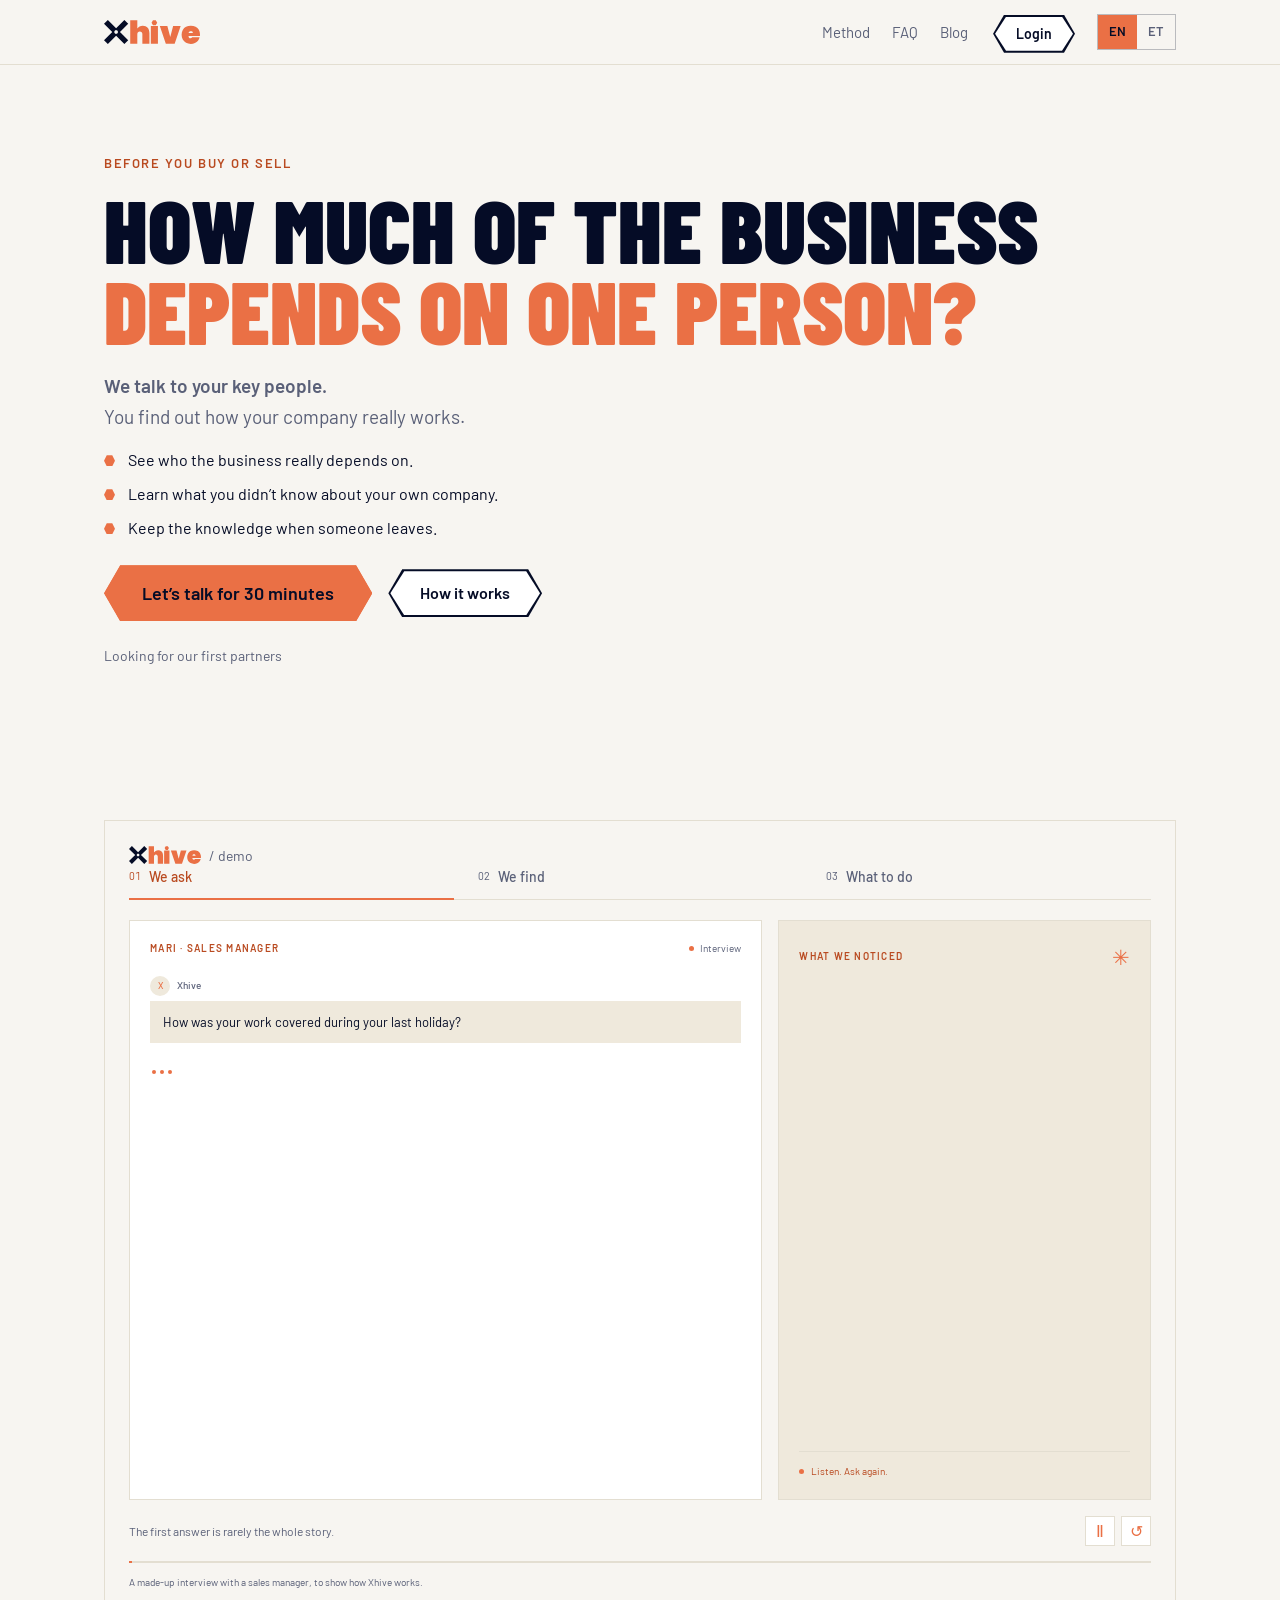
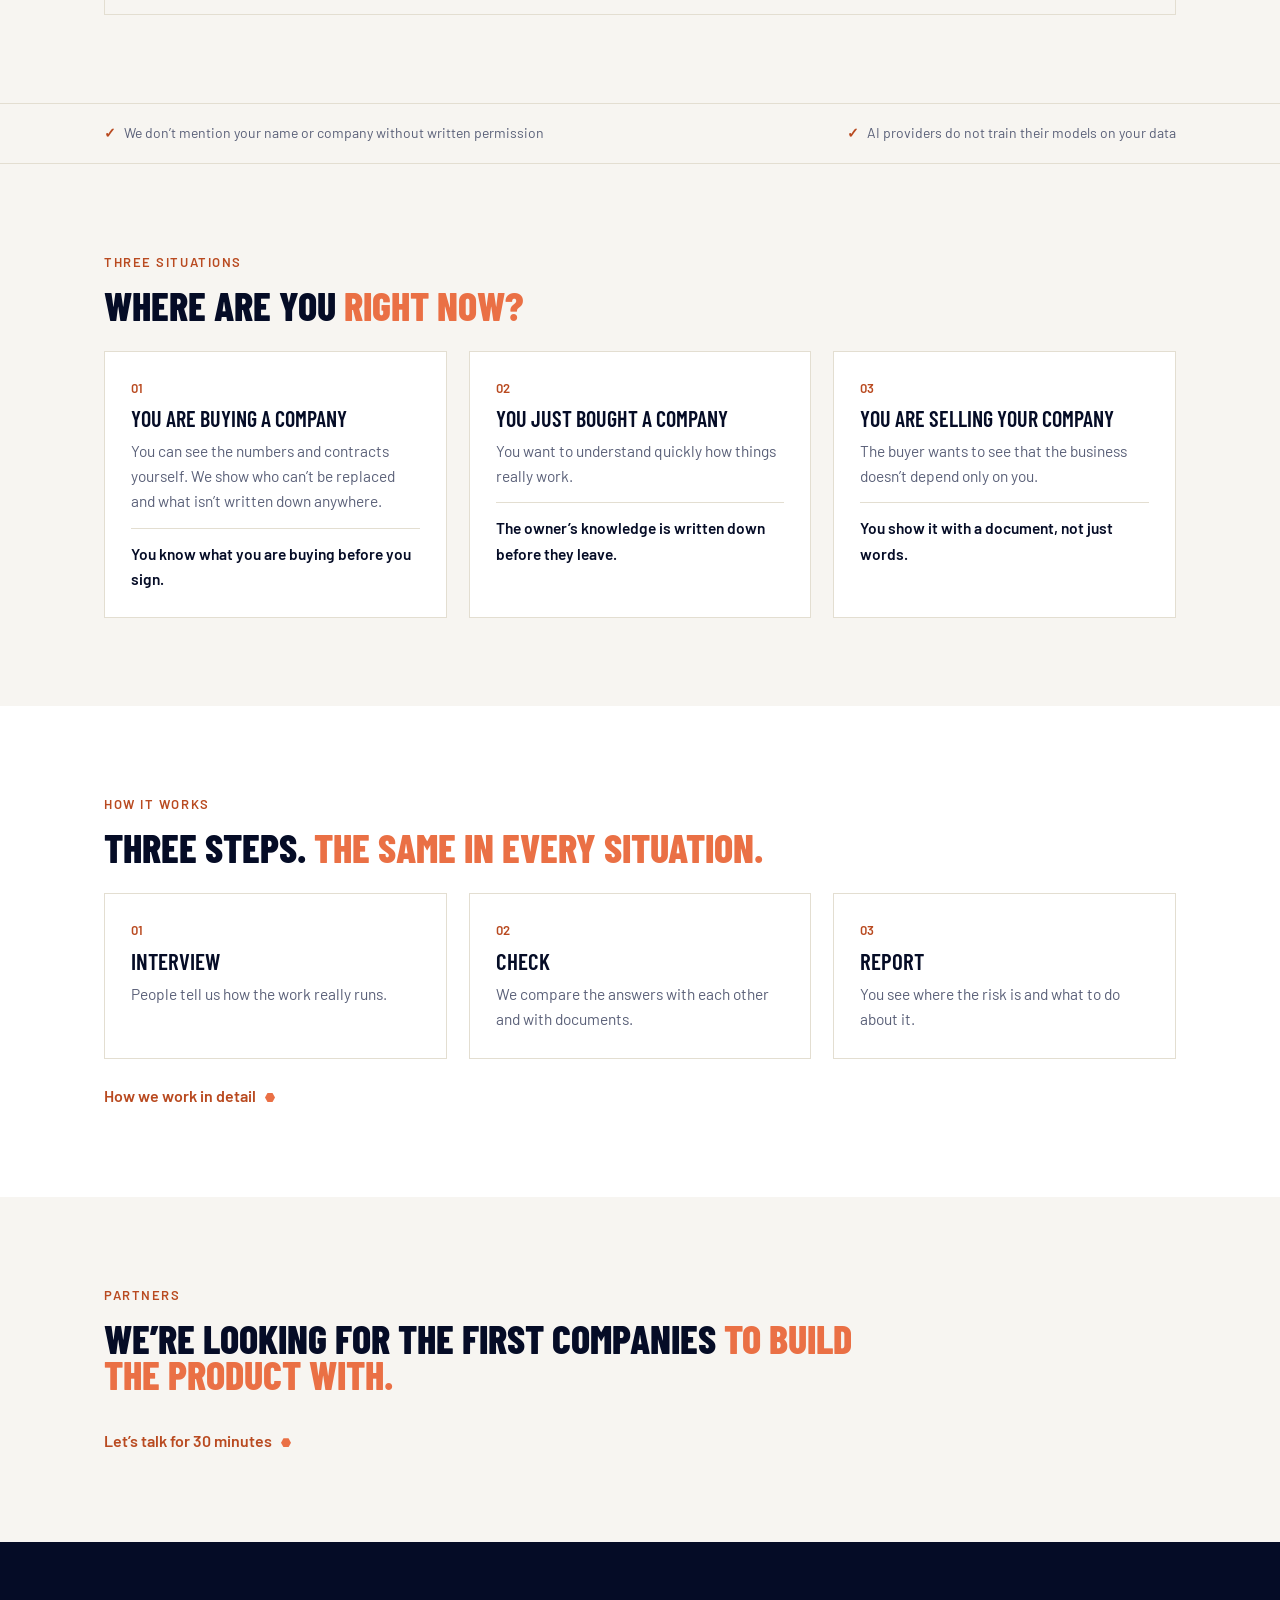
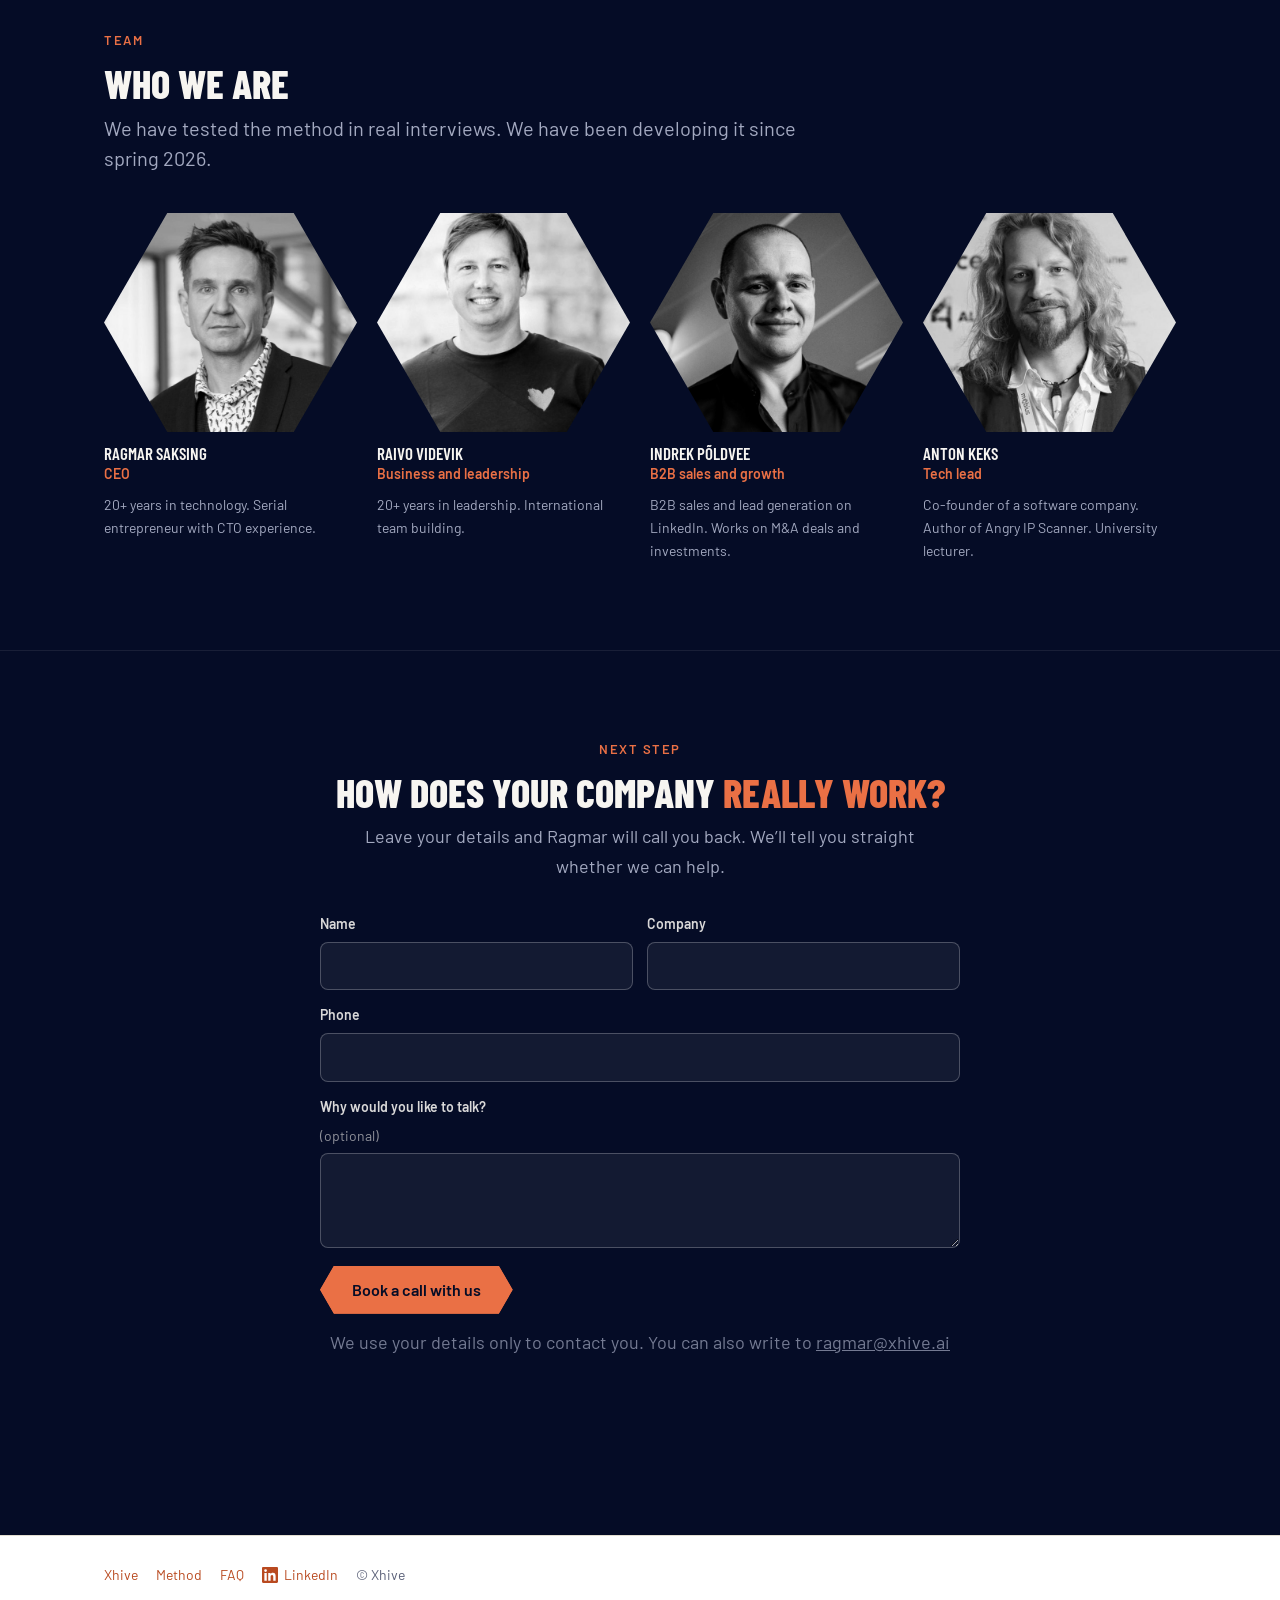
==== index.html @ dc1e960f "Meeskonna fotod: versiooninumber, et brauseri vahemälu näitaks uusi pilte" ====
<!doctype html>
<html lang='en' class='en'>
<head>
<meta charset='utf-8'>
<meta name='viewport' content='width=device-width,initial-scale=1'>
<title>Xhive – key person risk before you buy or sell</title>
<link rel='icon' type='image/svg+xml' href='brand/xhive-mark.svg'>
<link rel='apple-touch-icon' href='brand/xhive-app-icon.png'>
<link rel='preload' as='font' type='font/woff2' href='fonts/BarlowCondensed-Black.woff2' crossorigin>
<link rel='preload' as='font' type='font/woff2' href='fonts/BarlowCondensed-SemiBold.woff2' crossorigin>
<link rel='preload' as='font' type='font/woff2' href='fonts/Barlow-Regular.woff2' crossorigin>
<link rel='canonical' href='https://xhive.ai/'>
<link rel='alternate' hreflang='en' href='https://xhive.ai/'>
<link rel='alternate' hreflang='et' href='https://xhive.ai/et/'>
<link rel='alternate' hreflang='x-default' href='https://xhive.ai/'>

<meta name='description' content='Xhive talks to your key people and shows how your company really works. Before you buy, after you buy or before you sell.'>
<script type='application/ld+json'>{"@context": "https://schema.org", "@type": "Organization", "name": "Xhive", "url": "https://xhive.ai/", "logo": "https://xhive.ai/brand/xhive-app-icon.png", "sameAs": ["https://www.linkedin.com/company/xhive-ai/"]}</script>
<link rel='stylesheet' href='style.css'>
<link rel='stylesheet' href='demo.css'>
<link rel='stylesheet' href='extra.css'>
</head>
<body>
<header><div class='wrap'><a class='logo' href='#/'><img src='brand/xhive-logo.svg' alt='Xhive'></a>
<div class='right'><nav>
<a href='#/meetod' data-v='meetod'>Method</a><a href='#/kkk' data-v='kkk'>FAQ</a><a href='blog/'>Blog</a>
<a class='xh-btn xh-btn--outline xh-btn--sm' href='https://app.xhive.ai/'>Login</a>
</nav><div class='lang'><a class='on' href='./' aria-current='true'>EN</a><a href='et/'>ET</a></div></div></div>
<div class='mnav'><a href='#/meetod' data-v='meetod'>Method</a><a href='#/kkk' data-v='kkk'>FAQ</a><a href='blog/'>Blog</a></div></header>
<main id='app'>
<div class='view' data-v='home'>
<div class='hero2'><div class='wrap'>
<div>
<div class='eyebrow'>Before you buy or sell</div>
<h1>How much of the business<br><em>depends on one person?</em></h1>
<p class='lead2'><strong>We talk to your key people.</strong><br>You find out how your company really works.</p>
<ul class='hero-list'><li>See who the business really depends on.</li><li>Learn what you didn’t know about your own company.</li><li>Keep the knowledge when someone leaves.</li></ul>
<div class='cta'><a class='xh-btn xh-btn--primary xh-btn--lg' href='#contact'>Let’s talk for 30 minutes<span class='xh-btn__x' aria-hidden='true'></span></a><a class='xh-btn xh-btn--outline' href='#how'>How it works</a></div>
<div class='meta'>Looking for our first partners</div>
</div>
</div></div>
<section id='demo'><div class='wrap'>
<div id="xhive-demo" data-lang="en" lang="en">
  <div class="pd-top"><span class="pd-brand"><img src="brand/xhive-logo.svg" alt="Xhive" class="pd-logo"><span class="pd-muted">/ company memory</span></span></div>
  <div class="pd-steps" aria-label="Process stages"><button type="button" data-stage="0" aria-pressed="true"><span>01</span><b>The conversation</b></button><button type="button" data-stage="1" aria-pressed="false"><span>02</span><b>What it reveals</b></button><button type="button" data-stage="2" aria-pressed="false"><span>03</span><b>What could change</b></button></div>
  <div class="pd-workspace">
    <div class="pd-main"><div class="pd-scene-head"><span class="pd-eyebrow" data-label="eyebrow"></span><span class="pd-status"><span class="pd-dot"></span><span data-label="status"></span></span></div><div class="pd-scene" aria-live="off"></div></div>
    <aside class="pd-aside"><div class="pd-aside-head"><span class="pd-eyebrow" data-label="asideTitle"></span><span class="pd-spark">✳</span></div><div class="pd-insights"></div><div class="pd-aside-bottom"><span class="pd-dot"></span><span data-label="asideBottom"></span></div></aside>
  </div>
  <div class="pd-bottom"><div class="pd-caption" aria-live="polite" data-label="caption"></div><div class="pd-controls"><button type="button" class="pd-pause" aria-label="Pause">Ⅱ</button><button type="button" class="pd-replay" aria-label="Replay">↺</button></div></div>
  <div class="pd-track" aria-hidden="true"><div></div></div>
  <div class="pd-disclaimer" data-label="disclaimer"></div>
</div>
</div></section>
<div class='trust'><div class='wrap'>
<span class='it'>We don’t mention your name or company without written permission</span>
<span class='it'>AI providers do not train their models on your data</span>
</div></div>

<section id='entry'><div class='wrap'>
<div class='eyebrow'>Three situations</div>
<h2>Where are you <em>right now?</em></h2>
<div class='grid g3 reveal stg' style='margin-top:28px'>
<div class='card'><span class='num'>01</span><h3>You are buying a company</h3><p>You can see the numbers and contracts yourself. We show who can’t be replaced and what isn’t written down anywhere.</p><p class='gain'>You know what you are buying before you sign.</p></div>
<div class='card'><span class='num'>02</span><h3>You just bought a company</h3><p>You want to understand quickly how things really work.</p><p class='gain'>The owner’s knowledge is written down before they leave.</p></div>
<div class='card'><span class='num'>03</span><h3>You are selling your company</h3><p>The buyer wants to see that the business doesn’t depend only on you.</p><p class='gain'>You show it with a document, not just words.</p></div>
</div>
</div></section>

<section id='how' class='bg'><div class='wrap'>
<div class='eyebrow'>How it works</div>
<h2>Three steps. <em>The same in every situation.</em></h2>
<div class='grid g3 steps reveal stg' style='margin-top:28px'>
<div class='card'><span class='num'>01</span><h3>Interview</h3><p>People tell us how the work really runs.</p></div>
<div class='card'><span class='num'>02</span><h3>Check</h3><p>We compare the answers with each other and with documents.</p></div>
<div class='card'><span class='num'>03</span><h3>Report</h3><p>You see where the risk is and what to do about it.</p></div>
</div>
<a class='xh-link' href='#/meetod'>How we work in detail</a>
</div></section>

<section id='pilot'><div class='wrap'>
<div class='eyebrow'>Partners</div>
<h2>We’re looking for the first companies <em>to build the product with.</em></h2>
<a class='xh-link' href='#contact'>Let’s talk for 30 minutes</a>
</div></section>


<section id='team'><div class='wrap'>
<div class='eyebrow'>Team</div>
<h2>Who we are</h2>
<p class='lead'>We have tested the method in real interviews. We have been developing it since spring 2026.</p>
<div class='team reveal stg'>
<div><img src='team/ragmar.jpg?v=3' alt='Ragmar Saksing' loading='lazy'><h3><a href='mailto:ragmar@xhive.ai'>Ragmar Saksing</a></h3><div class='role'>CEO</div><p>20+ years in technology. Serial entrepreneur with CTO experience.</p></div>
<div><img src='team/raivo.jpg?v=3' alt='Raivo Videvik' loading='lazy'><h3><a href='mailto:raivo@xhive.ai'>Raivo Videvik</a></h3><div class='role'>Business and leadership</div><p>20+ years in leadership. International team building.</p></div>
<div><img src='team/indrek.jpg?v=3' alt='Indrek Põldvee' loading='lazy'><h3><a href='mailto:indrek@xhive.ai'>Indrek Põldvee</a></h3><div class='role'>B2B sales and growth</div><p>B2B sales and lead generation on LinkedIn. Works on M&amp;A deals and investments.</p></div>
<div><img src='team/anton.jpg?v=3' alt='Anton Keks' loading='lazy'><h3><a href='mailto:anton@xhive.ai'>Anton Keks</a></h3><div class='role'>Tech lead</div><p>Co-founder of a software company. Author of Angry IP Scanner. University lecturer.</p></div>
</div>
</div></section>

<section id='contact' class='final xh-on-dark'><div class='wrap'>
<div class='eyebrow'>Next step</div>
<h2>How does your company <em>really work?</em></h2>
<p>Leave your details and Ragmar will call you back. We’ll tell you straight whether we can help.</p>
<form class='xf' action='mailto:ragmar@xhive.ai' method='POST' data-mailto='ragmar@xhive.ai'>
<input type='hidden' name='_subject' value='Xhive: call request'>
<input type='text' name='_gotcha' class='xf-hp' tabindex='-1' autocomplete='off' aria-hidden='true'>
<div class='xf-row'><label>Name<input name='name' required autocomplete='name'></label><label>Company<input name='company' required autocomplete='organization'></label></div>
<label>Phone<input type='tel' name='phone' required autocomplete='tel'></label>
<label>Why would you like to talk? <span>(optional)</span><textarea name='message' rows='3' maxlength='600'></textarea></label>
<button class='xh-btn xh-btn--primary' type='submit'>Book a call with us<span class='xh-btn__x' aria-hidden='true'></span></button>
<p class='xf-note'>We use your details only to contact you. You can also write to <a href='mailto:ragmar@xhive.ai'>ragmar@xhive.ai</a></p>
</form>
</div></section>


</div>
<div class='view' data-v='meetod' hidden>
<div class='phero'><div class='wrap'><div class='eyebrow'>Method</div><h1>How it works</h1><p>The same process in all three situations: before a purchase, after a purchase and before a sale.</p></div></div>
<section><div class='wrap'>
<div class='eyebrow'>Three steps</div>
<h2>Interview, check, <em>report.</em></h2>
<div class='grid g3 steps reveal stg' style='margin-top:28px'>
<div class='card'><span class='num'>01</span><h3>Interview</h3><p>We talk to the owner, managers and specialists. We ask how the work really runs and who knows what.</p></div>
<div class='card'><span class='num'>02</span><h3>Check</h3><p>We compare the answers with each other and with existing documents. If two people describe the same thing differently, we ask again.</p></div>
<div class='card'><span class='num'>03</span><h3>Report</h3><p>We write down where the knowledge sits. Each topic gets one of three marks: write down now, automate or in place.</p></div>
</div>
</div></section>
<section class='bg'><div class='wrap split'>
<div>
<div class='eyebrow'>Inside an interview</div>
<h2>Each question comes from the last answer.</h2>
<p class='lead'>The person we talk to does not need to install or learn anything. Our team reviews every finding.</p>
</div>
<div class='chat reveal'>
<div class='msg q'><span class='who'>Interviewer</span>How are discounts decided for your five largest customers?</div>
<div class='msg aa'><span class='who'>Sales lead</span>Mostly I decide. I know what each of them accepted in the past.</div>
<div class='msg q'><span class='who'>Interviewer</span>Where is that history written down?</div>
<div class='msg aa'><span class='who'>Sales lead</span>Nowhere, really. Some of it is in old emails.</div>
<div class='msg flag'>⚑ Write down now: one person holds the pricing rules. Next we ask the finance lead.</div>
</div>
</div></section>
<section><div class='wrap' style='max-width:820px'>
<div class='eyebrow'>What you get</div>
<h2>The knowledge is written down and <em>stays in the company.</em></h2>
<ul class='dots'>
<li>A knowledge map: who knows what and where it is written down.</li>
<li>A list of topics worth writing down now.</li>
<li>Repetitive tasks that can be automated.</li>
<li>An action plan: each item with an action and an owner.</li>
</ul>
<p class='note'>Written-down knowledge also helps when someone new joins.</p>
<a class='xh-link' href='#contact'>Let’s talk for 30 minutes</a>
</div></section>
</div>
<div class='view' data-v='kkk' hidden>
<div class='phero'><div class='wrap'><div class='eyebrow'>FAQ</div><h1>Questions and data</h1><p>What happens to your data, and answers to common questions.</p></div></div>
<section id='security' class='bg'><div class='wrap'>
<div class='eyebrow'>Security and data</div>
<h2>What happens to your data</h2>
<p class='lead'>Some of this is done, some we are still building. The status column says which.</p>
<table class='reveal'>
<tr><th>Topic</th><th>Our approach</th><th>Status</th></tr>
<tr><td>Data separation</td><td><span class='tl'>Our approach</span>Each company’s data is kept separate. Only authorised people have access.</td><td><span class='tl'>Status</span><span class='tag t-pilot'>In progress</span></td></tr>
<tr><td>AI training</td><td><span class='tl'>Our approach</span>Third-party models are not trained on your data.</td><td><span class='tl'>Status</span><span class='tag t-now'>Policy</span></td></tr>
<tr><td>Hosting</td><td><span class='tl'>Our approach</span>EU hosting, portable to another provider.</td><td><span class='tl'>Status</span><span class='tag t-plan'>Planned</span></td></tr>
<tr><td>AI models</td><td><span class='tl'>Our approach</span>We can switch language models. We don’t depend on one provider.</td><td><span class='tl'>Status</span><span class='tag t-plan'>Planned</span></td></tr>
<tr><td>Traceability</td><td><span class='tl'>Our approach</span>Every finding links to its source and review status.</td><td><span class='tl'>Status</span><span class='tag t-pilot'>In progress</span></td></tr>
<tr><td>Human review</td><td><span class='tl'>Our approach</span>People validate findings. The system does not make decisions.</td><td><span class='tl'>Status</span><span class='tag t-now'>In place</span></td></tr>
<tr><td>GDPR</td><td><span class='tl'>Our approach</span>Lawful basis and agreements with suppliers.</td><td><span class='tl'>Status</span><span class='tag t-pilot'>In progress</span></td></tr>
<tr><td>EU AI Act</td><td><span class='tl'>Our approach</span>Intended use and user roles documented. Obligations reviewed with legal counsel.</td><td><span class='tl'>Status</span><span class='tag t-pilot'>In progress</span></td></tr>
<tr><td>Cross-company insights</td><td><span class='tl'>Our approach</span>We compare across companies only with anonymised data and only with your permission. We first check that no one can be identified.</td><td><span class='tl'>Status</span><span class='tag t-plan'>Planned</span></td></tr>
</table>
<p class='note'>We do not currently hold ISO 27001 or SOC 2 certification.</p>
</div></section>
<section><div class='wrap' style='max-width:820px'>
<div class='eyebrow'>FAQ</div>
<h2>Frequently asked questions</h2>
<details><summary>I was invited to an interview. What is it?</summary><p>Good. We want to hear how your work really runs. What you know gets written down, so repetitive work gets simpler. That gives you more time for the work you actually enjoy.</p></details>
<details><summary>Does Xhive tell us whether to buy?</summary><p>No. We show how the work really runs and where the knowledge sits. The decision is yours.</p></details>
<details><summary>Who do you talk to?</summary><p>The owner, managers and specialists. Who and when is agreed before we start.</p></details>
<details><summary>What do employees get out of it?</summary><p>Their knowledge is written down and repetitive work gets simpler. That gives them more time for the work they actually enjoy.</p></details>
<details><summary>We have documents and a data room. Isn’t that enough?</summary><p>Documents show what is written down. We add what people know but nobody has written down yet. We use the documents as input.</p></details>
<details><summary>Why are the interviews not anonymous?</summary><p>The map has to show who to ask about what. People know why we talk to them before we start. Only the people named in the agreement see names.</p></details>
<details><summary>Who can see the interviews?</summary><p>Only the people agreed before we start. Each company’s data is kept separate.</p></details>
<details><summary>What happens to the result?</summary><p>The map and the written-down knowledge stay with the company.</p></details>
<details><summary>Will anyone learn that we are looking at a deal?</summary><p>We don’t mention your name or your deal without written permission. We sign a confidentiality agreement before we discuss the deal.</p></details>
<details><summary>Does the AI make decisions?</summary><p>No. Our team reviews the findings, you make the decisions.</p></details>
<details><summary>Where is our data stored?</summary><p>We plan to host in the EU. The exact provider and location go into the agreement.</p></details>
<details><summary>Is our data used to train AI?</summary><p>No. Third-party models are not trained on your data.</p></details>
<details><summary>Are you certified?</summary><p>Not yet. We are a young company. The table above shows what is done and what is in progress.</p></details>
</div></section>
</div>
</main>
<footer><div class='wrap'><a href='#/'>Xhive</a><a href='#/meetod' data-f='meetod'>Method</a><a href='#/kkk' data-f='kkk'>FAQ</a><a href='https://www.linkedin.com/company/xhive-ai/' target='_blank' rel='noopener' aria-label='Xhive on LinkedIn'><svg width='16' height='16' viewBox='0 0 24 24' fill='currentColor' aria-hidden='true' style='vertical-align:-3px;margin-right:6px'><path d='M20.45 20.45h-3.56v-5.57c0-1.33-.02-3.04-1.85-3.04-1.85 0-2.14 1.45-2.14 2.94v5.67H9.35V9h3.41v1.56h.05c.48-.9 1.64-1.850 3.37-1.85 3.6 0 4.27 2.37 4.27 5.46v6.28zM5.34 7.43a2.06 2.06 0 1 1 0-4.13 2.06 2.06 0 0 1 0 4.13zM7.12 20.45H3.56V9h3.56v11.45zM22.22 0H1.77C.79 0 0 .77 0 1.73v20.54C0 23.23.79 24 1.77 24h20.45c.98 0 1.78-.77 1.78-1.73V1.73C24 .77 23.2 0 22.22 0z'/></svg>LinkedIn</a>© Xhive</div></footer>

<script src='site.js'></script>
<script src="demo-v3.js"></script>
</body>
</html>
---- style.css ----
:root{--navy:#050c26;--navy2:#221c2c;--ink:#050c26;--muted:#5a6078;--line:#e3ded1;--bg:#f7f5f1;--red:#b94a20;--amber:#ea7045;--warn:#b94a20;--warnbg:#fbe4da}
*{box-sizing:border-box}html{scroll-behavior:smooth}
html.et .en,html.en .et{display:none!important}
body{margin:0;font-family:Barlow,-apple-system,'Segoe UI',Roboto,Helvetica,Arial,sans-serif;color:var(--ink);line-height:1.625;background:#f7f5f1;-webkit-font-smoothing:antialiased}
a{color:var(--accent)}.wrap{max-width:1140px;margin:0 auto;padding:0 24px}
header{position:sticky;top:0;z-index:10;background:rgba(11,20,34,.92);backdrop-filter:blur(8px)}
header .wrap{display:flex;align-items:center;justify-content:space-between;height:64px}
.logo{font-weight:800;font-size:25px;color:#fff;letter-spacing:-.02em;display:flex;align-items:center;gap:4px}
.logo img{width:28px;height:28px;border-radius:6px;display:inline-block}
.right{display:flex;align-items:center}
nav a:not(.xh-btn){margin-left:22px;color:#c9d4e3;text-decoration:none;font-size:15px}nav a:not(.xh-btn):hover{color:#fff}
.lang{margin-left:22px;display:flex;border:1px solid rgba(255,255,255,.25);border-radius:8px;overflow:hidden}
.lang a,.lang button{background:none;border:0;color:#c9d4e3;padding:6px 11px;font:inherit;font-size:13px;font-weight:700;cursor:pointer;text-decoration:none}
.lang a.on,.lang button.on{background:var(--accent);color:#fff}
.hero{background:radial-gradient(1200px 500px at 80% 0,#221c2c 0,var(--navy) 60%);color:#fff;padding:80px 0 90px;overflow:hidden}
.hero .wrap{display:grid;grid-template-columns:1.05fr 1fr;gap:48px;align-items:center}
.eyebrow{font-size:13px;letter-spacing:.12em;text-transform:uppercase;color:var(--accent);font-weight:700;margin-bottom:14px}
.hero h1{font-size:50px;line-height:1.08;margin:0 0 20px;letter-spacing:-.025em}
.hero h1 em{font-style:normal;color:var(--accent)}
.hero p{font-size:19px;color:#b8c5d8;margin:0 0 30px}.hero .cta a{margin-right:10px}
.mock{background:#0f1c30;border:1px solid #243a5c;border-radius:14px;box-shadow:0 30px 80px rgba(0,0,0,.45);overflow:hidden;animation:float 6s ease-in-out infinite}
@keyframes float{50%{transform:translateY(-8px)}}
.mock .bar{display:flex;gap:6px;padding:12px 14px;border-bottom:1px solid #243a5c;align-items:center}
.mock .bar b{width:10px;height:10px;border-radius:50%;background:#34496b}.mock .bar span{margin-left:10px;font-size:12px;color:#7f93b3}.mock .bar span span{margin:0}
.mock .body{display:grid;grid-template-columns:1.2fr 1fr}
.mock svg{display:block;width:100%;height:auto;border-right:1px solid #243a5c}
.mock .side{padding:14px;font-size:12.5px;color:#c9d4e3}
.mock .side h4{margin:0 0 10px;font-size:11px;letter-spacing:.1em;text-transform:uppercase;color:#7f93b3}
.risk{padding:8px 10px;border-radius:7px;background:#15253e;margin-bottom:7px;opacity:0;animation:in .5s forwards}
.risk:nth-child(2){animation-delay:.6s}.risk:nth-child(3){animation-delay:1.1s}.risk:nth-child(4){animation-delay:1.6s}.risk:nth-child(5){animation-delay:2.1s}
@keyframes in{from{opacity:0;transform:translateX(10px)}to{opacity:1;transform:none}}
.dot{width:8px;height:8px;border-radius:50%;display:inline-block;margin-right:8px}.r{background:var(--red)}.a{background:var(--amber)}.g{background:#2f9e63}
.cov{margin-top:12px}.cov div{height:6px;border-radius:9px;background:#243a5c;overflow:hidden;margin-top:6px}.cov div i{display:block;height:100%;width:0;background:var(--accent);animation:grow 2.5s 1s forwards}
@keyframes grow{to{width:68%}}
.pulse{animation:pulse 2s infinite}@keyframes pulse{50%{opacity:.4}}
.mocknote{font-size:12px;color:#6f84a6;margin-top:10px;text-align:right}
.strip{background:var(--navy2);color:#c9d4e3;font-size:14px}.strip .wrap{display:flex;justify-content:space-between;flex-wrap:wrap;gap:12px;padding-top:18px;padding-bottom:18px}
.strip .it:before{content:'✓';color:var(--accent);font-weight:800;margin-right:8px}
section{padding:88px 0}h2{font-size:36px;letter-spacing:-.02em;line-height:1.15;margin:0 0 12px}
.lead{color:var(--muted);font-size:18px;max-width:720px;margin:0 0 40px}
.split{display:grid;grid-template-columns:1fr 1fr;gap:56px;align-items:center}
.grid{display:grid;gap:22px}.g3{grid-template-columns:repeat(3,1fr)}.g2{grid-template-columns:repeat(2,1fr)}.g4{grid-template-columns:repeat(4,1fr)}.g5{grid-template-columns:repeat(5,1fr);gap:16px}
.card{border:1px solid var(--line);border-radius:14px;padding:26px;background:#fff;transition:transform .25s,box-shadow .25s,border-color .25s}
.card:hover{transform:translateY(-4px);box-shadow:0 16px 40px rgba(15,27,45,.08);border-color:#f0cfb8}
.card h3{margin:0 0 8px;font-size:19px}.card p{margin:0;color:var(--muted);font-size:15.5px}
.g5 .card{padding:20px}.g5 .card h3{font-size:16px}.g5 .card p{font-size:14px}
.num{font-size:13px;font-weight:800;color:var(--accent);margin-bottom:8px;display:block}
.ico{width:44px;height:44px;border-radius:11px;background:var(--accent2);display:flex;align-items:center;justify-content:center;margin-bottom:16px}
.bg{background:var(--bg)}
.question{margin-top:26px;font-size:21px;font-weight:700;color:var(--accent);line-height:1.35}
.qsub{color:var(--muted);font-size:16px;margin:14px 0 0}
.access{margin-top:40px}.access h4{font-size:13px;letter-spacing:.1em;text-transform:uppercase;color:var(--accent);margin:0 0 14px}
.tag{font-size:12px;font-weight:700;padding:3px 9px;border-radius:99px;white-space:nowrap;display:inline-block;margin-bottom:10px}
.t-now{background:#e5f5ea;color:#1b6b35}.t-pilot{background:#e8effd;color:#2446a0}.t-plan{background:#f1f1f1;color:#555}.t-lim{background:#fff1dc;color:#8a5a00}.t-src{background:#eef2f7;color:#3b4b60}
.chat{background:#fff;border:1px solid var(--line);border-radius:16px;padding:22px;box-shadow:0 20px 50px rgba(15,27,45,.07)}
.msg{max-width:88%;padding:12px 15px;border-radius:14px;margin-bottom:12px;font-size:15px;opacity:0;transform:translateY(8px);transition:all .5s}
.msg.q{background:var(--navy);color:#fff;border-bottom-left-radius:4px}
.msg.aa{background:var(--bg);margin-left:auto;border-bottom-right-radius:4px}
.msg.flag{background:#fff6ea;border:1px solid #f6d7a6;font-size:13.5px;color:#7a4b00;max-width:100%}
.show .msg{opacity:1;transform:none}.show .msg:nth-child(2){transition-delay:.5s}.show .msg:nth-child(3){transition-delay:1s}.show .msg:nth-child(4){transition-delay:1.5s}.show .msg:nth-child(5){transition-delay:2s}
.who{font-size:11px;letter-spacing:.08em;text-transform:uppercase;opacity:.6;display:block;margin-bottom:3px}
.ev{background:#fff;border:1px solid var(--line);border-radius:16px;overflow:hidden;box-shadow:0 20px 50px rgba(15,27,45,.07)}
.ev .h{padding:16px 20px;border-bottom:1px solid var(--line);display:flex;justify-content:space-between;font-weight:700}
.ev .row{padding:15px 20px;border-bottom:1px solid var(--line);font-size:14.5px;display:flex;justify-content:space-between;gap:14px}
.ev .row small{display:block;color:var(--muted);margin-top:3px}
.dots{list-style:none;padding:0;margin:0}.dots li{padding:7px 0 7px 24px;position:relative;color:var(--muted)}.dots li b{color:var(--ink)}
.dots li:before{content:'';width:10px;height:10px;border-radius:50%;background:var(--accent);position:absolute;left:0;top:14px}
table{width:100%;border-collapse:collapse;background:#fff;border:1px solid var(--line);font-size:15px}
th,td{text-align:left;padding:15px 18px;border-bottom:1px solid var(--line);vertical-align:top}th{font-size:12.5px;text-transform:uppercase;letter-spacing:.05em;color:var(--muted);background:#fafbfd}
td .tag{margin:0}
.note{font-size:14px;color:var(--muted);margin-top:14px}
.stats{display:grid;grid-template-columns:repeat(3,1fr);gap:22px;margin-bottom:22px}
.stat{background:var(--navy);color:#fff;border-radius:14px;padding:28px}.stat b{font-size:42px;display:block;letter-spacing:-.02em;color:var(--accent)}.stat span{color:#b8c5d8}
.person{text-align:center}
.avatar{width:104px;height:104px;border-radius:50%;margin:0 auto 16px;border:2px dashed #cdd6e2;background:#fafbfd;display:flex;align-items:center;justify-content:center}
.avatar.ini{border:0;background:linear-gradient(135deg,#050c26,#ea7045);color:#fff;font-size:32px;font-weight:800}.person p{font-size:14px}
.slot{border:2px dashed #cdd6e2;border-radius:14px;padding:26px;color:#8a98ab;font-size:14.5px;background:repeating-linear-gradient(45deg,#fafbfd,#fafbfd 10px,#f4f6f9 10px,#f4f6f9 20px)}
.slot b{display:block;color:#5b6b80;margin-bottom:6px}
details{border-bottom:1px solid var(--line);padding:18px 4px}summary{font-weight:700;cursor:pointer;font-size:17px;list-style:none;display:flex;justify-content:space-between}
summary:after{content:'+';color:var(--accent);font-size:22px;transition:transform .2s}details[open] summary:after{transform:rotate(45deg)}
details p{color:var(--muted);margin:10px 0 0}
.final{background:radial-gradient(900px 400px at 20% 100%,#221c2c 0,var(--navy) 60%);color:#fff;text-align:center}
.final p{color:#b8c5d8;font-size:18px;max-width:620px;margin:0 auto 28px}
footer{background:var(--navy);color:#6f84a6;padding:28px 0;font-size:14px;border-top:1px solid rgba(255,255,255,.08)}
.evmore{margin-top:22px;border-top:1px solid var(--line)}.evmore .evc p{color:var(--ink)}
.fit tr.us td{background:var(--accent2)}.fit tr.us td:first-child{font-weight:700}
.who2{margin-top:6px}.who2 td:nth-child(2){color:var(--muted)}
.chain{display:grid;grid-template-columns:repeat(4,1fr);gap:16px}
.chain .card{position:relative}.chain .card p{color:var(--ink)}
.chain .card:not(:last-child):after{content:'→';position:absolute;right:-13px;top:50%;transform:translateY(-50%);color:var(--accent);font-weight:800;font-size:18px}
@media(max-width:900px){.chain{grid-template-columns:1fr}.chain .card:after{display:none}}
/* tõendid */
.evc{border:1px solid var(--line);border-radius:14px;padding:24px;background:#fff;display:flex;flex-direction:column}
.evc .big{font-size:40px;display:block;letter-spacing:-.02em;color:var(--accent);line-height:1.1;margin-bottom:10px}
.evc p{margin:0 0 12px;font-size:15px}
.evc .cav{font-size:13px;color:#7a4b00;background:#fff6ea;border:1px solid #f6d7a6;border-radius:8px;padding:7px 10px;margin:0 0 12px}
.evc .ctx{font-size:13px;color:var(--muted);margin-top:auto;padding-top:12px;border-top:1px solid var(--line)}
.evc .ctx a{display:inline-block;margin-top:6px;font-weight:600;color:var(--accent)}
.evc .more{font-size:14px;color:var(--muted);margin:0 0 12px;padding-top:10px;border-top:1px dashed var(--line)}
.evtop{background:var(--warnbg);border:1px solid #f0c77a;border-radius:12px;padding:14px 18px;color:#5a3d00;font-size:15px;max-width:820px;margin:0 0 30px}
/* kalkulaator */
.cwarn{background:var(--warnbg);border:1px solid #f0c77a;border-radius:12px;padding:14px 18px;color:#5a3d00;font-size:15px;max-width:820px;margin:0 0 34px}
.calc{display:grid;grid-template-columns:1.1fr 1fr;gap:26px;margin:18px 0 46px;align-items:start}
.calc-in{background:#fff;border:1px solid var(--line);border-radius:14px;padding:26px}
.cf{margin-bottom:18px}.cf:last-child{margin-bottom:0}
.cf label{display:block;font-weight:700;font-size:15px;margin-bottom:6px}
.cf .r2{display:flex;gap:8px;align-items:center}
.cf input{flex:1;min-width:0;font:inherit;font-size:15px;padding:9px 11px;border:1px solid #cfd8e3;border-radius:8px;background:#fff}
.cf input:focus,.cf select:focus{outline:2px solid var(--accent);border-color:var(--accent)}
.cf select{font:inherit;font-size:13px;padding:8px;border:1px solid #cfd8e3;border-radius:8px;background:#fff;color:var(--ink)}
.cf small{display:block;color:var(--muted);font-size:12.5px;margin-top:5px}
.cf .dash{color:var(--muted)}
.coef{display:inline-block;font-size:11.5px;font-weight:700;padding:2px 8px;border-radius:99px;background:#fff1dc;color:#8a5a00;margin:5px 6px 0 0}
.coef.s{background:#e8effd;color:#2446a0}
.calc-out{background:var(--navy);color:#fff;border-radius:14px;padding:26px}
.calc-out h4{margin:0 0 4px;font-size:12px;letter-spacing:.1em;text-transform:uppercase;color:#7f93b3}
.cbig{font-size:32px;font-weight:800;color:var(--accent);letter-spacing:-.02em;line-height:1.15;margin:2px 0 12px;font-variant-numeric:tabular-nums}
.crow{display:flex;justify-content:space-between;gap:14px;padding:10px 0;border-bottom:1px solid rgba(255,255,255,.12);font-size:14.5px}
.crow span{color:#b8c5d8}.crow b{font-variant-numeric:tabular-nums;text-align:right}
.csent{margin:14px 0 0;font-size:14.5px;color:#e3eaf3}
.cwo{margin-top:12px;padding:10px 12px;border-radius:8px;background:#3a2a0b;color:#ffd99a;font-size:13.5px}
.cwo:empty{display:none}
.cnote{margin-top:16px;padding-top:14px;border-top:1px solid rgba(255,255,255,.14);font-size:12.5px;color:#8fa2bd}
.cnote p{margin:0 0 8px}.cnote a{color:#ffab6f}
.js .reveal{opacity:0;transform:translateY(24px);transition:opacity .7s,transform .7s}.js .reveal.show{opacity:1;transform:none}
@media(max-width:1000px){.g5{grid-template-columns:repeat(2,1fr)}}
@media(max-width:900px){.hero .wrap,.split,.g3,.g2,.g4,.g5,.stats,.calc{grid-template-columns:1fr}.hero h1{font-size:36px}nav{display:none}h2{font-size:29px}section{padding:64px 0}}
.calc>*{min-width:0}.calc input,.calc select{max-width:100%;box-sizing:border-box}
@media(max-width:600px){table{display:block;overflow-x:auto;font-size:14px}.calc-in,.calc-out{padding:18px}}
@media(prefers-reduced-motion:reduce){*{animation:none!important;transition:none!important}.reveal,.msg,.risk{opacity:1!important;transform:none!important}.cov div i{width:68%}}

/* v11 hele */
:root{--accent:#ea7045;--accent-deep:#b94a20;--accent2:#fbe4da;--bg:#f7f5f1;--cream:#f7f5f1;--paper:#ffffff;--ink:#050c26;--navy:#050c26;--navy-ghost:#221c2c;--slate-300:#a3a9c0;--muted:#5a6078;--line:#e3ded1}
body{background:var(--bg)}
h1,h2{font-weight:500;letter-spacing:-.015em}
h2{font-size:40px;line-height:1.12}
a{color:var(--accent)}
header{background:rgba(251,250,247,.9);border-bottom:1px solid var(--line)}
.logo{color:var(--ink);text-decoration:none}
nav a:not(.xh-btn){color:var(--muted)}nav a:not(.xh-btn):hover,nav a.cur{color:var(--ink)}
.lang{border-color:var(--line)}.lang a,.lang button{color:var(--muted)}.lang a.on,.lang button.on{background:var(--accent);color:#fff}
.eyebrow,.num,.question,.access h4{color:var(--accent)}
.bg{background:var(--bg)}
.card{border-color:var(--line)}.card:hover{border-color:#f0cfb8;box-shadow:0 14px 34px rgba(20,24,31,.06)}
.stat{background:#fff;color:var(--ink);border:1px solid var(--line)}.stat b{color:var(--ink);font-weight:500}.stat span{color:var(--muted)}
.msg.q{background:var(--ink)}
.evc .big{color:var(--accent);font-weight:500}
.final{background:var(--ink)}
footer{background:var(--paper);color:var(--muted);border-top:1px solid var(--line)}footer a{color:var(--muted);margin-right:18px;text-decoration:none}
.phero{padding:72px 0 8px}.phero h1{font-size:52px;line-height:1.08;margin:0 0 14px}.phero p{font-size:19px;color:var(--muted);max-width:720px;margin:0}
.hero2{padding:88px 0 64px}
.hero2 .wrap{display:grid;grid-template-columns:1fr;gap:56px;align-items:center}
.hero2 h1{font-size:62px;line-height:1.04;margin:0 0 22px}
.hero2 h1 em,h2 em{font-style:italic;color:var(--accent)}
.hero2 p{font-size:19px;color:var(--muted);margin:0 0 30px;max-width:66%}
.meta{font-size:14px;color:var(--muted);margin-top:8px}
.trust{border-top:1px solid var(--line);border-bottom:1px solid var(--line)}
.trust .wrap{display:flex;justify-content:space-between;flex-wrap:wrap;gap:12px 24px;padding-top:18px;padding-bottom:18px;font-size:14px;color:var(--muted)}
.trust .it:before{content:'✓';color:var(--accent);font-weight:800;margin-right:8px}
.prob{display:grid;grid-template-columns:1.1fr 1fr;gap:56px;align-items:center}
.prob .lead{margin:0}
.quote{font-size:30px;line-height:1.25;border-left:3px solid var(--accent);padding-left:24px;margin:0}
.chips{display:flex;flex-wrap:wrap;gap:10px;margin-top:22px}.chips .c{border:1px solid var(--line);background:#fff;border-radius:99px;padding:6px 14px;font-size:14px}
.myth{background:#fff;border:1px solid var(--line);border-radius:14px;padding:26px}
.myth .m{font-size:21px;line-height:1.3;margin:0 0 16px}
.myth .lbl{font-size:12px;font-weight:700;letter-spacing:.08em;text-transform:uppercase;display:block;margin-bottom:8px}
.myth .x{color:#a8322a}.myth .ok{color:var(--accent)}
.myth p{margin:0;color:var(--muted);font-size:15.5px}
.steps .card h3{font-weight:600;font-size:23px}
.team{display:grid;grid-template-columns:repeat(4,1fr);gap:20px}
.team img{width:100%;aspect-ratio:1;object-fit:cover;border-radius:12px;display:block;margin-bottom:14px;filter:grayscale(1) contrast(1.05)}
.team h3{margin:0;font-size:17px}.team h3 a{color:inherit;text-decoration:none}.team h3 a:hover{text-decoration:underline}.team .role{color:var(--accent);font-weight:700;font-size:14px;margin:2px 0 8px}.team p{margin:0;font-size:14px;color:var(--muted)}
.open{margin-top:28px;font-size:14.5px;color:var(--muted)}.open b{color:var(--accent);margin-right:8px}
.final .meta{color:#9aa3b1}
.tl{display:none}
@media(max-width:900px){.hero2 .wrap,.prob{grid-template-columns:1fr}.hero2 h1,.phero h1{font-size:40px}h2{font-size:31px}.quote{font-size:24px}.team{grid-template-columns:repeat(2,1fr)}.hero2{padding:56px 0 48px}}
@media(max-width:600px){
table{display:block;border:0;background:none;overflow:visible}tbody{display:block}
tr{display:block;background:#fff;border:1px solid var(--line);border-radius:12px;margin-bottom:10px;padding:12px 14px}
tr:first-child{display:none}td{display:block;border:0;padding:3px 0}td:first-child{font-weight:700;font-size:15.5px}
.tl{display:block;font-size:11.5px;text-transform:uppercase;letter-spacing:.06em;color:var(--muted);margin-top:8px}
.fit tr.us{background:var(--accent2)}.fit tr.us td{background:none}}

/* v13 liikumine */
@keyframes up{from{opacity:0;transform:translateY(18px)}to{opacity:1;transform:none}}
@keyframes pulse{0%,100%{box-shadow:0 0 0 0 rgba(197,84,0,.45)}50%{box-shadow:0 0 0 7px rgba(197,84,0,0)}}
@keyframes blink{0%,80%,100%{opacity:.25}40%{opacity:1}}
@keyframes ring{0%{transform:scale(1);opacity:.6}100%{transform:scale(2.4);opacity:0}}
.js .hero2:not(.show) .eyebrow,.js .hero2:not(.show) h1,.js .hero2:not(.show) p,.js .hero2:not(.show) .cta,.js .hero2:not(.show) .meta,{opacity:0}
.hero2.show .eyebrow,.hero2.show h1,.hero2.show p,.hero2.show .cta,.hero2.show .meta{animation:up .8s cubic-bezier(.2,.7,.2,1) both}
.hero2.show h1{animation-delay:.1s}.hero2.show p{animation-delay:.25s}.hero2.show .cta{animation-delay:.4s}.hero2.show .meta{animation-delay:.5s}
.rs,.rs *{transition:none!important;animation:none!important}
.kmap{margin:34px 0 0;max-width:520px}.kmap svg{width:100%;height:auto;display:block}
.kh{display:flex;justify-content:space-between;font-size:12px;letter-spacing:.08em;text-transform:uppercase;color:var(--muted);font-weight:700;margin-bottom:6px}
.kmap .e{stroke:#cfcabd;stroke-width:1.5;stroke-dasharray:1;stroke-dashoffset:1;fill:none}
.kmap .e.k{stroke:var(--accent);stroke-width:2}
.kmap.on .e{stroke-dashoffset:0;transition:stroke-dashoffset 1.1s cubic-bezier(.4,0,.2,1);transition-delay:var(--d)}
.kmap .n{fill:#fff;stroke:#b9b4a6;stroke-width:1.5}
.kmap .pr{transition:fill .5s,stroke .5s;transition-delay:var(--d)}
.kmap.on .pr.k{fill:var(--accent);stroke:var(--accent)}
.kmap .kp{fill:var(--accent)}
.kmap .ring{fill:none;stroke:var(--accent);stroke-width:2;transform-box:fill-box;transform-origin:center;opacity:0}
.kmap.on .ring{animation:ring 2.4s 1.4s infinite}
.kmap figcaption{font-size:13.5px;color:var(--muted);margin-top:10px}
.chat{max-width:680px;margin:40px auto 0;background:#fff;border:1px solid var(--line);border-radius:16px;box-shadow:0 30px 70px rgba(20,24,31,.08);overflow:hidden}
.chh{display:flex;justify-content:space-between;align-items:center;padding:14px 20px;border-bottom:1px solid var(--line);font-weight:700;font-size:14.5px}
.cmw{padding:20px;display:flex;flex-direction:column;gap:10px;min-height:380px}
.cm{display:none;max-width:82%;padding:11px 15px;border-radius:14px;font-size:15px;line-height:1.45}
.cm.in{display:block;animation:up .45s both}
.cm.q{align-self:flex-start;background:var(--bg)}
.cm.a{align-self:flex-end;background:var(--ink);color:#fff}
.cm.ai{align-self:flex-start;background:var(--accent2);border:1px dashed var(--accent);font-size:14.5px}
.cm.f{align-self:stretch;max-width:none;background:#fff;border:1px solid var(--accent);font-weight:600}
.cm.ai b,.cm.f b{display:block;font-size:11.5px;letter-spacing:.06em;text-transform:uppercase;color:var(--accent);margin-bottom:3px}
.typing{display:none;gap:5px;padding:13px 15px;background:var(--bg);border-radius:14px;align-self:flex-start;width:max-content}
.typing i{width:7px;height:7px;border-radius:50%;background:var(--muted);animation:blink 1.2s infinite}
.typing i:nth-child(2){animation-delay:.2s}.typing i:nth-child(3){animation-delay:.4s}
@media(max-width:600px){.cmw{min-height:470px;padding:16px}.cm{max-width:90%}}
@media(prefers-reduced-motion:reduce){.hero2 *,.cm.in{animation:none!important}.kmap .e{stroke-dashoffset:0;transition:none}.kmap .ring{display:none}}

/* v14 ajajoon */
.prob{align-items:start}
.tlx{display:grid;grid-template-columns:1fr 1.25fr;gap:64px;align-items:start}
.tlhead{position:sticky;top:120px}
.tline{list-style:none;margin:0;padding:0 0 0 38px;position:relative}
.tbar{position:absolute;left:9px;top:8px;bottom:40px;width:2px;background:var(--line)}
.tbar i{position:absolute;left:0;top:0;width:100%;height:0;background:var(--accent);transition:height .2s linear}
.ti{position:relative;padding:0 0 26px;opacity:.3;transform:translateY(10px);transition:opacity .5s,transform .5s}
.ti.on{opacity:1;transform:none}
.tdot{position:absolute;left:-36px;top:20px;width:16px;height:16px;border-radius:50%;background:var(--bg);border:2px solid #c9c5b9;transition:background .4s,border-color .4s}
.ti.on .tdot{border-color:var(--accent);background:var(--accent)}
.tbox{background:#fff;border:1px solid var(--line);border-radius:14px;padding:16px 20px}
.ti.f .tbox{border:1.5px solid var(--accent);box-shadow:0 20px 50px rgba(197,84,0,.12)}
.ti.f .tt{font-weight:500;font-size:22px}
.tmeta{display:flex;gap:10px;align-items:center;margin-bottom:8px}
.tday{font-size:12px;font-weight:700;color:var(--muted);letter-spacing:.06em;text-transform:uppercase}
.tchip{font-size:11px;font-weight:700;padding:3px 9px;border-radius:99px;letter-spacing:.05em;text-transform:uppercase}
.tchip.iv{background:var(--ink);color:#fff}.tchip.ai{background:var(--accent2);color:var(--accent);border:1px dashed var(--accent)}.tchip.doc{background:#efeadf;color:#6b5a2e}.tchip.x{background:#fbe9e7;color:#a8322a}.tchip.f{background:var(--accent);color:#fff}
.tt{margin:0 0 4px;font-weight:700;font-size:16.5px}
.tq{margin:0;color:var(--muted);font-size:15.5px}
.tq.qt{font-size:20px;line-height:1.35;color:var(--ink);font-style:normal}
@media(max-width:900px){.tlx{grid-template-columns:1fr;gap:28px}.tlhead{position:static}.tline{padding-left:30px}.tdot{left:-29px}.tbar{left:6px}}
@media(prefers-reduced-motion:reduce){.ti{opacity:1;transform:none;transition:none}.tbar i{height:100%;transition:none}}
/* v15: puutesihtmargid */@media(max-width:900px){footer a{display:inline-block;padding:12px 4px;min-height:44px;box-sizing:border-box}a.xh-link{display:inline-block;padding:12px 0;min-height:44px;box-sizing:border-box}}
/* v16 */[hidden]{display:none!important}section{scroll-margin-top:72px}nav a:not(.xh-btn){display:inline-block;padding:14px 0}.mnav{display:none}@media(max-width:900px){.mnav{display:flex;overflow-x:auto;border-top:1px solid var(--line);padding:0 10px;scrollbar-width:none}.mnav a{display:inline-flex;align-items:center;min-height:44px;padding:0 11px;white-space:nowrap;color:var(--muted);text-decoration:none;font-size:15px}.mnav a.cur{color:var(--ink);font-weight:700}section{scroll-margin-top:120px}}.g4{grid-template-columns:repeat(4,1fr)}@media(max-width:1000px){.g4{grid-template-columns:1fr 1fr}}@media(max-width:560px){.g4{grid-template-columns:1fr}}.pstats{margin-top:26px}.ps{display:grid;grid-template-columns:92px 1fr;gap:16px;padding:16px 0;border-top:1px solid var(--line)}.ps b{font-size:34px;line-height:1;font-weight:800;color:var(--ink)}.ps p{margin:0;font-size:16px;color:var(--muted)}.ps a{font-size:13px;color:var(--muted)}.cwarn{border-left:4px solid #d99a1e;background:#fff5df;padding:14px 18px;border-radius:8px;font-size:17px}
/* v17 */
.js .stg>*,.js .who2 tr,.js .ev .row{opacity:0;transform:translateY(14px);transition:opacity .55s ease,transform .55s ease;transition-delay:calc(var(--i,0)*.12s)}
.js .stg.show>*,.js .who2.show tr,.js .ev.show .row{opacity:1;transform:none}
.ev.show .pill{animation:pop .45s both;animation-delay:calc(var(--i,0)*.12s + .35s)}
.ev .row:nth-child(2) .pill{--i:1}
@keyframes pop{0%{transform:scale(.4);opacity:0}70%{transform:scale(1.12)}100%{transform:scale(1);opacity:1}}
.chain.show .card:not(:last-child):after{animation:nudge 1.6s ease-in-out infinite}
@keyframes nudge{0%,100%{transform:translate(0,-50%)}50%{transform:translate(5px,-50%)}}
.evc,.card{transition:box-shadow .3s,transform .3s}.evc:hover,.card:hover{transform:translateY(-3px);box-shadow:0 14px 34px rgba(15,27,45,.09)}
.sl{display:flex;align-items:center;gap:10px;flex:1 1 220px;min-width:0}
.sl em{font-style:normal;font-size:12.5px;color:var(--muted);width:42px;flex:none}
.cf .sl input[type=range]{flex:1;min-width:0;padding:0;border:0;height:32px;accent-color:var(--accent);background:none;cursor:pointer}
.cf .sl input[type=text]{flex:0 0 108px;text-align:right;font-size:16px;font-variant-numeric:tabular-nums}
.cbig{color:#ffab6f}.ps .so{display:block;margin-top:6px;color:var(--ink);font-size:15px}.cf .r2{flex-wrap:wrap}.cf .r2.pair{flex-direction:column;align-items:stretch;gap:2px}
@media(prefers-reduced-motion:reduce){.js .stg>*,.js .who2 tr,.js .ev .row{opacity:1;transform:none;transition:none}.ev.show .pill,.chain .card:after{animation:none!important}.evc:hover,.card:hover{transform:none}}
/* v24 */.gain{margin-top:14px!important;padding-top:12px;border-top:1px solid var(--line);color:var(--ink)!important;font-weight:600}#staff h2,#pilot h2{max-width:760px}

/* xhive brand v3.0 — Barlow superfamily, cream/navy/orange, square corners, CAPITAL headlines */
@font-face{font-family:Barlow;font-style:normal;font-weight:400;font-display:swap;src:url(fonts/Barlow-Regular.woff2) format('woff2')}
@font-face{font-family:Barlow;font-style:normal;font-weight:500;font-display:swap;src:url(fonts/Barlow-Medium.woff2) format('woff2')}
@font-face{font-family:Barlow;font-style:normal;font-weight:600;font-display:swap;src:url(fonts/Barlow-SemiBold.woff2) format('woff2')}
@font-face{font-family:'Barlow Condensed';font-style:normal;font-weight:500;font-display:swap;src:url(fonts/BarlowCondensed-Medium.woff2) format('woff2')}
@font-face{font-family:'Barlow Condensed';font-style:normal;font-weight:600;font-display:swap;src:url(fonts/BarlowCondensed-SemiBold.woff2) format('woff2')}
@font-face{font-family:'Barlow Condensed';font-style:normal;font-weight:800;font-display:swap;src:url(fonts/BarlowCondensed-ExtraBold.woff2) format('woff2')}
@font-face{font-family:'Barlow Condensed';font-style:normal;font-weight:900;font-display:swap;src:url(fonts/BarlowCondensed-Black.woff2) format('woff2')}
:root{--sans:Barlow,-apple-system,'Segoe UI',Roboto,Helvetica,Arial,sans-serif;--condensed:'Barlow Condensed',Barlow,'Arial Narrow',Arial,sans-serif}
body{font-family:var(--sans);font-size:16px;line-height:1.625}
.wrap{max-width:1200px;padding:0 clamp(20px,5vw,64px)}
h1,h2,h3,.logo,.card h3,.quote,.myth .m,.stat b,.evc .big,.tt,.pd-title{font-family:var(--condensed);font-weight:600}
h1,h2,h3{letter-spacing:0;line-height:.9;text-transform:uppercase}
h1{font-size:clamp(40px,7vw,96px);font-weight:900;line-height:.9}
.hero2 h1{font-size:clamp(40px,7vw,96px);line-height:.9}
.phero h1{font-size:clamp(36px,5.5vw,72px);line-height:.9}
h2{font-size:clamp(28px,3.6vw,40px);font-weight:800}
.hero2 h1 em,.phero h1 em,h1 em,h2 em{font-style:normal;color:var(--accent)}
.eyebrow{font-family:var(--sans);font-weight:600;font-size:13px;letter-spacing:.12em;color:var(--accent-deep)}
.lead{font-size:20px;line-height:1.5}
a{color:var(--accent-deep)}
header{background:rgba(247,245,241,.94);border-bottom:1px solid var(--line)}
.logo{color:var(--ink);font-weight:600;font-size:26px;letter-spacing:-.01em;gap:6px}
.logo img{width:96px;height:auto;border-radius:0}
nav a:not(.xh-btn){color:var(--muted)}nav a:not(.xh-btn):hover,nav a.cur{color:var(--ink)}
.lang{border-radius:0;border-color:rgba(5,12,38,.25)}
.lang a,.lang button{color:var(--muted)}
.lang a.on,.lang button.on{background:var(--accent);color:var(--navy)}
.card{background:var(--paper);border:1px solid var(--line);border-radius:0}
.card:hover{transform:none;box-shadow:none;border-color:var(--accent)}
.card h3{font-size:22px;line-height:1.05}
.card p{color:var(--muted)}
.bg{background:var(--paper)}
.num{color:var(--accent-deep);font-weight:600}
.ico{border-radius:0}
.team img{border-radius:0}
.team .role{color:var(--accent-deep);font-weight:600}
.open b{color:var(--accent-deep)}
.trust .it:before,.strip .it:before{color:var(--accent-deep)}
table{background:var(--paper);border-radius:0}
th{background:#efece4}
summary:after{color:var(--accent-deep)}
.tag{border-radius:0;font-weight:600}
.t-now{background:var(--navy);color:var(--cream)}
.t-pilot{background:var(--accent);color:var(--navy)}
.t-plan{background:#e6e3d9;color:var(--muted)}
.t-lim{background:var(--accent2);color:var(--accent-deep)}
.t-src{background:#e6e3d9;color:var(--muted)}
.chat{background:var(--paper);border-radius:0;box-shadow:none}
.msg{border-radius:0}
.msg.q{background:var(--navy);color:var(--cream)}
.msg.flag{background:var(--accent2);border:1px solid #e9c7b5;color:var(--accent-deep)}
.dots li:before{background:var(--accent)}
.final{position:relative;overflow:hidden;background:var(--navy);color:var(--cream);padding-bottom:150px}
.final:before{content:'';position:absolute;inset:0;background:url(brand/xhive-hexbars.svg) center/cover no-repeat;pointer-events:none}
.final .wrap{position:relative;z-index:1}
.final p{color:var(--slate-300)}
.final .eyebrow{color:var(--accent)}
footer{background:var(--paper);color:var(--muted);border-top:1px solid var(--line)}footer a{color:var(--accent-deep)}
.avatar{border-color:var(--line);background:var(--paper)}
.avatar.ini{background:var(--navy);color:var(--cream)}
.tchip,.coef,.ev,.evc,.calc-in,.calc-out,.stat,.slot,.myth,.tbox,.cwarn,.evtop,.chips .c,.mock,.cm,.cf input,.cf select,.pd-logo{border-radius:0}
.ev,.evc,.mock,.calc-out,.ti.f .tbox,.card:hover,.evc:hover,.ev:hover,.chat{box-shadow:none}
.hero,.final,.avatar.ini{background-image:none}
.tdot{border-color:rgba(5,12,38,.3)}
.tchip.iv{background:var(--navy);color:var(--cream)}.tchip.ai{background:var(--accent2);color:var(--accent-deep);border:1px dashed var(--accent)}.tchip.doc{background:#e6e3d9;color:var(--muted)}.tchip.x{background:var(--accent2);color:var(--accent-deep)}.tchip.f{background:var(--accent);color:var(--navy)}
.coef{background:var(--accent2);color:var(--accent-deep)}.coef.s{background:#e6e3d9;color:var(--muted)}
.cwarn,.evtop{background:var(--accent2);border-color:#e9c7b5;color:var(--accent-deep)}
.evc .cav{background:var(--accent2);border-color:#e9c7b5;color:var(--accent-deep)}
.evc .ctx a{color:var(--accent-deep)}
.cbig{color:var(--accent)}.cnote a{color:var(--accent)}.cnote{color:var(--slate-300)}
.crow span{color:var(--slate-300)}.calc-out h4{color:var(--slate-300)}
.cwo{background:var(--navy-ghost);color:var(--cream)}
.myth .x{color:var(--muted)}.myth .ok{color:var(--accent-deep)}
@media(max-width:900px){.hero2 h1{font-size:clamp(38px,11vw,56px)}.phero h1{font-size:38px}h2{font-size:31px}}
@media(max-width:600px){.wrap{padding:0 20px}}

/* v25 — v3.0 graphic devices: team on navy in hexagon photo frames, hex-bar framed CTA */
#team{background:var(--navy);color:var(--cream)}
#team .eyebrow{color:var(--accent)}
#team .lead{color:var(--slate-300)}
#team .team img{aspect-ratio:1.1547;clip-path:polygon(25% 0,75% 0,100% 50%,75% 100%,25% 100%,0 50%)}
#team .team .role{color:var(--accent)}
#team .team p{color:var(--slate-300)}
.final{border-top:1px solid rgba(255,255,255,.08)}

/* v26 — brand v3.0 web buttons: every button is a cell (Brand Book v3 addendum, Oct 2026)
   ends cut at 60°: k = 0.289 × height · label Barlow SemiBold · one primary per view */
.xh-btn{--h:48px;--k:calc(.289 * var(--h));--pad:18px;--fs:16px;--in:0px;--ri:3px;--kk:var(--k);
  --shape:polygon(var(--kk) 0,calc(100% - var(--kk)) 0,100% 50%,calc(100% - var(--kk)) 100%,var(--kk) 100%,0 50%);
  position:relative;isolation:isolate;display:inline-flex;align-items:center;justify-content:center;
  height:var(--h);min-width:calc(2 * var(--h));padding:0 calc(var(--pad) + var(--k));border:0;vertical-align:middle;
  font-family:var(--sans);font-size:var(--fs);font-weight:600;line-height:1;white-space:nowrap;text-decoration:none;
  background:var(--edge);color:var(--label);cursor:pointer;clip-path:var(--shape);
  transition:background-color .18s ease,color .18s ease}
.xh-btn::before,.xh-btn::after{content:'';position:absolute;z-index:-1;clip-path:var(--shape)}
.xh-btn::before{inset:var(--ri);--kk:calc(var(--k) - .578 * var(--ri));background:var(--ring)}
.xh-btn::after{inset:var(--in);--kk:calc(var(--k) - .578 * var(--in));background:var(--fill)}
.xh-btn--primary{--edge:var(--accent);--fill:var(--accent);--label:var(--navy);--ring:var(--accent-deep)}
.xh-btn--primary:hover{--edge:var(--navy);--fill:var(--navy);--label:#fff}
.xh-btn--outline{--edge:var(--navy);--fill:var(--paper);--label:var(--navy);--in:2px;--ring:var(--accent-deep)}
.xh-btn--outline:hover{--edge:var(--navy);--fill:var(--navy);--label:#fff}
.xh-on-dark .xh-btn--primary,.xh-on-dark .xh-btn--outline{--ring:var(--accent)}
.xh-on-dark .xh-btn--primary:hover{--edge:#fff;--fill:#fff;--label:var(--navy)}
.xh-btn--sm{--h:38px;--pad:12px;--fs:14px}
.xh-btn--lg{--h:56px;--pad:22px;--fs:18px}
.xh-btn:active{transform:translateY(1px)}
.xh-btn:focus-visible{--edge:transparent;--in:5px;outline:none}
.xh-btn__x{flex:none;width:0;height:.8em;opacity:0;transform:translateX(-6px);background:var(--accent);
  -webkit-mask:url(brand/xhive-mark.svg) center/contain no-repeat;mask:url(brand/xhive-mark.svg) center/contain no-repeat;
  transition:width .18s ease,opacity .18s ease,transform .18s ease}
.xh-btn:hover .xh-btn__x{width:.8em;margin-left:9px;opacity:1;transform:none}
nav .xh-btn{margin-left:22px}
.cta .xh-btn{margin:0 16px 16px 0}
.cta .xh-btn:last-child{margin-right:0}
.xh-link{display:inline-block;margin-top:24px;font-weight:600;text-decoration:none;color:var(--accent-deep)}
.xh-link::after{content:'';display:inline-block;width:10px;height:9px;margin-left:9px;vertical-align:middle;background:var(--accent);clip-path:polygon(25% 0,75% 0,100% 50%,75% 100%,25% 100%,0 50%)}
@media(max-width:600px){.cta .xh-btn{display:flex;width:100%}}
@media(prefers-reduced-motion:reduce){.xh-btn,.xh-btn::before,.xh-btn::after,.xh-btn__x{transition:none}}
---- demo.css ----
#xhive-demo{--pd-bg:#f7f5f1;--pd-paper:#ffffff;--pd-soft:#efe9dc;--pd-navy:#050c26;--pd-ink:#050c26;--pd-accent:#ea7045;--pd-accent-deep:#b94a20;--pd-muted:#5a6078;--pd-line:#e3ded1;--pd-amber:#b94a20;--pd-amber-soft:#fbe4da;box-sizing:border-box;background:var(--pd-bg);color:var(--pd-ink);font:14px/1.5 Barlow,-apple-system,BlinkMacSystemFont,"Segoe UI",Roboto,Helvetica,Arial,sans-serif;border:1px solid var(--pd-line);border-radius:0;padding:24px;width:100%;margin:0;overflow:hidden}
#xhive-demo *{box-sizing:border-box}#xhive-demo button{font:inherit;color:inherit;cursor:pointer}#xhive-demo button:focus-visible{outline:2px solid var(--pd-accent);outline-offset:4px}#xhive-demo .pd-top{display:flex;align-items:center;justify-content:space-between;gap:16px}#xhive-demo .pd-brand{display:flex;gap:8px;align-items:center;font-weight:600}#xhive-demo .pd-muted{color:var(--pd-muted);font-weight:400}#xhive-demo .pd-logo{width:72px;height:auto;display:inline-block}#xhive-demo .pd-languages{display:flex;gap:2px}#xhive-demo .pd-languages button{border:0;background:transparent;padding:4px 7px;font-size:11px;color:var(--pd-muted);border-radius:4px}#xhive-demo .pd-languages button[aria-pressed=true]{background:var(--pd-ink);color:var(--pd-paper)}
#xhive-demo .pd-cases{display:flex;gap:7px;flex-wrap:wrap;margin:24px 0}#xhive-demo .pd-cases button{border:1px solid var(--pd-line);background:transparent;border-radius:20px;padding:7px 14px;font-size:12px}#xhive-demo .pd-cases button[aria-pressed=true]{background:var(--pd-accent);color:var(--pd-paper);border-color:var(--pd-accent)}
#xhive-demo .pd-steps{display:flex;border-bottom:1px solid var(--pd-line);margin-bottom:20px;gap:24px}#xhive-demo .pd-steps button{display:flex;align-items:center;gap:8px;border:0;background:transparent;padding:0 0 12px;position:relative;color:var(--pd-muted);flex:1;text-align:left}#xhive-demo .pd-steps b{font-weight:500}#xhive-demo .pd-steps span{font-size:11px;font-variant-numeric:tabular-nums}#xhive-demo .pd-steps button:after{content:"";position:absolute;bottom:-1px;left:0;right:0;height:2px;background:var(--pd-accent);transform:scaleX(0);transform-origin:left;transition:transform .45s}#xhive-demo .pd-steps button[aria-pressed=true]{color:var(--pd-accent)}#xhive-demo .pd-steps button[aria-pressed=true]:after{transform:scaleX(1)}
#xhive-demo .pd-workspace{display:grid;grid-template-columns:minmax(0,1.7fr) minmax(0,1fr);gap:16px}#xhive-demo .pd-main{min-width:0;background:var(--pd-paper);border:1px solid var(--pd-line);border-radius:12px;padding:20px;min-height:580px}#xhive-demo .pd-scene-head{display:flex;flex-wrap:wrap;align-items:center;justify-content:space-between;gap:10px;margin-bottom:20px}#xhive-demo .pd-eyebrow{font-size:10px;font-weight:600;letter-spacing:1.25px;text-transform:uppercase;color:var(--pd-accent)}#xhive-demo .pd-status{font-size:10px;color:var(--pd-muted);display:flex;align-items:center;gap:6px;white-space:nowrap}#xhive-demo .pd-dot{display:inline-block;flex-shrink:0;width:5px;height:5px;border-radius:50%;background:var(--pd-accent)}#xhive-demo .pd-status .pd-dot{animation:pd-breathe 2s infinite}
#xhive-demo .pd-message{margin:0 0 13px;animation:pd-in .55s both}#xhive-demo .pd-who{display:flex;gap:7px;align-items:center;font-size:10px;font-weight:500;margin-bottom:5px;color:var(--pd-muted)}#xhive-demo .pd-avatar{height:20px;width:20px;display:grid;place-items:center;font-size:9px;border-radius:50%;background:var(--pd-soft);color:var(--pd-accent)}#xhive-demo .pd-bubble{padding:11px 13px;background:var(--pd-soft);border-radius:3px 10px 10px 10px;font-size:13px;line-height:1.55}#xhive-demo .pd-message.answer{padding-left:28px}#xhive-demo .pd-message.answer .pd-bubble{background:var(--pd-bg);border-radius:10px 3px 10px 10px}#xhive-demo mark{background:var(--pd-amber-soft);color:var(--pd-accent);border-radius:2px;padding:1px 3px}#xhive-demo .pd-typing{display:flex;gap:4px;padding:14px 2px}#xhive-demo .pd-typing i{width:4px;height:4px;border-radius:50%;background:var(--pd-accent);animation:pd-breathe 1s infinite}#xhive-demo .pd-typing i:nth-child(2){animation-delay:.15s}#xhive-demo .pd-typing i:nth-child(3){animation-delay:.3s}
#xhive-demo .pd-aside{min-width:0;padding:20px;background:var(--pd-soft);border:1px solid #f0d9c8;border-radius:12px;display:flex;flex-direction:column}#xhive-demo .pd-aside-head{display:flex;justify-content:space-between;align-items:center;margin-bottom:20px}#xhive-demo .pd-spark{font-size:21px;color:var(--pd-accent)}#xhive-demo .pd-insights{flex:1}#xhive-demo .pd-empty{padding:45px 0 0;color:var(--pd-muted);font-size:12px}#xhive-demo .pd-signal{padding:12px 0;border-top:1px solid #f0d9c8;animation:pd-in .6s both}#xhive-demo .pd-signal:first-child{border:0;padding-top:0}#xhive-demo .pd-signal small{display:block;color:var(--pd-muted);font-size:10px;margin-bottom:4px}#xhive-demo .pd-signal strong{display:block;font-weight:500;font-size:13px}#xhive-demo .pd-signal p{font-size:11px;color:var(--pd-muted);margin:5px 0 0}#xhive-demo .pd-aside-bottom{border-top:1px solid #f0d9c8;margin-top:18px;padding-top:12px;display:flex;align-items:center;gap:7px;font-size:10px;color:var(--pd-accent)}
#xhive-demo .pd-title{font-size:25px;font-weight:400;line-height:1.2;margin:0 0 18px}#xhive-demo .pd-title em{color:var(--pd-accent)}#xhive-demo .pd-compare{margin-bottom:12px;padding:12px;background:var(--pd-bg);border-radius:8px;animation:pd-in .55s both}#xhive-demo .pd-compare header{display:flex;align-items:center;justify-content:space-between;font-size:10px;color:var(--pd-muted);margin-bottom:5px}#xhive-demo .pd-compare p{margin:0;font-size:13px}#xhive-demo .pd-note{display:flex;gap:8px;padding:10px 12px;background:var(--pd-amber-soft);border-radius:7px;font-size:11px;color:var(--pd-amber);animation:pd-in .5s both}#xhive-demo .pd-value{font-size:25px;font-weight:400;line-height:1.1;color:var(--pd-accent)}#xhive-demo .pd-value-row{display:grid;grid-template-columns:1fr auto;align-items:center;gap:12px;padding:13px 0;border-bottom:1px solid var(--pd-line);animation:pd-in .5s both}#xhive-demo .pd-value-row small{color:var(--pd-muted);font-size:11px;display:block}#xhive-demo .pd-map{display:grid;grid-template-columns:1fr 1fr;gap:10px;margin:16px 0}#xhive-demo .pd-node{border:1px solid var(--pd-line);border-radius:8px;padding:12px;background:var(--pd-bg);animation:pd-in .5s both}#xhive-demo .pd-node small{font-size:10px;color:var(--pd-muted);display:block;margin-top:4px}#xhive-demo .pd-node strong{font-weight:500;font-size:13px}#xhive-demo .pd-action{padding:13px;border-left:2px solid var(--pd-accent);background:var(--pd-soft);font-size:12px;margin-top:16px;animation:pd-in .5s both}#xhive-demo .pd-action small{display:block;color:var(--pd-accent);font-size:10px;text-transform:uppercase;letter-spacing:.8px;margin-bottom:5px}#xhive-demo .pd-round{display:flex;gap:8px;align-items:center;font-size:11px;margin-top:14px;color:var(--pd-accent);animation:pd-in .5s both}#xhive-demo .pd-link-line{width:1px;height:17px;background:var(--pd-accent);margin:0 auto;animation:pd-line .6s both}#xhive-demo .pd-chain{display:flex;align-items:center;justify-content:space-between;gap:10px;margin-top:12px}#xhive-demo .pd-chain span{height:32px;width:32px;display:grid;place-items:center;border-radius:50%;border:1px solid #c7bfb8;color:var(--pd-accent);font-size:10px}#xhive-demo .pd-chain i{height:1px;flex:1;background:#c7bfb8;position:relative;overflow:hidden}#xhive-demo .pd-chain i:after{content:"";position:absolute;width:20px;height:1px;background:var(--pd-accent);animation:pd-flow 2s infinite}#xhive-demo .pd-bottom{display:flex;justify-content:space-between;align-items:center;gap:15px;margin-top:16px}#xhive-demo .pd-caption{font-size:12px;color:var(--pd-muted)}#xhive-demo .pd-controls{display:flex;gap:6px}#xhive-demo .pd-controls button{border:1px solid var(--pd-line);border-radius:50%;width:30px;height:30px;background:var(--pd-paper);font-size:16px;color:var(--pd-accent)}#xhive-demo .pd-track{height:2px;background:var(--pd-line);margin-top:15px;overflow:hidden}#xhive-demo .pd-track>div{height:100%;width:0;background:var(--pd-accent);transition:width .15s linear}#xhive-demo .pd-disclaimer{font-size:10px;color:var(--pd-muted);margin-top:12px}#xhive-demo[data-paused=true] .pd-status .pd-dot,#xhive-demo[data-paused=true] .pd-typing i,#xhive-demo[data-paused=true] .pd-chain i:after{animation-play-state:paused!important}
@keyframes pd-in{from{opacity:0;transform:translateY(9px)}to{opacity:1;transform:translateY(0)}}@keyframes pd-breathe{0%,100%{opacity:.4}50%{opacity:1}}@keyframes pd-flow{from{left:-20px}to{left:100%}}@keyframes pd-line{from{transform:scaleY(0)}to{transform:scaleY(1)}}
@media(max-width:600px){#xhive-demo{padding:16px;border-radius:14px}#xhive-demo .pd-brand .pd-muted{display:none}#xhive-demo .pd-cases{margin:18px 0}#xhive-demo .pd-workspace{grid-template-columns:1fr}#xhive-demo .pd-main{min-height:650px;padding:16px}#xhive-demo .pd-aside{padding:16px;min-height:165px}#xhive-demo .pd-aside-head{margin-bottom:12px}#xhive-demo .pd-insights{display:grid;grid-template-columns:1fr 1fr;gap:12px}#xhive-demo .pd-signal{border:0;padding:0}#xhive-demo .pd-signal:nth-child(3){grid-column:1/-1}#xhive-demo .pd-empty{padding:10px 0;grid-column:1/-1}#xhive-demo .pd-steps{gap:10px}#xhive-demo .pd-steps button{gap:5px;font-size:11px;align-items:flex-start}#xhive-demo .pd-caption{font-size:11px}#xhive-demo .pd-title{font-size:23px}}
@media(prefers-reduced-motion:reduce){#xhive-demo *{animation:none!important;transition:none!important}}
#xhive-demo .pd-history{margin-bottom:14px;font-size:11px;color:var(--pd-muted)}#xhive-demo .pd-history summary{cursor:pointer;margin-bottom:12px}#xhive-demo .pd-history .pd-bubble{color:var(--pd-ink)}
#xhive-demo[data-stage="1"] .pd-workspace,#xhive-demo[data-stage="2"] .pd-workspace{display:block}
#xhive-demo[data-stage="1"] .pd-aside,#xhive-demo[data-stage="2"] .pd-aside{display:none}
#xhive-demo[data-stage="1"] .pd-main,#xhive-demo[data-stage="2"] .pd-main{min-height:580px;padding:22px}
#xhive-demo .pr-intro{display:flex;align-items:flex-start;justify-content:space-between;gap:20px;margin-bottom:22px}
#xhive-demo .pr-intro .pd-title{max-width:620px;margin:0;font-size:28px}
#xhive-demo .pr-tag{flex-shrink:0;border-radius:20px;background:var(--pd-amber-soft);color:var(--pd-amber);font-size:10px;padding:6px 10px;letter-spacing:.3px}
#xhive-demo .pr-tag.plan{background:var(--pd-soft);color:var(--pd-accent)}
#xhive-demo .pr-grid{display:grid;grid-template-columns:minmax(0,1.1fr) minmax(0,1fr);gap:24px}
#xhive-demo .pr-panel{min-width:0}
#xhive-demo .pr-panel+.pr-panel{border-left:1px solid var(--pd-line);padding-left:24px}
#xhive-demo .pr-label{display:flex;align-items:baseline;justify-content:space-between;gap:10px;font-size:12px;font-weight:600;margin-bottom:10px}
#xhive-demo .pr-label small{font-size:10px;color:var(--pd-muted);font-weight:400}
#xhive-demo .pr-map{height:300px;position:relative;background-image:radial-gradient(#e4dcd4 .7px,transparent .7px);background-size:15px 15px;border-radius:8px;isolation:isolate}
#xhive-demo .pr-lines{position:absolute;inset:0;width:100%;height:100%;overflow:visible;pointer-events:none}
#xhive-demo .pr-edge{fill:none;stroke:#b3aca6;stroke-width:1.5;animation:pr-draw 1.1s ease both}
#xhive-demo .pr-edge.risk{stroke:#af8151;stroke-width:2}
#xhive-demo .pr-edge.gap{stroke:#9b9f9a;stroke-dasharray:4 5;animation:none}
#xhive-demo .pr-edge.proposed{stroke:var(--pd-accent);stroke-dasharray:5 4;stroke-width:2;animation:pr-proposed .85s ease both}
#xhive-demo .pr-node{position:absolute;transform:translate(-50%,-50%);width:94px;min-height:58px;border:1px solid #ded6ce;background:var(--pd-paper);border-radius:9px;padding:9px 7px;display:flex;flex-direction:column;gap:3px;align-items:center;text-align:center;z-index:1;animation:pr-node-in .5s ease both}
#xhive-demo .pr-node strong{font-size:12px;line-height:1.25;font-weight:500}
#xhive-demo .pr-node small{font-size:10px;line-height:1.3;color:var(--pd-muted)}
#xhive-demo .pr-node.hub{background:var(--pd-accent);color:var(--pd-paper);border-color:var(--pd-accent);box-shadow:0 0 0 6px #ea70450c}
#xhive-demo .pr-node.hub small{color:#ffe5d2}
#xhive-demo .pr-node.gap{border-style:dashed;background:var(--pd-bg)}
#xhive-demo .pr-node.proposed{background:var(--pd-soft);border-style:dashed;border-color:#e0b699}
#xhive-demo .pr-node[aria-pressed="true"]{outline:2px solid var(--pd-accent);outline-offset:3px}
#xhive-demo .pr-legend{display:flex;gap:14px;flex-wrap:wrap;margin-top:10px;color:var(--pd-muted);font-size:10px}
#xhive-demo .pr-legend span{display:flex;gap:5px;align-items:center}
#xhive-demo .pr-legend i{display:block;width:16px;border-top:1.5px solid #af8151}
#xhive-demo .pr-legend i.gap{border-top:1.5px dashed #9b9f9a}
#xhive-demo .pr-legend i.proposed{border-top:1.5px dashed var(--pd-accent)}
#xhive-demo .pr-evidence{font-size:12px;line-height:1.5;color:var(--pd-ink);margin-top:14px;min-height:78px;border-left:2px solid #c6a795;padding-left:12px}
#xhive-demo .pr-evidence small{display:block;font-size:10px;letter-spacing:.7px;color:var(--pd-muted);text-transform:uppercase;margin-bottom:5px}
#xhive-demo .pr-matrix{width:100%;border-collapse:collapse;font-size:11px;table-layout:fixed}
#xhive-demo .pr-matrix th{font-weight:500;color:var(--pd-muted);text-align:left;font-size:10px;padding:8px 5px 10px;border-bottom:1px solid var(--pd-line)}
#xhive-demo .pr-matrix th:first-child{width:34%;padding-left:0}
#xhive-demo .pr-matrix td{padding:12px 5px;border-bottom:1px solid var(--pd-line);vertical-align:top}
#xhive-demo .pr-matrix td:first-child{padding-left:0;font-weight:500}
#xhive-demo .pr-cell{display:flex;gap:5px;align-items:flex-start;line-height:1.4}
#xhive-demo .pr-state{width:7px;height:7px;border-radius:50%;flex:none;margin-top:4px;background:#a7aca6}
#xhive-demo .pr-state.known{background:var(--pd-accent)}
#xhive-demo .pr-state.gap{background:#b37b3e}
#xhive-demo .pr-state.proposed{background:transparent;border:1.5px solid var(--pd-accent)}
#xhive-demo .pr-matrix-note{font-size:10px;color:var(--pd-muted);line-height:1.45;margin-top:10px}
#xhive-demo .pr-finding{margin-top:22px;padding-top:16px;border-top:1px solid var(--pd-line);display:grid;grid-template-columns:45px 1fr;gap:8px;align-items:start}
#xhive-demo .pr-finding-num{font-size:36px;color:var(--pd-amber);line-height:1}
#xhive-demo .pr-finding strong{display:block;font-size:12px;font-weight:500;margin-bottom:5px}
#xhive-demo .pr-finding p{margin:0;font-size:11px;color:var(--pd-muted)}
#xhive-demo .pr-process{margin-top:24px;border-top:1px solid var(--pd-line);padding-top:17px}
#xhive-demo .pr-lane{display:grid;grid-template-columns:94px 1fr;align-items:center;gap:12px;margin-top:12px}
#xhive-demo .pr-lane-label{font-size:11px;color:var(--pd-muted)}
#xhive-demo .pr-lane-track{display:flex;align-items:stretch;gap:7px;min-width:0}
#xhive-demo .pr-flow-step{flex:1;min-width:0;background:var(--pd-soft);border-radius:6px;padding:10px 9px;font-size:11px;display:flex;align-items:center;justify-content:center;text-align:center;animation:pd-in .6s ease both;animation-delay:var(--pr-delay,0s)}
#xhive-demo .pr-flow-step.problem{background:var(--pd-amber-soft);color:#745025}
#xhive-demo .pr-flow-step.neutral{background:var(--pd-bg);color:var(--pd-muted)}
#xhive-demo .pr-flow-arrow{align-self:center;color:#9a948d;font-size:15px}
#xhive-demo .pr-process-foot{font-size:10px;color:var(--pd-muted);margin-top:10px}
#xhive-demo .pr-actions{counter-reset:actions}
#xhive-demo .pr-action-row{display:grid;grid-template-columns:23px 1fr;gap:10px;padding:13px 0;border-bottom:1px solid var(--pd-line);counter-increment:actions;animation:pd-in .6s both;animation-delay:var(--pr-delay,0s)}
#xhive-demo .pr-action-row:before{content:counter(actions);width:21px;height:21px;display:grid;place-items:center;border-radius:50%;background:var(--pd-soft);color:var(--pd-accent);font-size:10px}
#xhive-demo .pr-action-row strong{font-size:12px;font-weight:500;display:block}
#xhive-demo .pr-action-row p{margin:4px 0 0;color:var(--pd-muted);font-size:11px}
#xhive-demo .pr-action-row small{display:block;font-size:10px;color:var(--pd-accent);margin-top:5px}
#xhive-demo .pr-milestones{display:grid;grid-template-columns:repeat(4,1fr);margin-top:17px;gap:0}
#xhive-demo .pr-milestone{position:relative;padding:22px 12px 0 0;font-size:11px;line-height:1.4}
#xhive-demo .pr-milestone:before{content:"";position:absolute;left:0;right:0;top:5px;height:1px;background:#d4cbc3}
#xhive-demo .pr-milestone:last-child:before{display:none}
#xhive-demo .pr-milestone:after{content:"";position:absolute;left:0;top:0;width:11px;height:11px;box-sizing:border-box;border-radius:50%;background:var(--pd-paper);border:1.5px solid #a9a29a}
#xhive-demo .pr-milestone.done:after{background:var(--pd-accent);border-color:var(--pd-accent)}
#xhive-demo .pr-milestone small{display:block;font-size:10px;color:var(--pd-muted);margin-top:4px}
#xhive-demo .pr-followup{margin-top:20px;padding:13px 15px;background:var(--pd-soft);border-radius:8px;font-size:12px;line-height:1.5;color:var(--pd-accent)}
#xhive-demo .pr-followup small{display:block;font-size:10px;text-transform:uppercase;letter-spacing:.7px;margin-bottom:5px}
@keyframes pr-draw{from{stroke-dasharray:600;stroke-dashoffset:600}to{stroke-dasharray:600;stroke-dashoffset:0}}
@keyframes pr-proposed{from{opacity:0;stroke-dashoffset:25}to{opacity:1;stroke-dashoffset:0}}
@keyframes pr-node-in{from{opacity:0;scale:.94}to{opacity:1;scale:1}}
@media(max-width:720px){#xhive-demo .pr-grid{grid-template-columns:1fr;gap:22px}#xhive-demo .pr-panel+.pr-panel{border-left:0;padding-left:0;border-top:1px solid var(--pd-line);padding-top:18px}#xhive-demo .pr-intro{flex-direction:column;gap:10px}#xhive-demo .pr-intro .pd-title{font-size:25px}#xhive-demo .pr-map{height:300px}#xhive-demo .pr-evidence{min-height:0}#xhive-demo .pr-finding{margin-top:16px}#xhive-demo .pr-lane{grid-template-columns:1fr;gap:7px}#xhive-demo .pr-flow-step{padding:9px 6px}#xhive-demo .pr-node{width:82px}#xhive-demo[data-stage="1"] .pd-main,#xhive-demo[data-stage="2"] .pd-main{padding:16px}#xhive-demo .pr-milestone{font-size:10px;padding-right:8px}#xhive-demo .pr-matrix th,#xhive-demo .pr-matrix-note,#xhive-demo .pr-node small{font-size:11px}}
@media(max-width:400px){#xhive-demo .pr-node{width:74px}}
@media(prefers-reduced-motion:reduce){#xhive-demo .pr-edge,#xhive-demo .pr-node,#xhive-demo .pr-action-row,#xhive-demo .pr-flow-step{animation:none!important}}

/* xhive brand v1.0 — Barlow, square corners, orange signal */
#xhive-demo .pd-title{font-family:'Barlow Condensed',Barlow,'Arial Narrow',sans-serif;font-weight:600;line-height:1.08}
#xhive-demo .pd-title em,#xhive-demo .pd-title i{font-style:normal}
#xhive-demo .pd-value,#xhive-demo .pr-finding-num{font-family:'Barlow Condensed',Barlow,sans-serif;font-weight:600;line-height:1}
#xhive-demo,#xhive-demo .pd-main,#xhive-demo .pd-aside,#xhive-demo .pd-cases button,#xhive-demo .pd-note,#xhive-demo .pd-node,#xhive-demo .pd-compare,#xhive-demo .pd-action,#xhive-demo .pd-controls button,#xhive-demo .pd-chain span,#xhive-demo .pd-bubble,#xhive-demo .pr-node,#xhive-demo .pr-flow-step,#xhive-demo .pr-followup,#xhive-demo .pr-tag,#xhive-demo .pr-action-row:before,#xhive-demo .pr-milestone:after{border-radius:0}
#xhive-demo .pd-cases button[aria-pressed=true],#xhive-demo .pr-node.hub{color:var(--pd-navy);border-color:var(--pd-accent)}
#xhive-demo .pr-node.hub{box-shadow:none}
#xhive-demo .pr-node.hub small{color:#f0cbbd}
#xhive-demo .pd-eyebrow,#xhive-demo .pd-steps button[aria-pressed=true],#xhive-demo .pd-action small,#xhive-demo .pd-round,#xhive-demo .pd-chain span,#xhive-demo .pd-aside-bottom,#xhive-demo .pr-action-row small,#xhive-demo .pr-followup,#xhive-demo .pr-tag.plan,#xhive-demo .pr-action-row:before{color:var(--pd-accent-deep)}
#xhive-demo mark{background:var(--pd-amber-soft);color:var(--pd-accent-deep)}
#xhive-demo .pr-edge.risk{stroke:var(--pd-amber)}
#xhive-demo .pr-state.gap{background:var(--pd-amber)}
#xhive-demo .pr-edge{stroke:#c3bcb2}
#xhive-demo .pr-node{border-color:var(--pd-line);background:var(--pd-paper)}
#xhive-demo .pr-node.proposed{border-color:var(--pd-accent);background:var(--pd-amber-soft)}
#xhive-demo .pr-evidence{border-left-color:var(--pd-accent)}
#xhive-demo .pr-milestone:before{background:var(--pd-line)}
#xhive-demo .pd-aside{border-color:var(--pd-line)}
#xhive-demo .pd-signal,#xhive-demo .pd-aside-bottom{border-color:var(--pd-line)}
---- extra.css ----
.xf{max-width:640px;margin:32px auto 0;text-align:left;display:grid;gap:14px;position:relative}
.xf label{display:grid;gap:6px;font-size:14px;font-weight:600;color:rgba(247,245,241,.88)}
.xf label span{font-weight:400;opacity:.65}
.xf input,.xf textarea{font:inherit;font-weight:400;color:#fff;background:rgba(255,255,255,.06);border:1px solid rgba(255,255,255,.24);border-radius:8px;padding:12px 14px}
.xf input:focus,.xf textarea:focus{outline:2px solid var(--accent);outline-offset:1px;border-color:transparent}
.xf-row{display:grid;grid-template-columns:1fr 1fr;gap:14px}
.xf-hp{position:absolute!important;left:-9999px;width:1px;height:1px;opacity:0}
.xf button{justify-self:start;margin-top:4px}
.xf-note{font-size:13px;opacity:.7;margin:0}.xf-note a{color:inherit}
@media(max-width:640px){.xf-row{grid-template-columns:1fr}}
.post{max-width:760px;margin:0 auto;padding:48px 24px 80px}
.crumbs{font-size:14px;color:var(--muted);margin-bottom:24px}.crumbs a{color:inherit}
.post h1{font-family:var(--condensed);text-transform:uppercase;font-weight:800;font-size:clamp(34px,5vw,54px);line-height:1.02;letter-spacing:-.01em;margin:10px 0 22px}
.post h2{font-size:clamp(24px,3vw,31px);margin:56px 0 14px;scroll-margin-top:80px}
.post h3{font-size:20px;margin:30px 0 8px}
.post p,.post li,.post dd{font-size:17px}
.post .lede{font-size:19px}
.post .byline{color:var(--muted);font-size:14px;border-top:1px solid var(--line);border-bottom:1px solid var(--line);padding:10px 0;margin:26px 0}
.post .note{color:var(--muted);font-size:15px;font-style:italic}
.post table{width:100%;border-collapse:collapse;margin:18px 0;font-size:15px;background:#fff}
.post th,.post td{border-bottom:1px solid var(--line);padding:10px 12px;text-align:left;vertical-align:top}
.post th{background:var(--navy);color:#fff;font-weight:600}
.toc{background:#fff;border:1px solid var(--line);border-radius:12px;padding:18px 24px;margin:8px 0 12px}
.toc ol{margin:8px 0 0;padding-left:20px}.toc li{font-size:15px;margin:4px 0}.toc a{color:inherit}
.kpr-calc{background:#fff;border:1px solid var(--line);border-radius:12px;padding:18px 22px;margin:16px 0}
.kpr-hint{margin:0 0 6px;color:var(--muted);font-size:15px!important}
.kpr-calc ol{padding-left:22px;margin:0}.kpr-calc li{margin:8px 0}
.kpr-calc label{display:flex;gap:10px;align-items:flex-start;cursor:pointer}
.kpr-calc input{margin-top:5px;accent-color:var(--accent);width:18px;height:18px;flex:none}
.kpr-out{margin-top:16px;padding:16px 18px;border-radius:10px;background:var(--navy);color:#fff;display:grid;gap:4px}
.kpr-out b{font-family:var(--condensed);font-size:32px;line-height:1;color:var(--accent)}
.kpr-out small{opacity:.8}
.faq dt{font-weight:700;margin-top:18px;font-size:17px}.faq dd{margin:4px 0 0}
.author{background:#fff;border:1px solid var(--line);border-radius:12px;padding:18px 22px;display:flex;gap:18px;align-items:center;margin-top:48px}
.author img{width:76px;height:76px;border-radius:50%;object-fit:cover;flex:none}
.author small{display:block;color:var(--muted);font-size:13px}.author p{margin:2px 0 0}
.post-cta{background:var(--navy);color:#fff;border-radius:12px;padding:26px 28px;margin:28px 0 8px}
.post-cta p{margin:0 0 14px;font-size:19px!important}
.sources ol{padding-left:20px}.sources li{font-size:14px!important;color:var(--muted);margin:6px 0;word-break:break-word}.sources a{color:inherit}
.blog-list{max-width:900px;margin:0 auto;padding:56px 24px 96px}
.blog-list h1{font-family:var(--condensed);text-transform:uppercase;font-weight:800;font-size:clamp(34px,5vw,54px);line-height:1.02;margin:8px 0 12px}
.blog-list h1 em,.post h1 em{font-style:normal;color:var(--accent)}
.blog-card{display:block;background:#fff;border:1px solid var(--line);border-radius:12px;padding:24px 26px;color:inherit;text-decoration:none;margin-top:28px;transition:border-color .2s}
.blog-card:hover{border-color:var(--accent)}.blog-card small{color:var(--muted)}.blog-card h2{font-size:26px;margin:6px 0 8px}
.tscroll{overflow-x:auto}.related{font-size:15px;color:var(--muted);margin-top:18px}.related a{color:inherit}
.sx{display:grid;gap:18px;padding:6px 2px}
.sx-steps{display:grid;grid-template-columns:repeat(3,1fr);gap:14px}
.sx-card{background:#fff;border:1px solid var(--line);border-radius:10px;padding:16px 18px;animation:sxin .5s both;animation-delay:var(--d,0s)}
.sx-card small{display:block;color:var(--muted);font-size:12px;text-transform:uppercase;letter-spacing:.08em}
.sx-card strong{display:block;font-size:17px;line-height:1.35;margin-top:4px}
.sx-card p{margin:6px 0 0;font-size:15px;color:var(--muted)}
.sx-card.key{border-color:var(--accent);background:#fff6f1}
.sx-num{font-family:var(--condensed);font-weight:800;font-size:30px;color:var(--accent);line-height:1}
.sx-note{font-size:13px;color:var(--muted);margin:0}
@keyframes sxin{from{opacity:0;transform:translateY(8px)}to{opacity:1;transform:none}}
@media(prefers-reduced-motion:reduce){.sx-card{animation:none}}
@media(max-width:700px){.sx-steps{grid-template-columns:1fr}}
.hero-list{margin:14px 0 24px;padding:0;list-style:none;display:grid;gap:8px}
.hero-list li{padding-left:24px;position:relative}
.hero-list li:before{content:'';position:absolute;left:0;top:.5em;width:11px;height:11px;background:var(--accent);clip-path:polygon(25% 0,75% 0,100% 50%,75% 100%,25% 100%,0 50%)}
.hero2 .lead2{font-size:19px;margin-bottom:0}
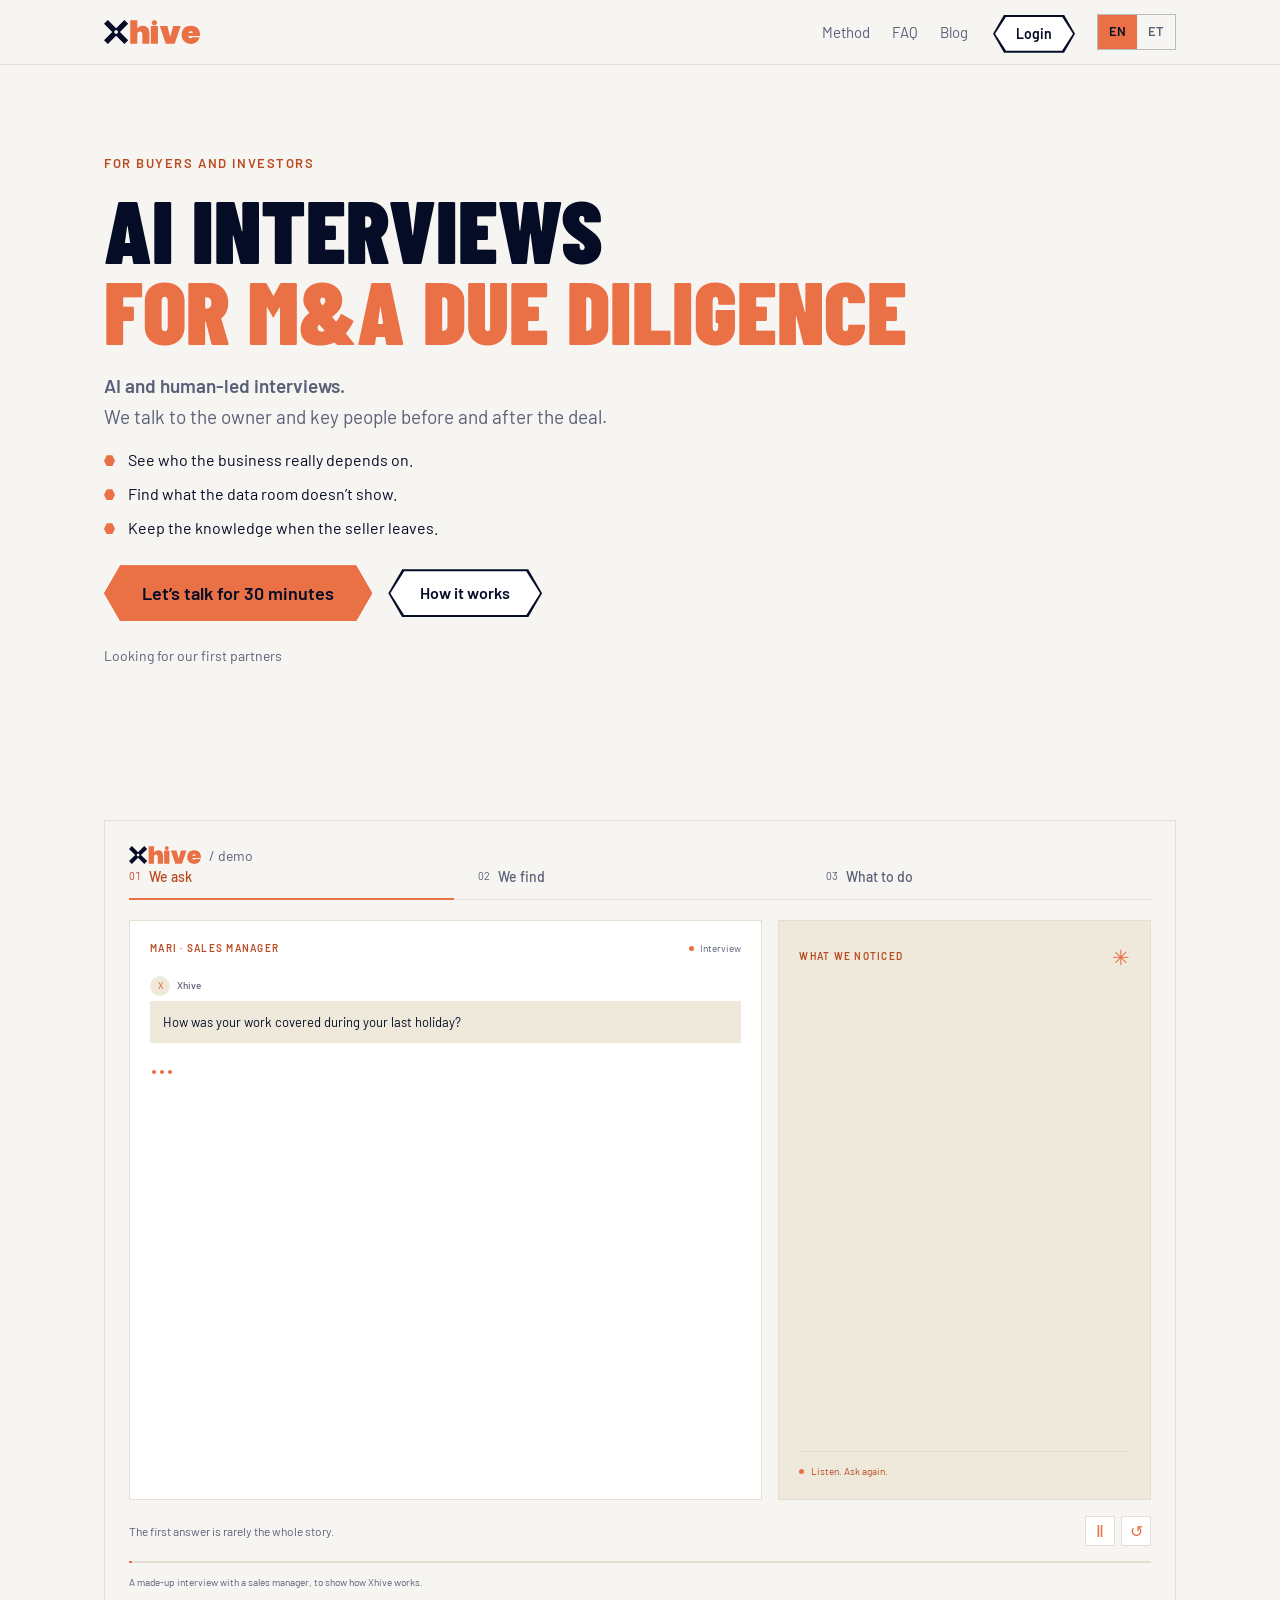
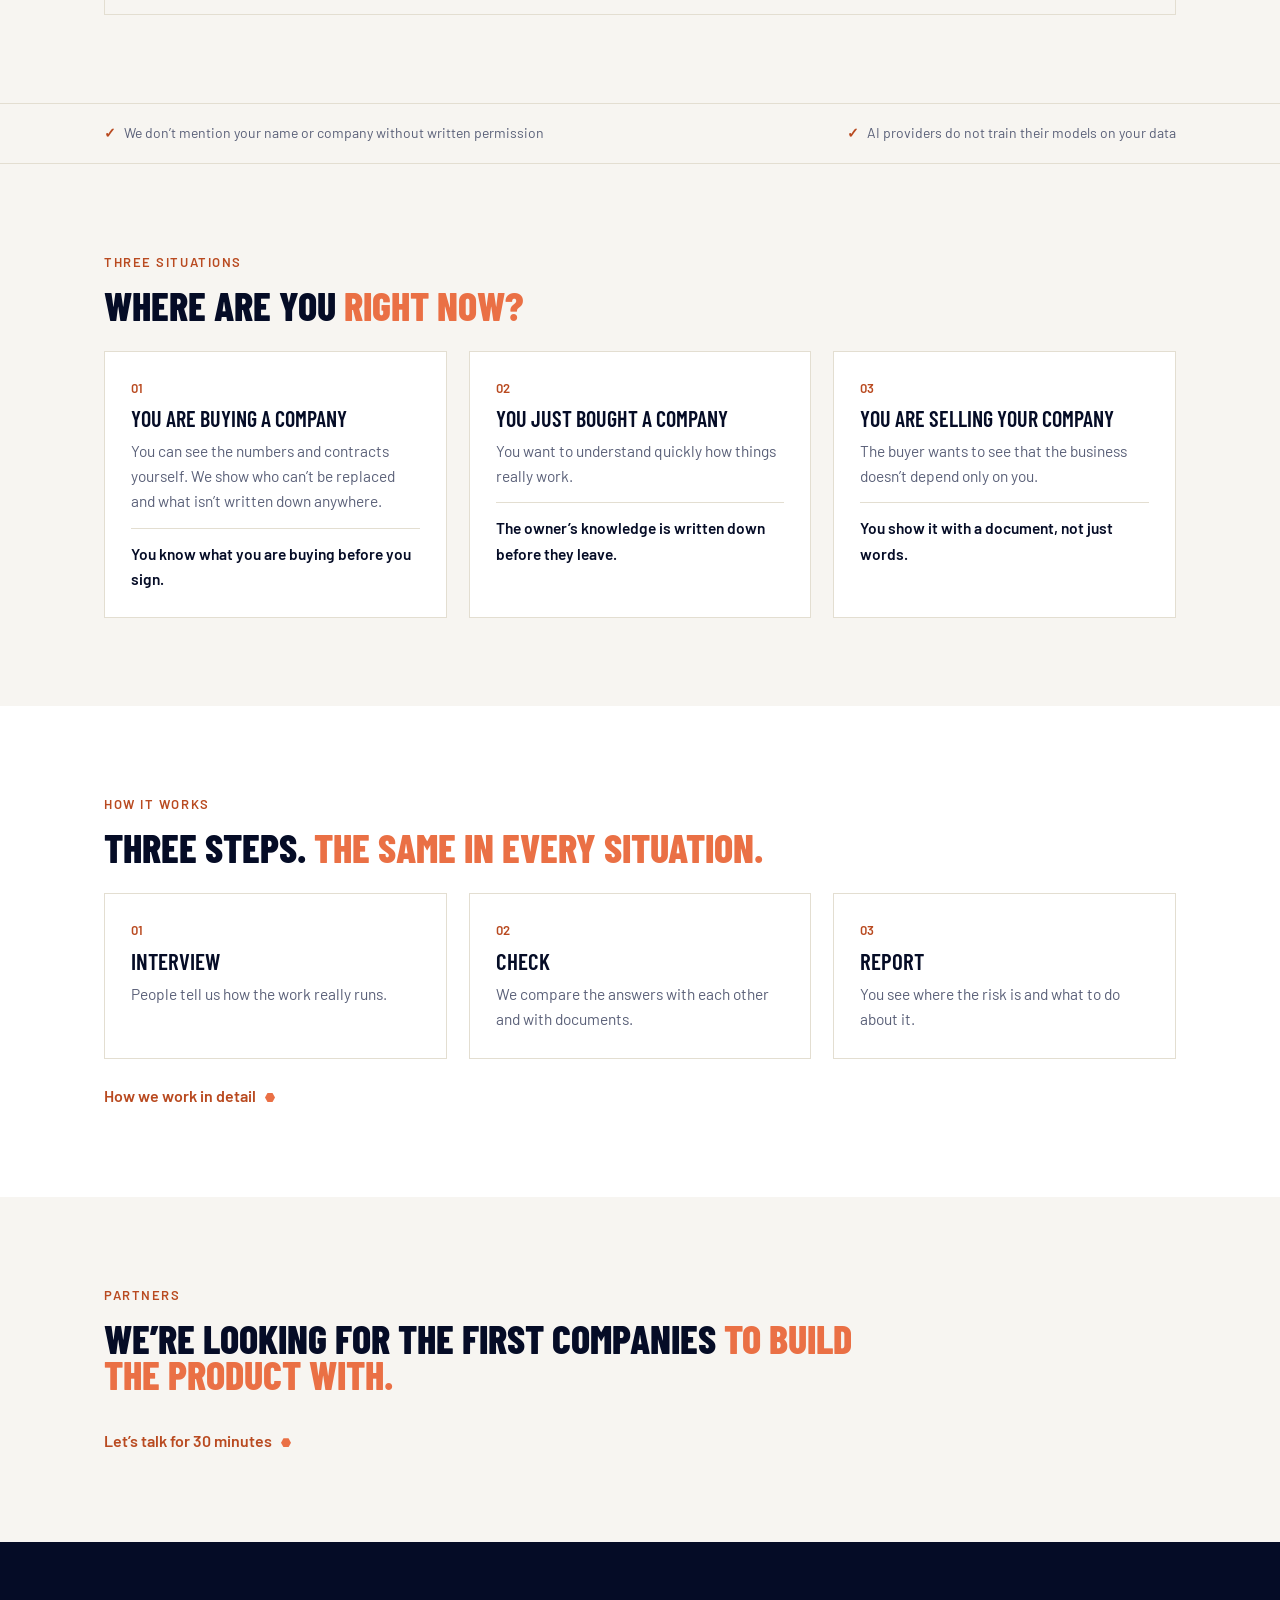
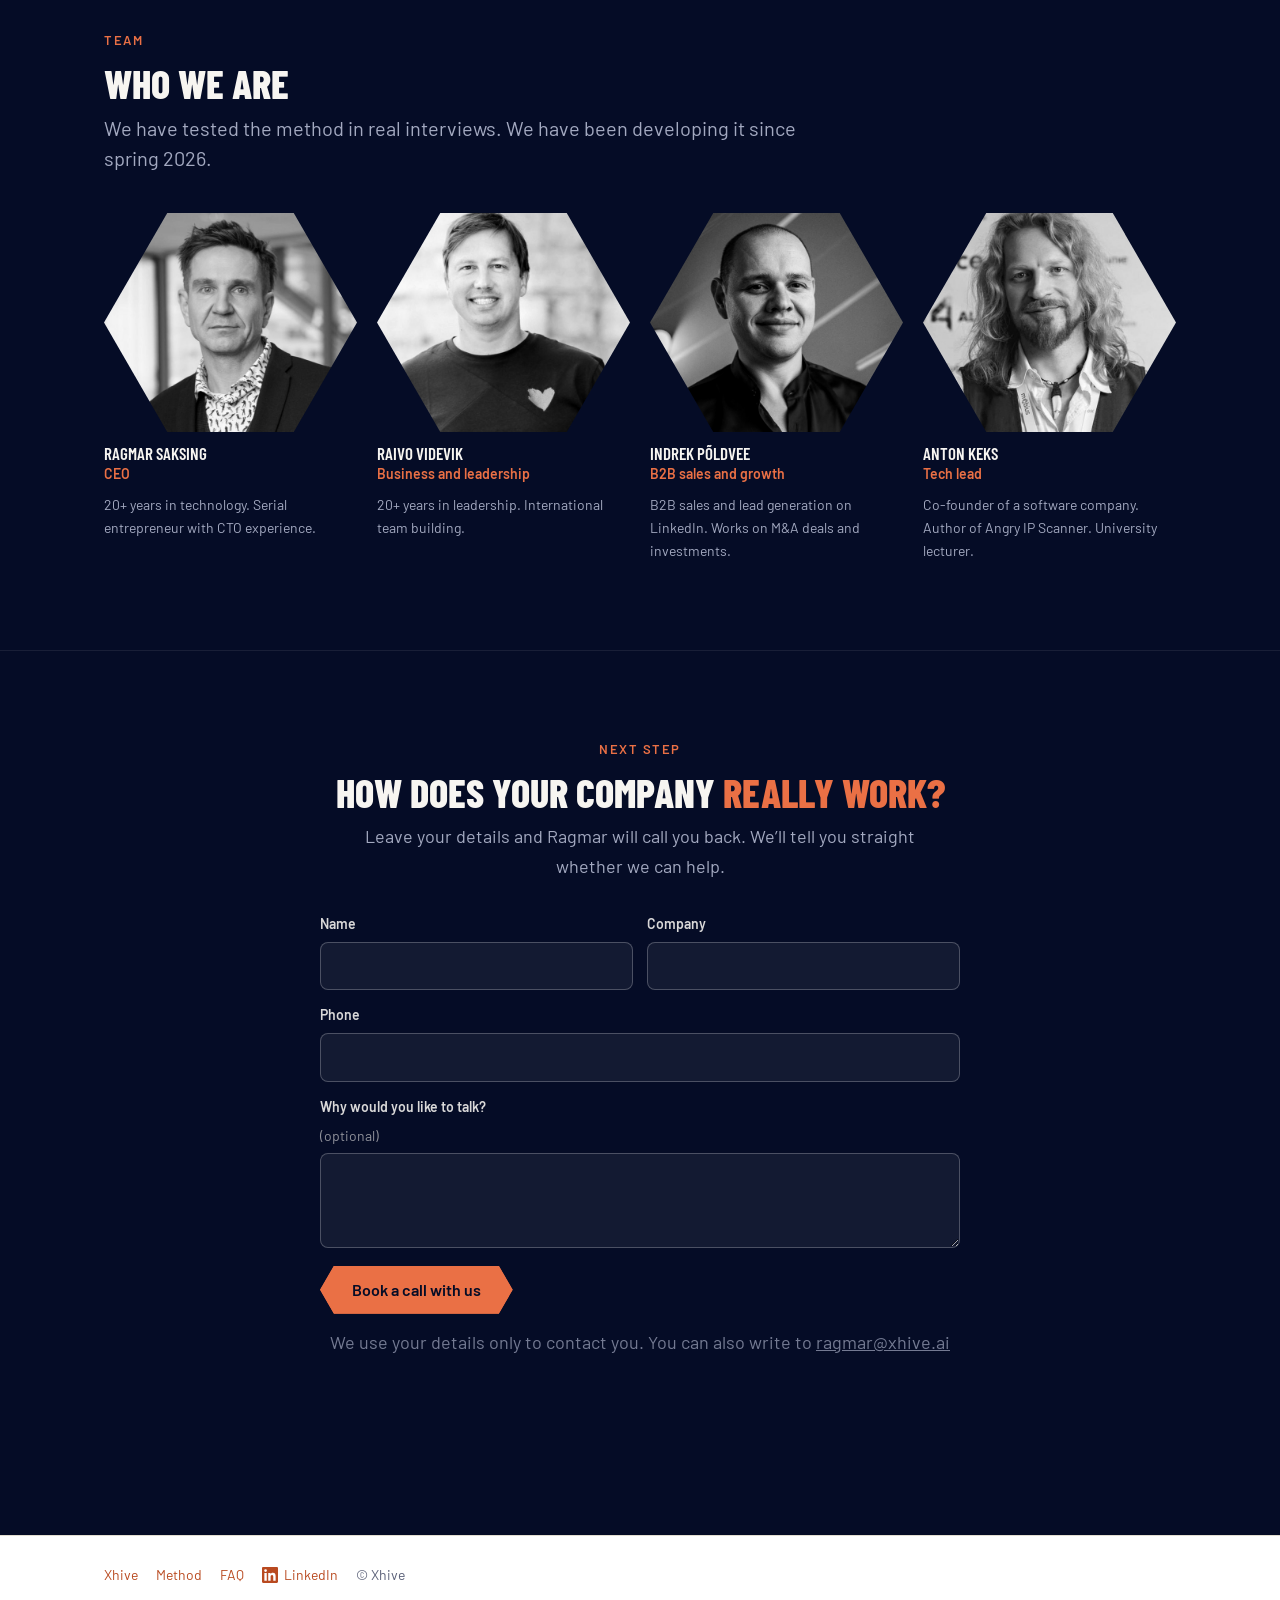
==== commit cd24d1a1: "Hero: AI interviews for M&A due diligence; Login nupp blogi lehtedele" ====
--- a/index.html
+++ b/index.html
@@ -3,7 +3,7 @@
 <head>
 <meta charset='utf-8'>
 <meta name='viewport' content='width=device-width,initial-scale=1'>
-<title>Xhive – key person risk before you buy or sell</title>
+<title>Xhive – AI interviews for M&amp;A due diligence</title>
 <link rel='icon' type='image/svg+xml' href='brand/xhive-mark.svg'>
 <link rel='apple-touch-icon' href='brand/xhive-app-icon.png'>
 <link rel='preload' as='font' type='font/woff2' href='fonts/BarlowCondensed-Black.woff2' crossorigin>
@@ -14,7 +14,7 @@
 <link rel='alternate' hreflang='et' href='https://xhive.ai/et/'>
 <link rel='alternate' hreflang='x-default' href='https://xhive.ai/'>
 
-<meta name='description' content='Xhive talks to your key people and shows how your company really works. Before you buy, after you buy or before you sell.'>
+<meta name='description' content='AI and human-led interviews for M&amp;A due diligence. See who the business depends on before and after the deal.'>
 <script type='application/ld+json'>{"@context": "https://schema.org", "@type": "Organization", "name": "Xhive", "url": "https://xhive.ai/", "logo": "https://xhive.ai/brand/xhive-app-icon.png", "sameAs": ["https://www.linkedin.com/company/xhive-ai/"]}</script>
 <link rel='stylesheet' href='style.css'>
 <link rel='stylesheet' href='demo.css'>
@@ -31,10 +31,10 @@
 <div class='view' data-v='home'>
 <div class='hero2'><div class='wrap'>
 <div>
-<div class='eyebrow'>Before you buy or sell</div>
-<h1>How much of the business<br><em>depends on one person?</em></h1>
-<p class='lead2'><strong>We talk to your key people.</strong><br>You find out how your company really works.</p>
-<ul class='hero-list'><li>See who the business really depends on.</li><li>Learn what you didn’t know about your own company.</li><li>Keep the knowledge when someone leaves.</li></ul>
+<div class='eyebrow'>For buyers and investors</div>
+<h1>AI interviews<br><em>for M&amp;A due diligence</em></h1>
+<p class='lead2'><strong>AI and human-led interviews.</strong><br>We talk to the owner and key people before and after the deal.</p>
+<ul class='hero-list'><li>See who the business really depends on.</li><li>Find what the data room doesn’t show.</li><li>Keep the knowledge when the seller leaves.</li></ul>
 <div class='cta'><a class='xh-btn xh-btn--primary xh-btn--lg' href='#contact'>Let’s talk for 30 minutes<span class='xh-btn__x' aria-hidden='true'></span></a><a class='xh-btn xh-btn--outline' href='#how'>How it works</a></div>
 <div class='meta'>Looking for our first partners</div>
 </div>
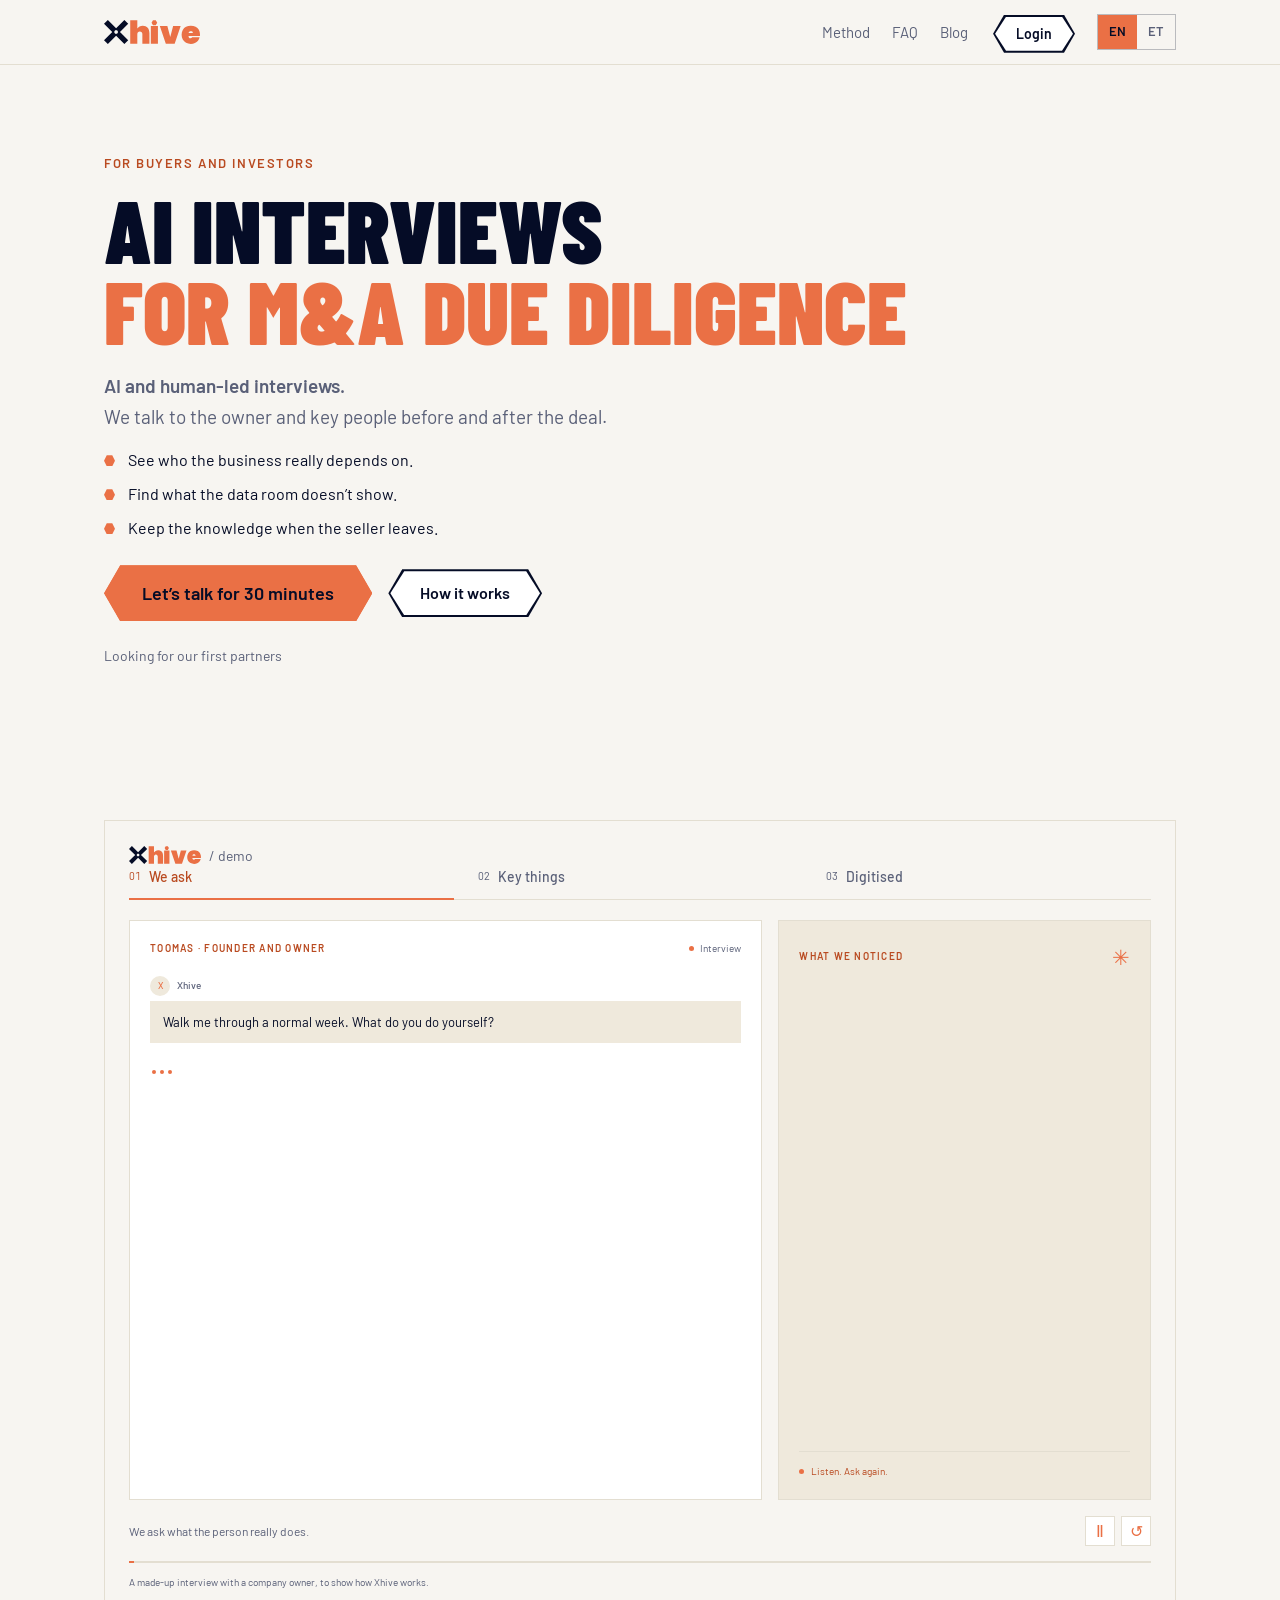
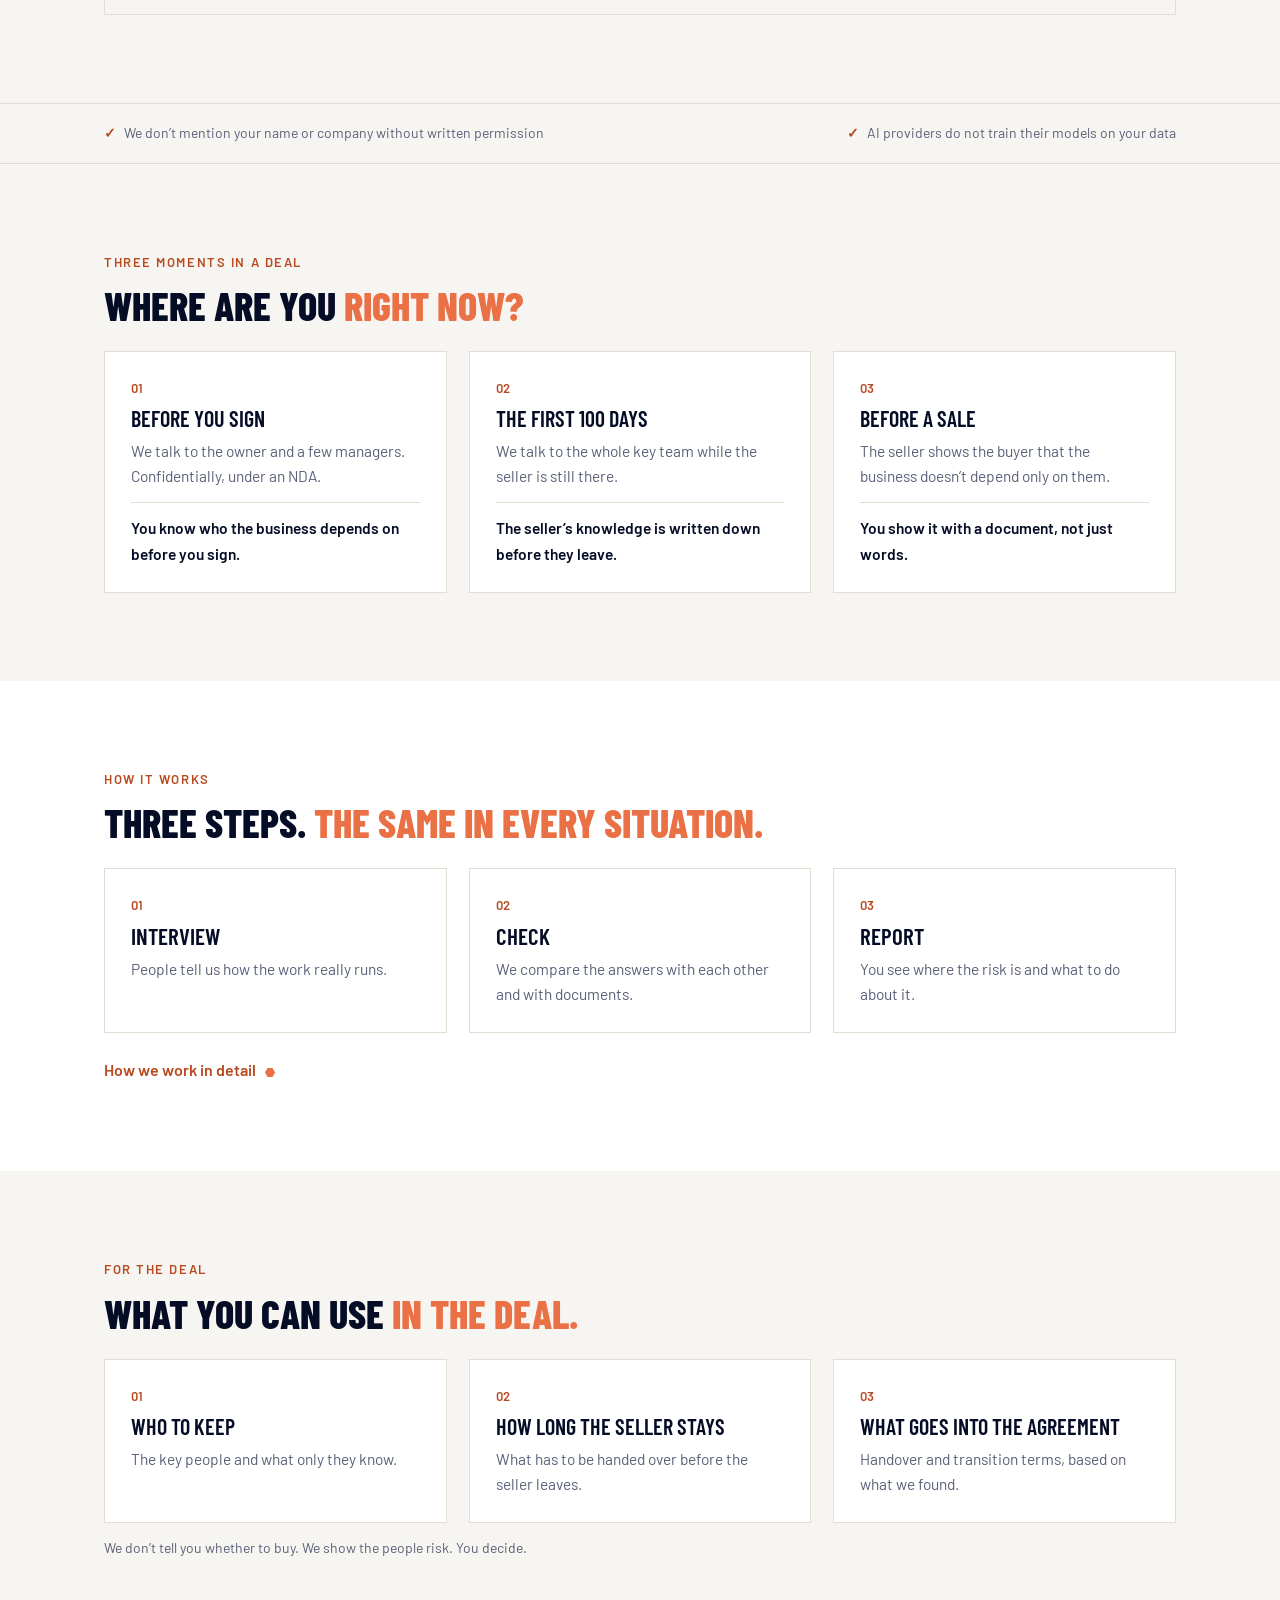
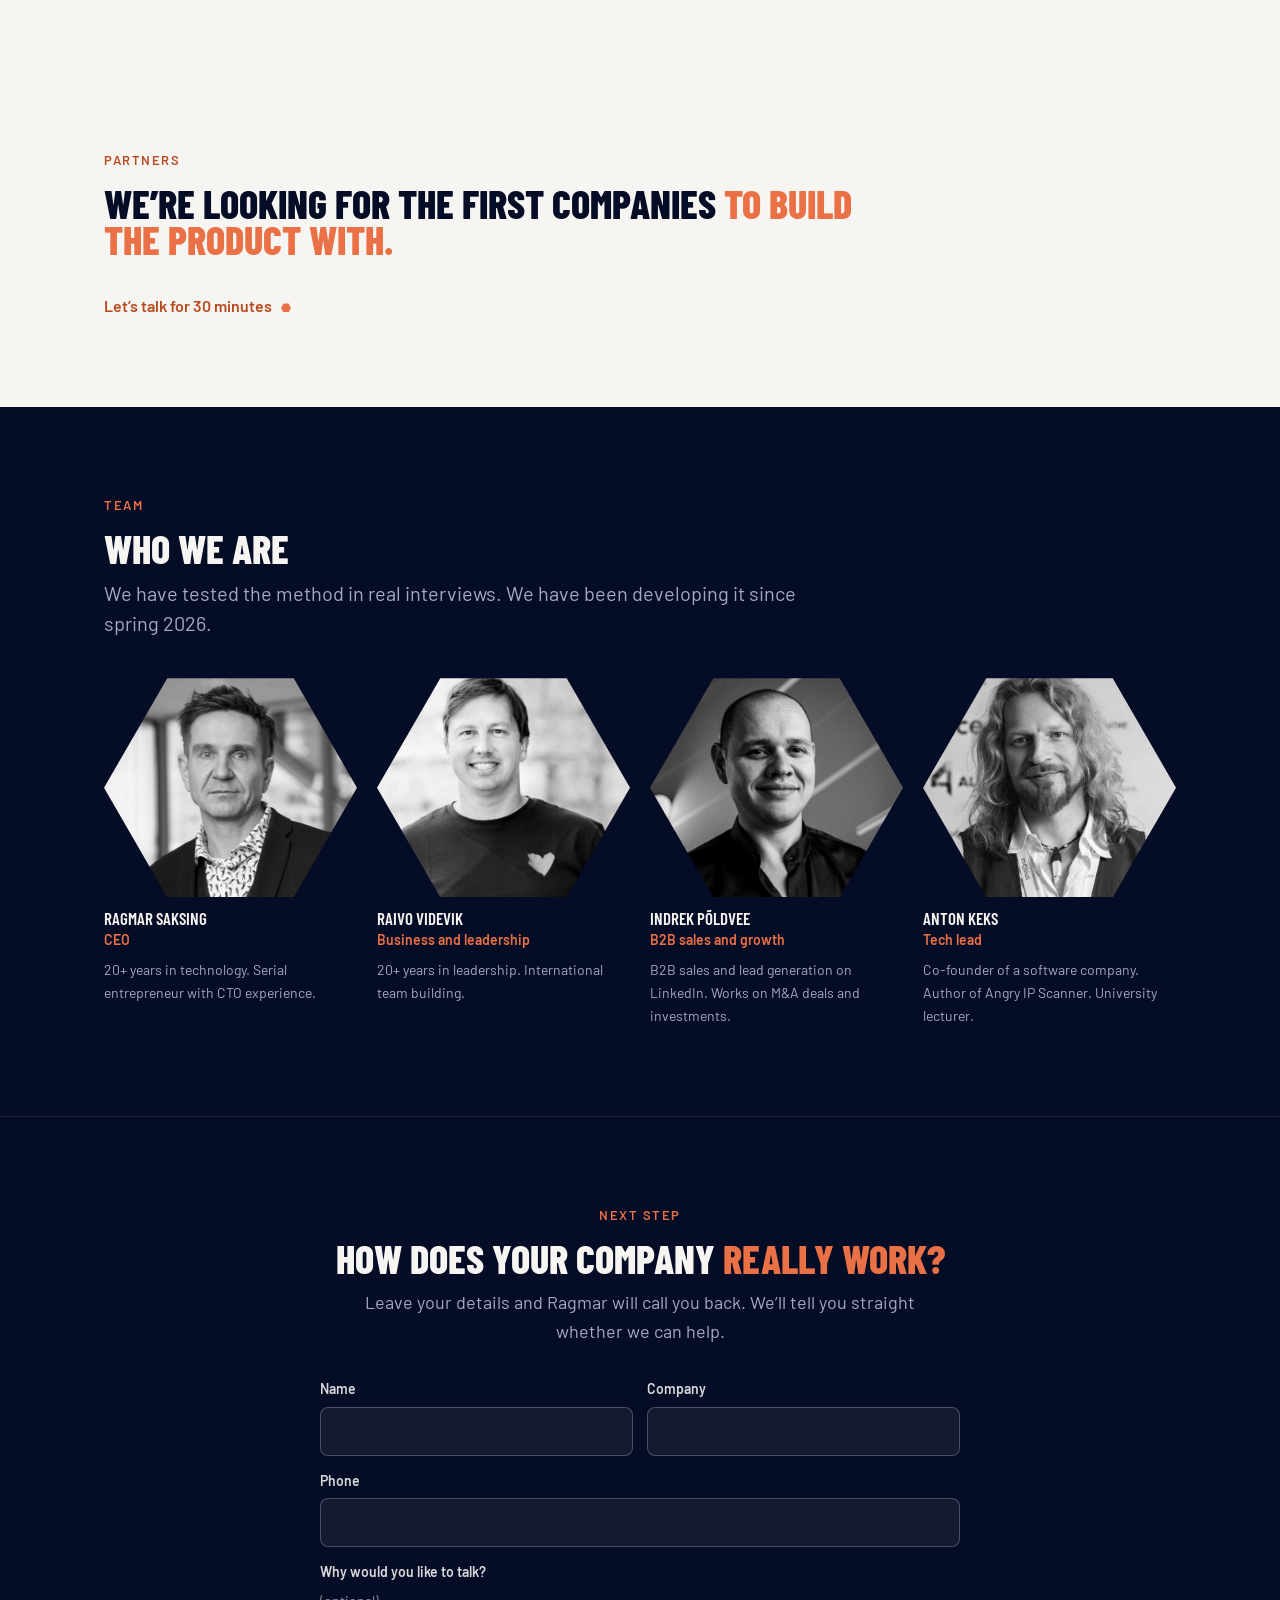
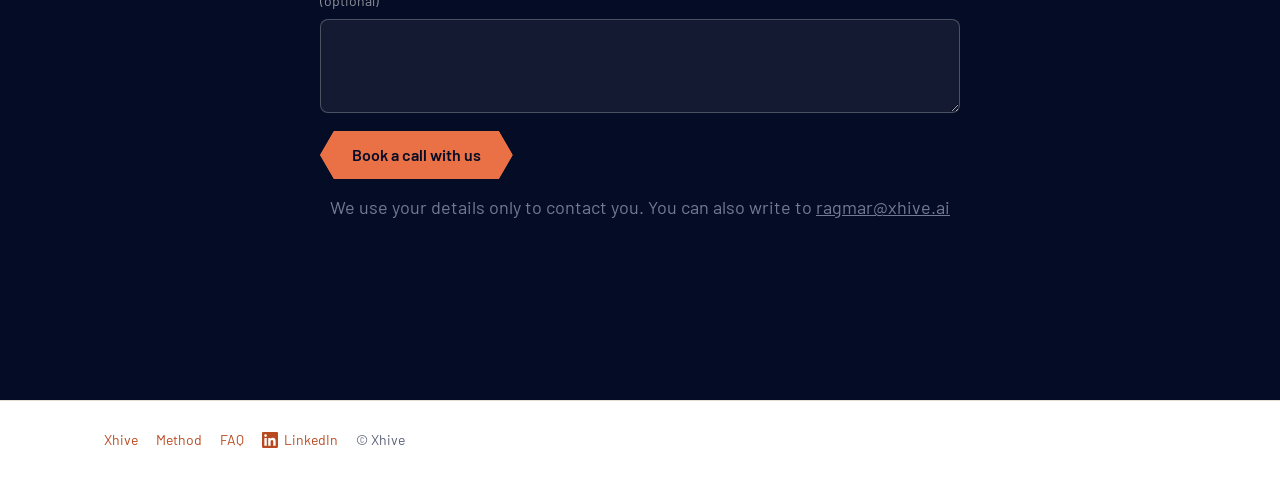
==== commit fb2d15f4: "M&A fookus: tehingu hetked, mida kasutada tehingus, demo v4 (võtmeinimese tegevused -> digitaalne pr" ====
--- a/index.html
+++ b/index.html
@@ -42,7 +42,7 @@
 <section id='demo'><div class='wrap'>
 <div id="xhive-demo" data-lang="en" lang="en">
   <div class="pd-top"><span class="pd-brand"><img src="brand/xhive-logo.svg" alt="Xhive" class="pd-logo"><span class="pd-muted">/ company memory</span></span></div>
-  <div class="pd-steps" aria-label="Process stages"><button type="button" data-stage="0" aria-pressed="true"><span>01</span><b>The conversation</b></button><button type="button" data-stage="1" aria-pressed="false"><span>02</span><b>What it reveals</b></button><button type="button" data-stage="2" aria-pressed="false"><span>03</span><b>What could change</b></button></div>
+  <div class="pd-steps" aria-label="Process stages"><button type="button" data-stage="0" aria-pressed="true"><span>01</span><b>We ask</b></button><button type="button" data-stage="1" aria-pressed="false"><span>02</span><b>What it reveals</b></button><button type="button" data-stage="2" aria-pressed="false"><span>03</span><b>What could change</b></button></div>
   <div class="pd-workspace">
     <div class="pd-main"><div class="pd-scene-head"><span class="pd-eyebrow" data-label="eyebrow"></span><span class="pd-status"><span class="pd-dot"></span><span data-label="status"></span></span></div><div class="pd-scene" aria-live="off"></div></div>
     <aside class="pd-aside"><div class="pd-aside-head"><span class="pd-eyebrow" data-label="asideTitle"></span><span class="pd-spark">✳</span></div><div class="pd-insights"></div><div class="pd-aside-bottom"><span class="pd-dot"></span><span data-label="asideBottom"></span></div></aside>
@@ -58,12 +58,12 @@
 </div></div>
 
 <section id='entry'><div class='wrap'>
-<div class='eyebrow'>Three situations</div>
+<div class='eyebrow'>Three moments in a deal</div>
 <h2>Where are you <em>right now?</em></h2>
 <div class='grid g3 reveal stg' style='margin-top:28px'>
-<div class='card'><span class='num'>01</span><h3>You are buying a company</h3><p>You can see the numbers and contracts yourself. We show who can’t be replaced and what isn’t written down anywhere.</p><p class='gain'>You know what you are buying before you sign.</p></div>
-<div class='card'><span class='num'>02</span><h3>You just bought a company</h3><p>You want to understand quickly how things really work.</p><p class='gain'>The owner’s knowledge is written down before they leave.</p></div>
-<div class='card'><span class='num'>03</span><h3>You are selling your company</h3><p>The buyer wants to see that the business doesn’t depend only on you.</p><p class='gain'>You show it with a document, not just words.</p></div>
+<div class='card'><span class='num'>01</span><h3>Before you sign</h3><p>We talk to the owner and a few managers. Confidentially, under an NDA.</p><p class='gain'>You know who the business depends on before you sign.</p></div>
+<div class='card'><span class='num'>02</span><h3>The first 100 days</h3><p>We talk to the whole key team while the seller is still there.</p><p class='gain'>The seller’s knowledge is written down before they leave.</p></div>
+<div class='card'><span class='num'>03</span><h3>Before a sale</h3><p>The seller shows the buyer that the business doesn’t depend only on them.</p><p class='gain'>You show it with a document, not just words.</p></div>
 </div>
 </div></section>
 
@@ -76,6 +76,17 @@
 <div class='card'><span class='num'>03</span><h3>Report</h3><p>You see where the risk is and what to do about it.</p></div>
 </div>
 <a class='xh-link' href='#/meetod'>How we work in detail</a>
+</div></section>
+
+<section id='deal'><div class='wrap'>
+<div class='eyebrow'>For the deal</div>
+<h2>What you can use <em>in the deal.</em></h2>
+<div class='grid g3 reveal stg' style='margin-top:28px'>
+<div class='card'><span class='num'>01</span><h3>Who to keep</h3><p>The key people and what only they know.</p></div>
+<div class='card'><span class='num'>02</span><h3>How long the seller stays</h3><p>What has to be handed over before the seller leaves.</p></div>
+<div class='card'><span class='num'>03</span><h3>What goes into the agreement</h3><p>Handover and transition terms, based on what we found.</p></div>
+</div>
+<p class='note'>We don’t tell you whether to buy. We show the people risk. You decide.</p>
 </div></section>
 
 <section id='pilot'><div class='wrap'>
@@ -194,6 +205,6 @@
 <footer><div class='wrap'><a href='#/'>Xhive</a><a href='#/meetod' data-f='meetod'>Method</a><a href='#/kkk' data-f='kkk'>FAQ</a><a href='https://www.linkedin.com/company/xhive-ai/' target='_blank' rel='noopener' aria-label='Xhive on LinkedIn'><svg width='16' height='16' viewBox='0 0 24 24' fill='currentColor' aria-hidden='true' style='vertical-align:-3px;margin-right:6px'><path d='M20.45 20.45h-3.56v-5.57c0-1.33-.02-3.04-1.85-3.04-1.85 0-2.14 1.45-2.14 2.94v5.67H9.35V9h3.41v1.56h.05c.48-.9 1.64-1.850 3.37-1.85 3.6 0 4.27 2.37 4.27 5.46v6.28zM5.34 7.43a2.06 2.06 0 1 1 0-4.13 2.06 2.06 0 0 1 0 4.13zM7.12 20.45H3.56V9h3.56v11.45zM22.22 0H1.77C.79 0 0 .77 0 1.73v20.54C0 23.23.79 24 1.77 24h20.45c.98 0 1.78-.77 1.78-1.73V1.73C24 .77 23.2 0 22.22 0z'/></svg>LinkedIn</a>© Xhive</div></footer>
 
 <script src='site.js'></script>
-<script src="demo-v3.js"></script>
+<script src="demo-v4.js"></script>
 </body>
 </html>
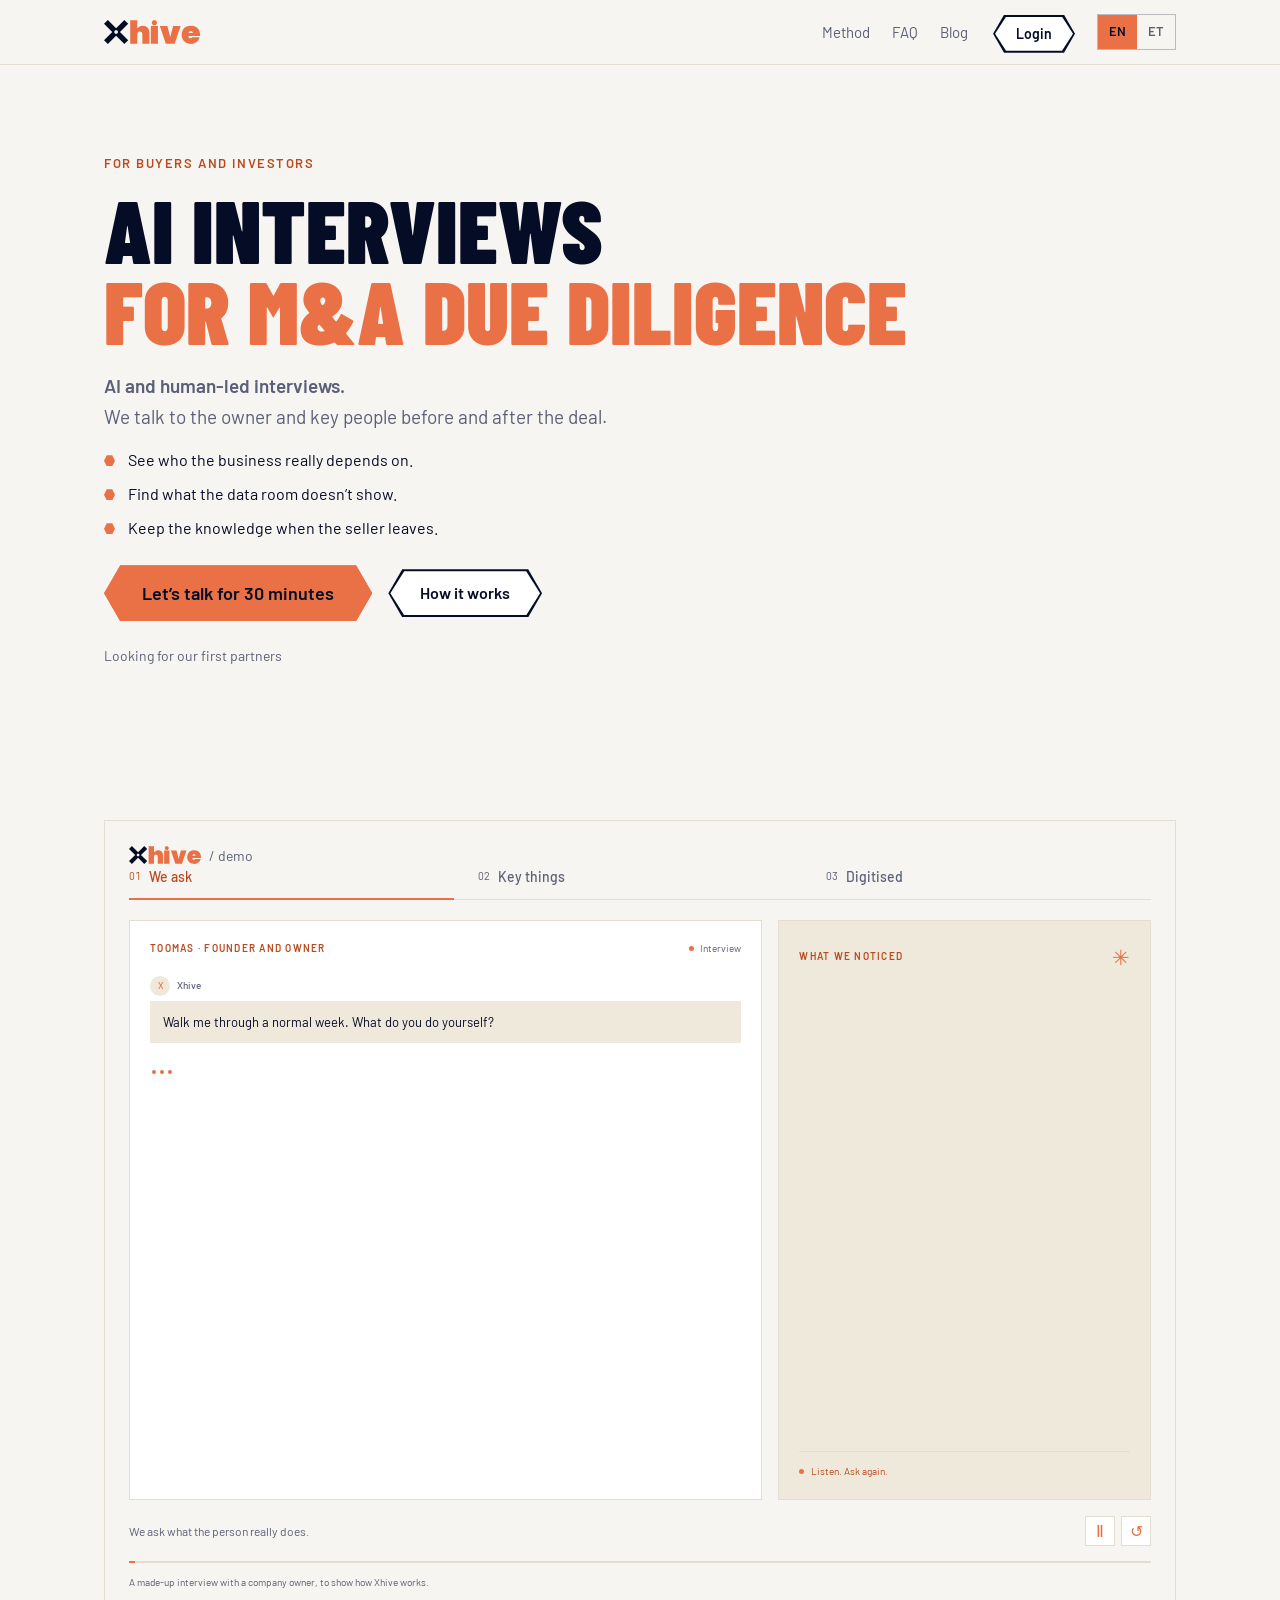
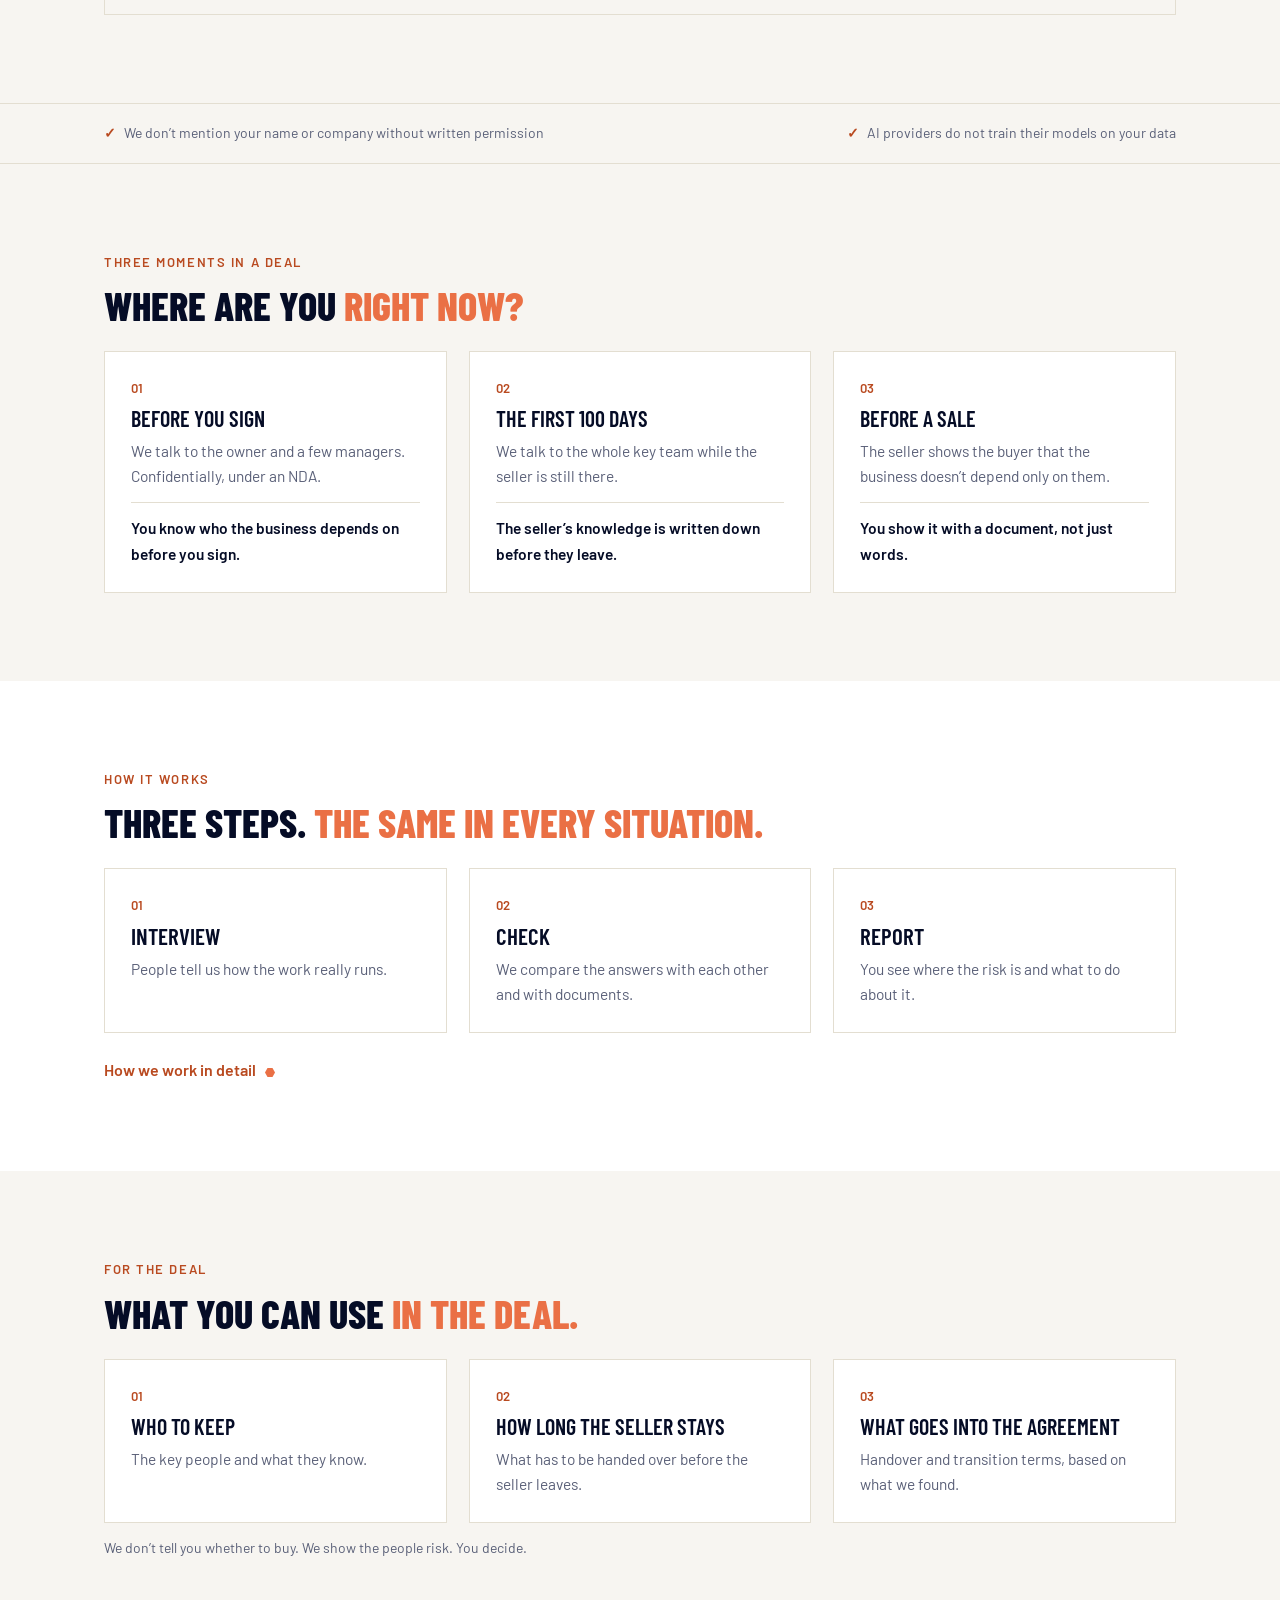
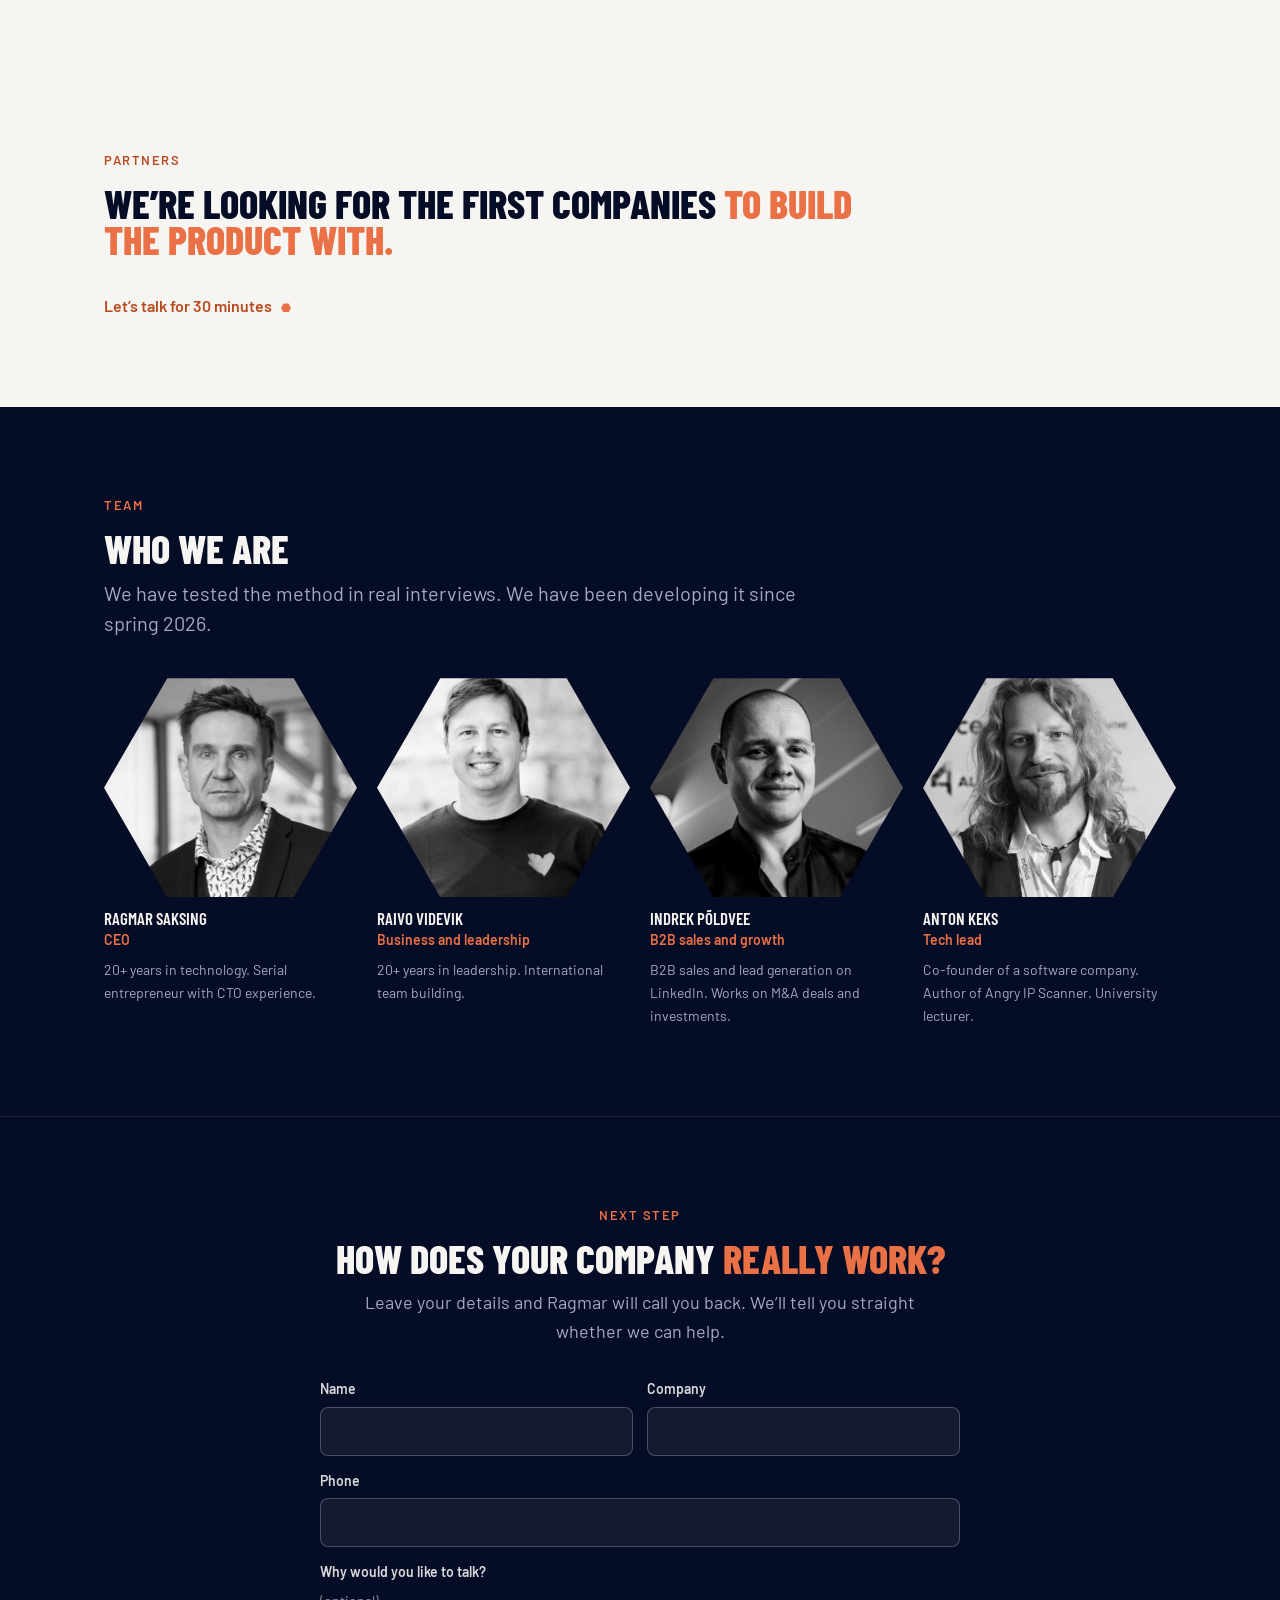
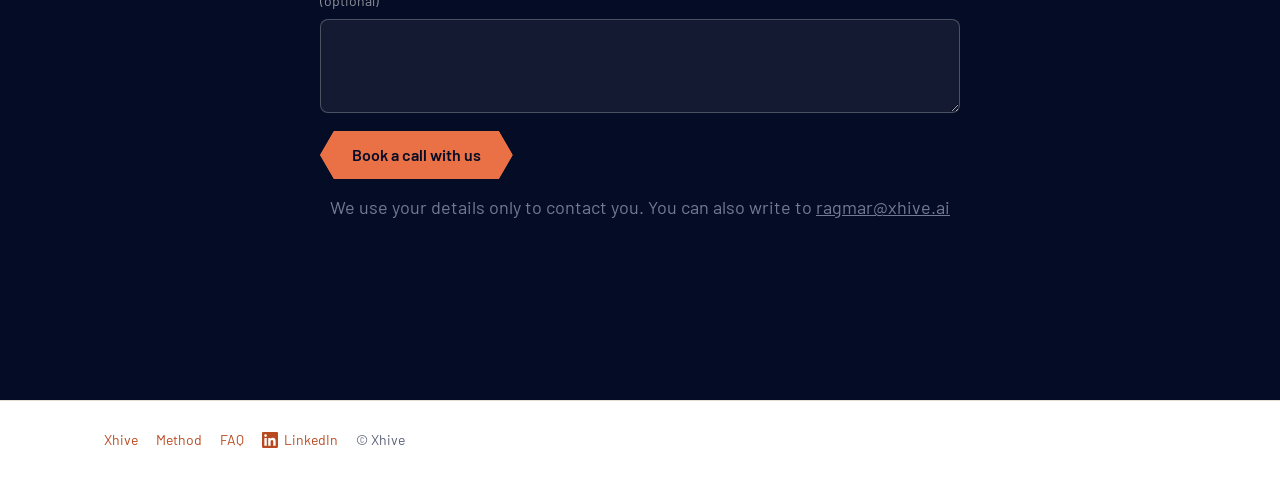
==== commit b16ac797: "Tehingu plokk: ilma ainult-väiteta" ====
--- a/index.html
+++ b/index.html
@@ -82,7 +82,7 @@
 <div class='eyebrow'>For the deal</div>
 <h2>What you can use <em>in the deal.</em></h2>
 <div class='grid g3 reveal stg' style='margin-top:28px'>
-<div class='card'><span class='num'>01</span><h3>Who to keep</h3><p>The key people and what only they know.</p></div>
+<div class='card'><span class='num'>01</span><h3>Who to keep</h3><p>The key people and what they know.</p></div>
 <div class='card'><span class='num'>02</span><h3>How long the seller stays</h3><p>What has to be handed over before the seller leaves.</p></div>
 <div class='card'><span class='num'>03</span><h3>What goes into the agreement</h3><p>Handover and transition terms, based on what we found.</p></div>
 </div>
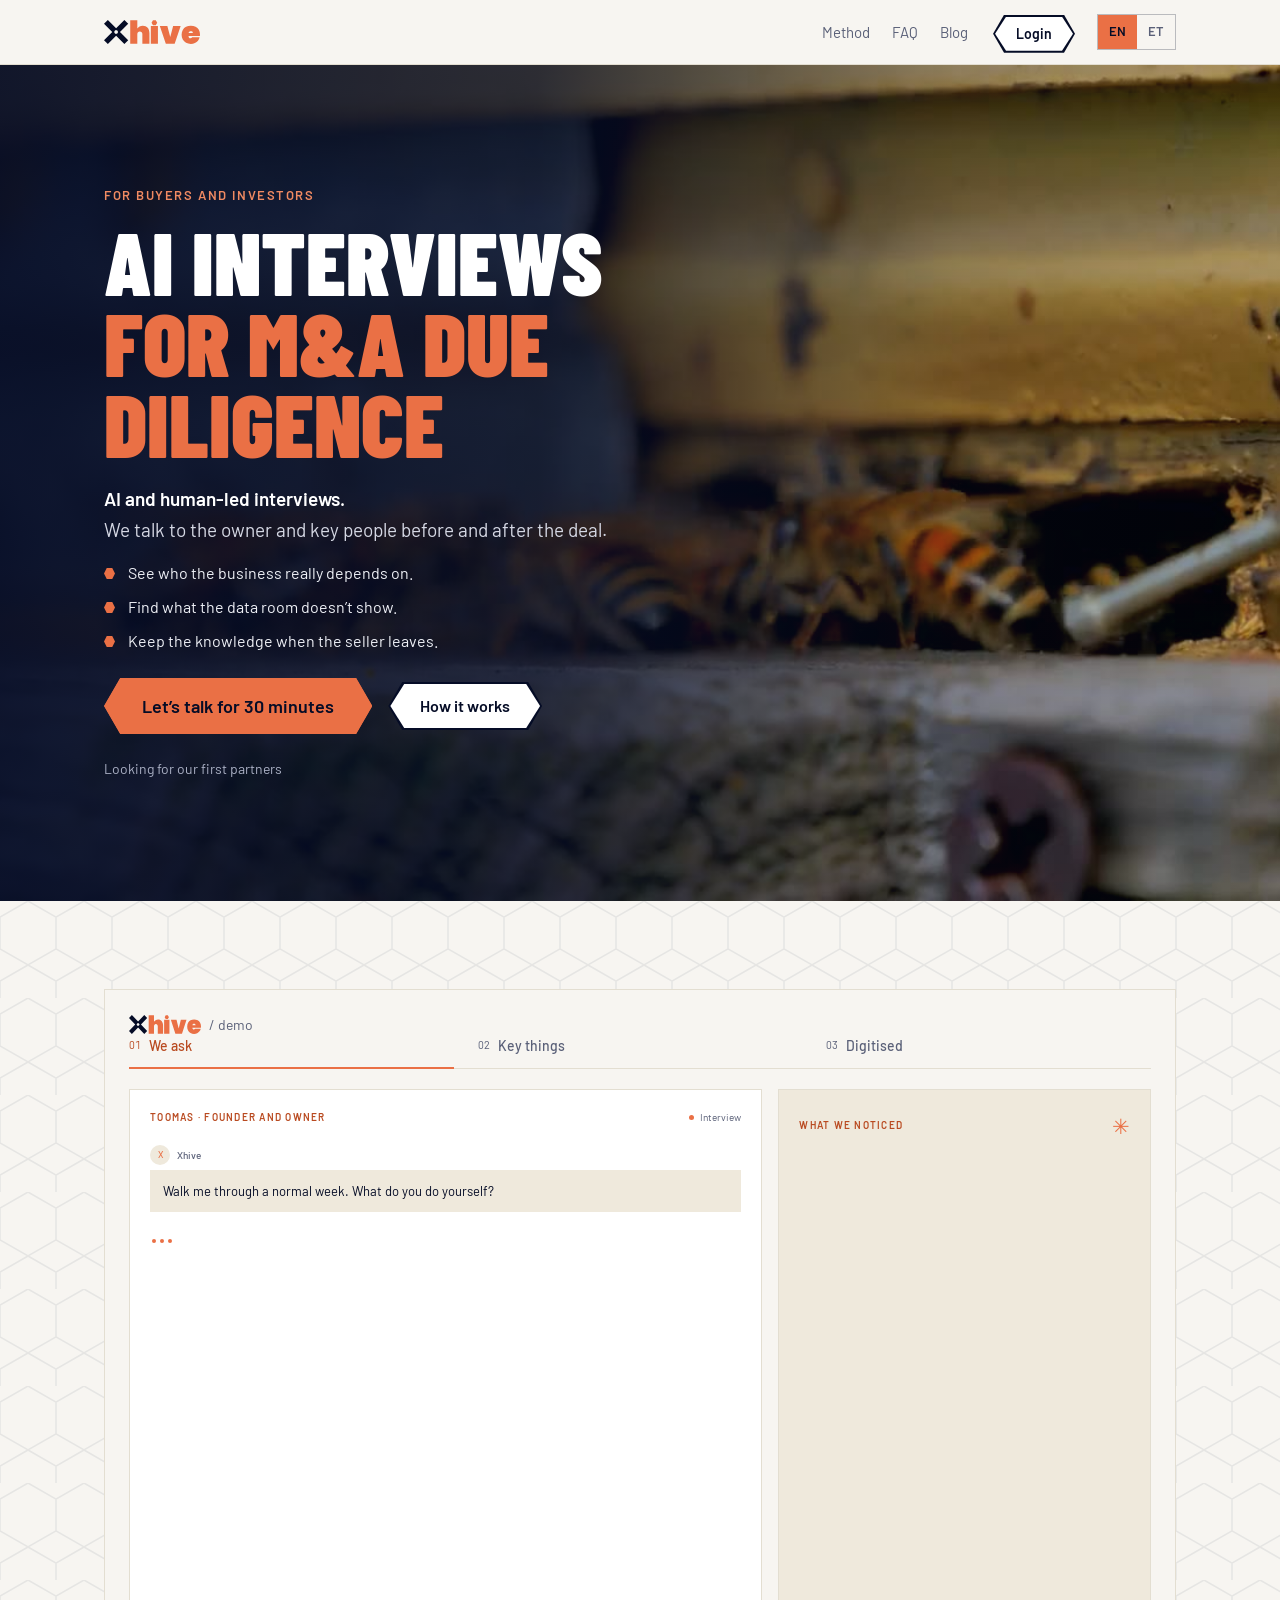
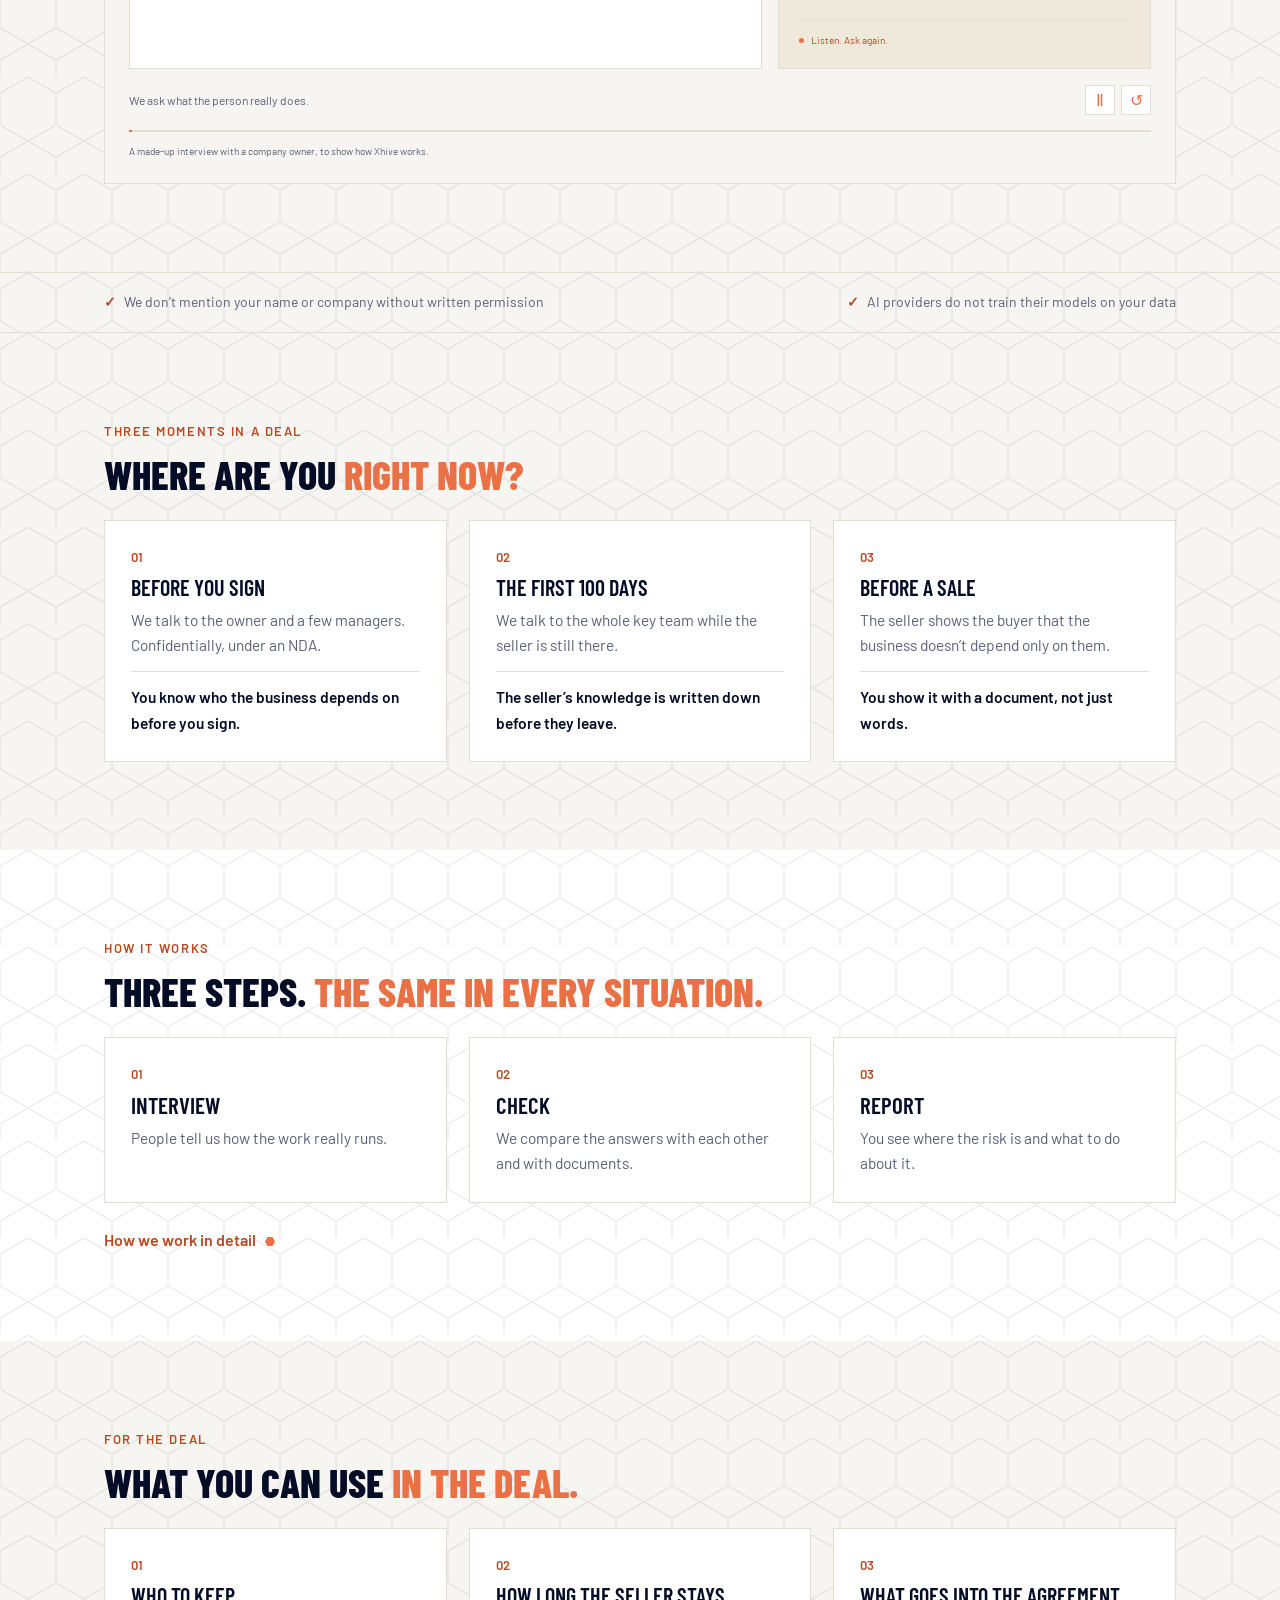
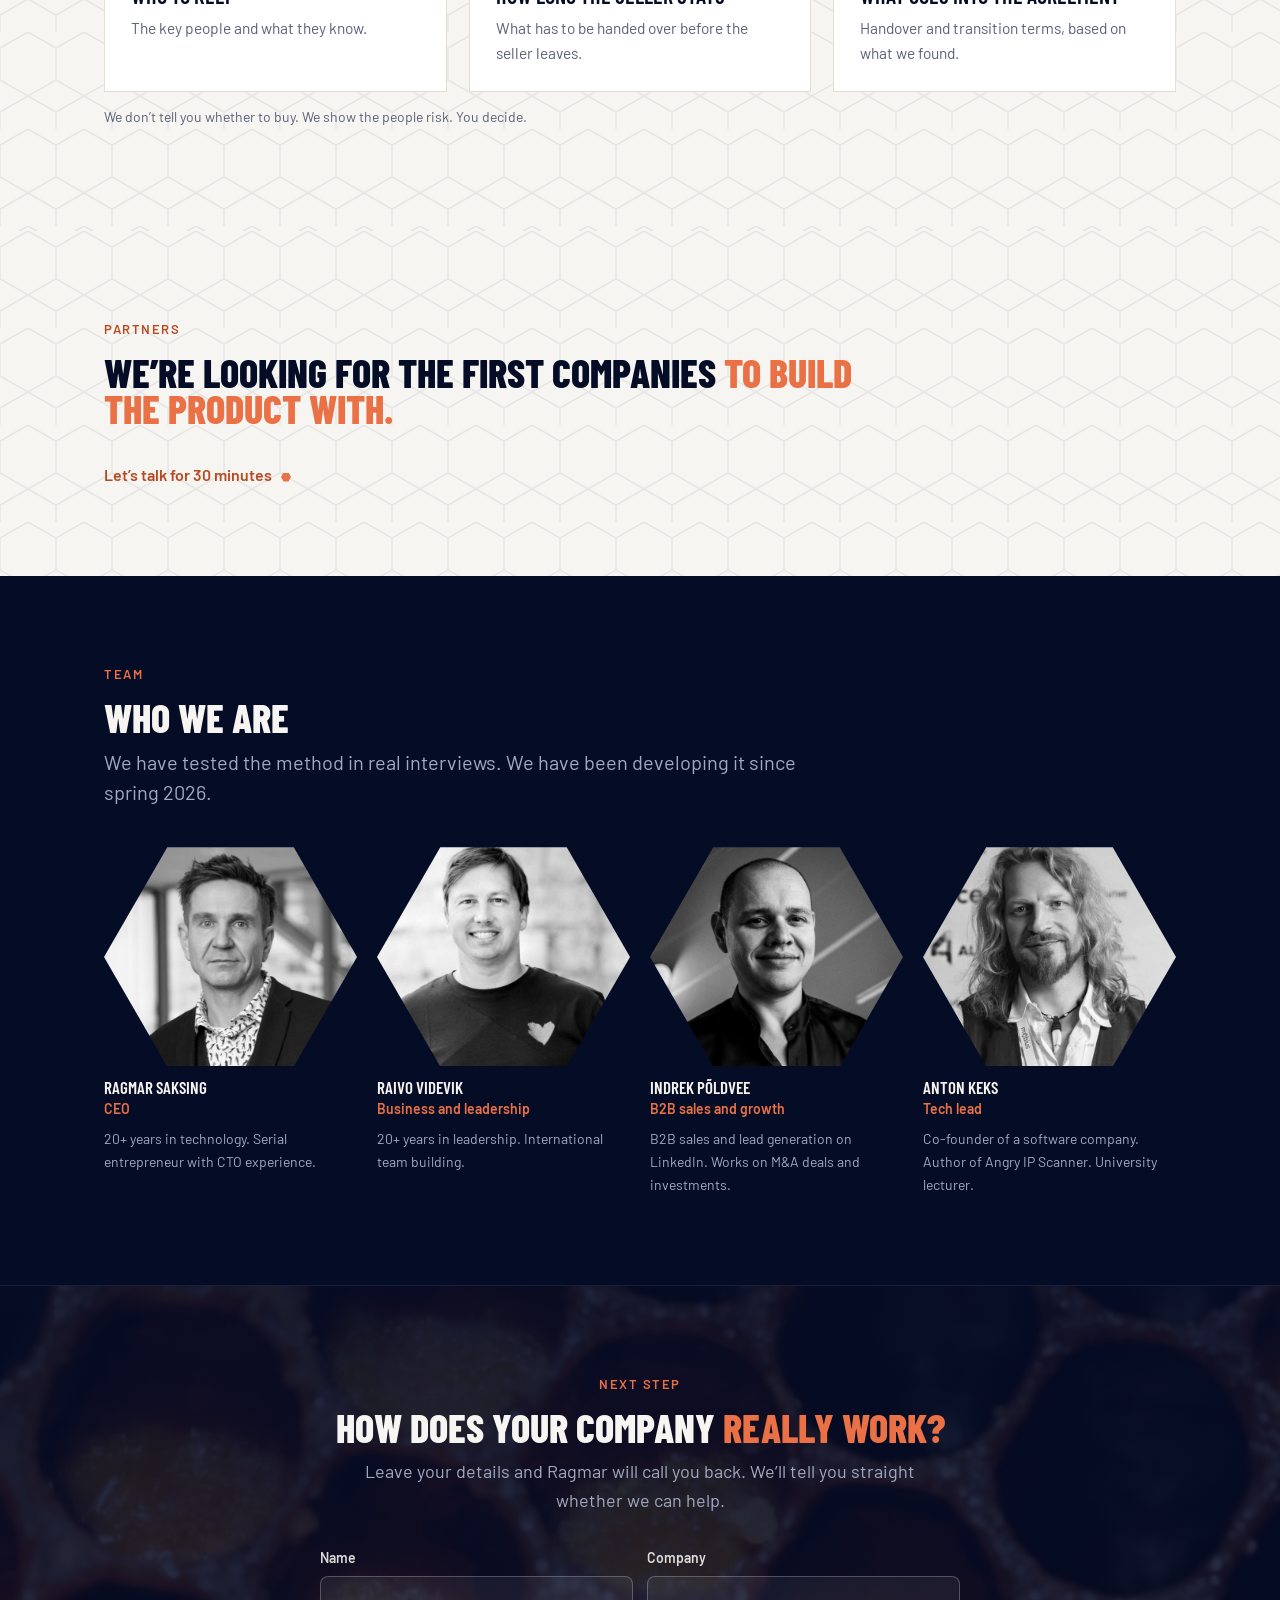
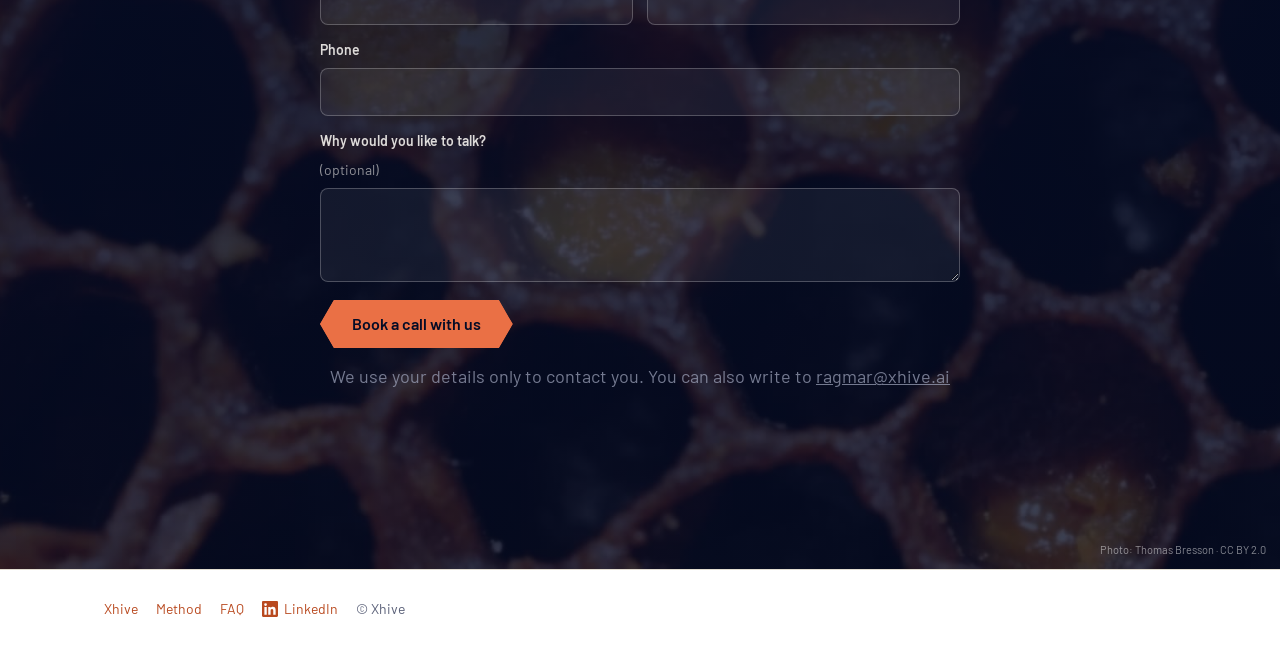
==== commit 68c76626: "Hero: bees video, hex pattern, honeycomb contact; Login visible on mobile" ====
--- a/index.html
+++ b/index.html
@@ -26,10 +26,10 @@
 <a href='#/meetod' data-v='meetod'>Method</a><a href='#/kkk' data-v='kkk'>FAQ</a><a href='blog/'>Blog</a>
 <a class='xh-btn xh-btn--outline xh-btn--sm' href='https://app.xhive.ai/'>Login</a>
 </nav><div class='lang'><a class='on' href='./' aria-current='true'>EN</a><a href='et/'>ET</a></div></div></div>
-<div class='mnav'><a href='#/meetod' data-v='meetod'>Method</a><a href='#/kkk' data-v='kkk'>FAQ</a><a href='blog/'>Blog</a></div></header>
+<div class='mnav'><a href='#/meetod' data-v='meetod'>Method</a><a href='#/kkk' data-v='kkk'>FAQ</a><a href='blog/'>Blog</a><a class='mlogin' href='https://app.xhive.ai/'>Login</a></div></header>
 <main id='app'>
 <div class='view' data-v='home'>
-<div class='hero2'><div class='wrap'>
+<div class='hero2 bgx xh-on-dark'><video class='bgv' autoplay muted loop playsinline preload='auto' poster='media/bg-bees2.jpg' aria-hidden='true'><source src='media/bg-bees2.mp4' type='video/mp4'></video><div class='wrap'>
 <div>
 <div class='eyebrow'>For buyers and investors</div>
 <h1>AI interviews<br><em>for M&amp;A due diligence</em></h1>
@@ -108,7 +108,7 @@
 </div>
 </div></section>
 
-<section id='contact' class='final xh-on-dark'><div class='wrap'>
+<section id='contact' class='final xh-on-dark combbg'><a class='credit' href='https://commons.wikimedia.org/wiki/File:ComputerHotline_-_Alveoles_pleines_de_pollen_(by).jpg' rel='nofollow noopener' target='_blank'>Photo: Thomas Bresson · CC BY 2.0</a><div class='wrap'>
 <div class='eyebrow'>Next step</div>
 <h2>How does your company <em>really work?</em></h2>
 <p>Leave your details and Ragmar will call you back. We’ll tell you straight whether we can help.</p>
--- a/extra.css
+++ b/extra.css
@@ -59,3 +59,20 @@
 .hero-list li{padding-left:24px;position:relative}
 .hero-list li:before{content:'';position:absolute;left:0;top:.5em;width:11px;height:11px;background:var(--accent);clip-path:polygon(25% 0,75% 0,100% 50%,75% 100%,25% 100%,0 50%)}
 .hero2 .lead2{font-size:19px;margin-bottom:0}
+
+/* Hero: bees video; middle sections: light hex pattern; contact: soft honeycomb */
+.hero2.bgx{position:relative;overflow:hidden;min-height:calc(100vh - 64px);display:flex;align-items:center;padding:96px 0;background:#050C26 url(media/bg-bees2.jpg) center/cover no-repeat}
+.hero2.bgx>.wrap{position:relative;z-index:2;width:100%}
+.hero2.bgx .bgv{position:absolute;inset:0;width:100%;height:100%;object-fit:cover;object-position:70% 60%;z-index:0}
+.hero2.bgx:after{content:'';position:absolute;inset:0;z-index:1;background:linear-gradient(90deg,rgba(5,12,38,.94) 0%,rgba(5,12,38,.82) 42%,rgba(5,12,38,.35) 75%,rgba(5,12,38,.2) 100%)}
+.hero2.bgx h1{color:#fff}.hero2.bgx p{color:#d5d8e4;max-width:620px}.hero2.bgx .lead2 strong{color:#fff}.hero2.bgx .hero-list li{color:#eef0f6}.hero2.bgx .meta{color:#aab0c4}.hero2.bgx .eyebrow{color:#F08A62}
+.hero2.bgx .wrap>div:first-child{max-width:660px}
+.credit{position:absolute;right:14px;bottom:10px;z-index:3;font-size:11px;color:rgba(255,255,255,.5);text-decoration:none}
+@media(prefers-reduced-motion:reduce){.hero2.bgx .bgv{display:none}}
+@media(max-width:700px){.hero2.bgx{min-height:0;padding:64px 0}.hero2.bgx:after{background:rgba(5,12,38,.8)}}
+section:not(#contact),.trust{background-image:url(media/hex.svg);background-size:56px 97px;background-repeat:repeat}
+#contact.combbg{position:relative;overflow:hidden;background:#050C26 url(media/bg-honeycomb-soft.jpg) center/cover no-repeat}
+#contact.combbg:before{content:'';position:absolute;inset:0;background:linear-gradient(180deg,rgba(5,12,38,.9),rgba(5,12,38,.78));z-index:0}
+#contact.combbg>.wrap{position:relative;z-index:1}#contact.combbg .credit{z-index:2}
+/* Login stays reachable when the top nav collapses on phone/tablet */
+.mnav .mlogin{margin-left:auto;color:var(--ink);font-weight:700}
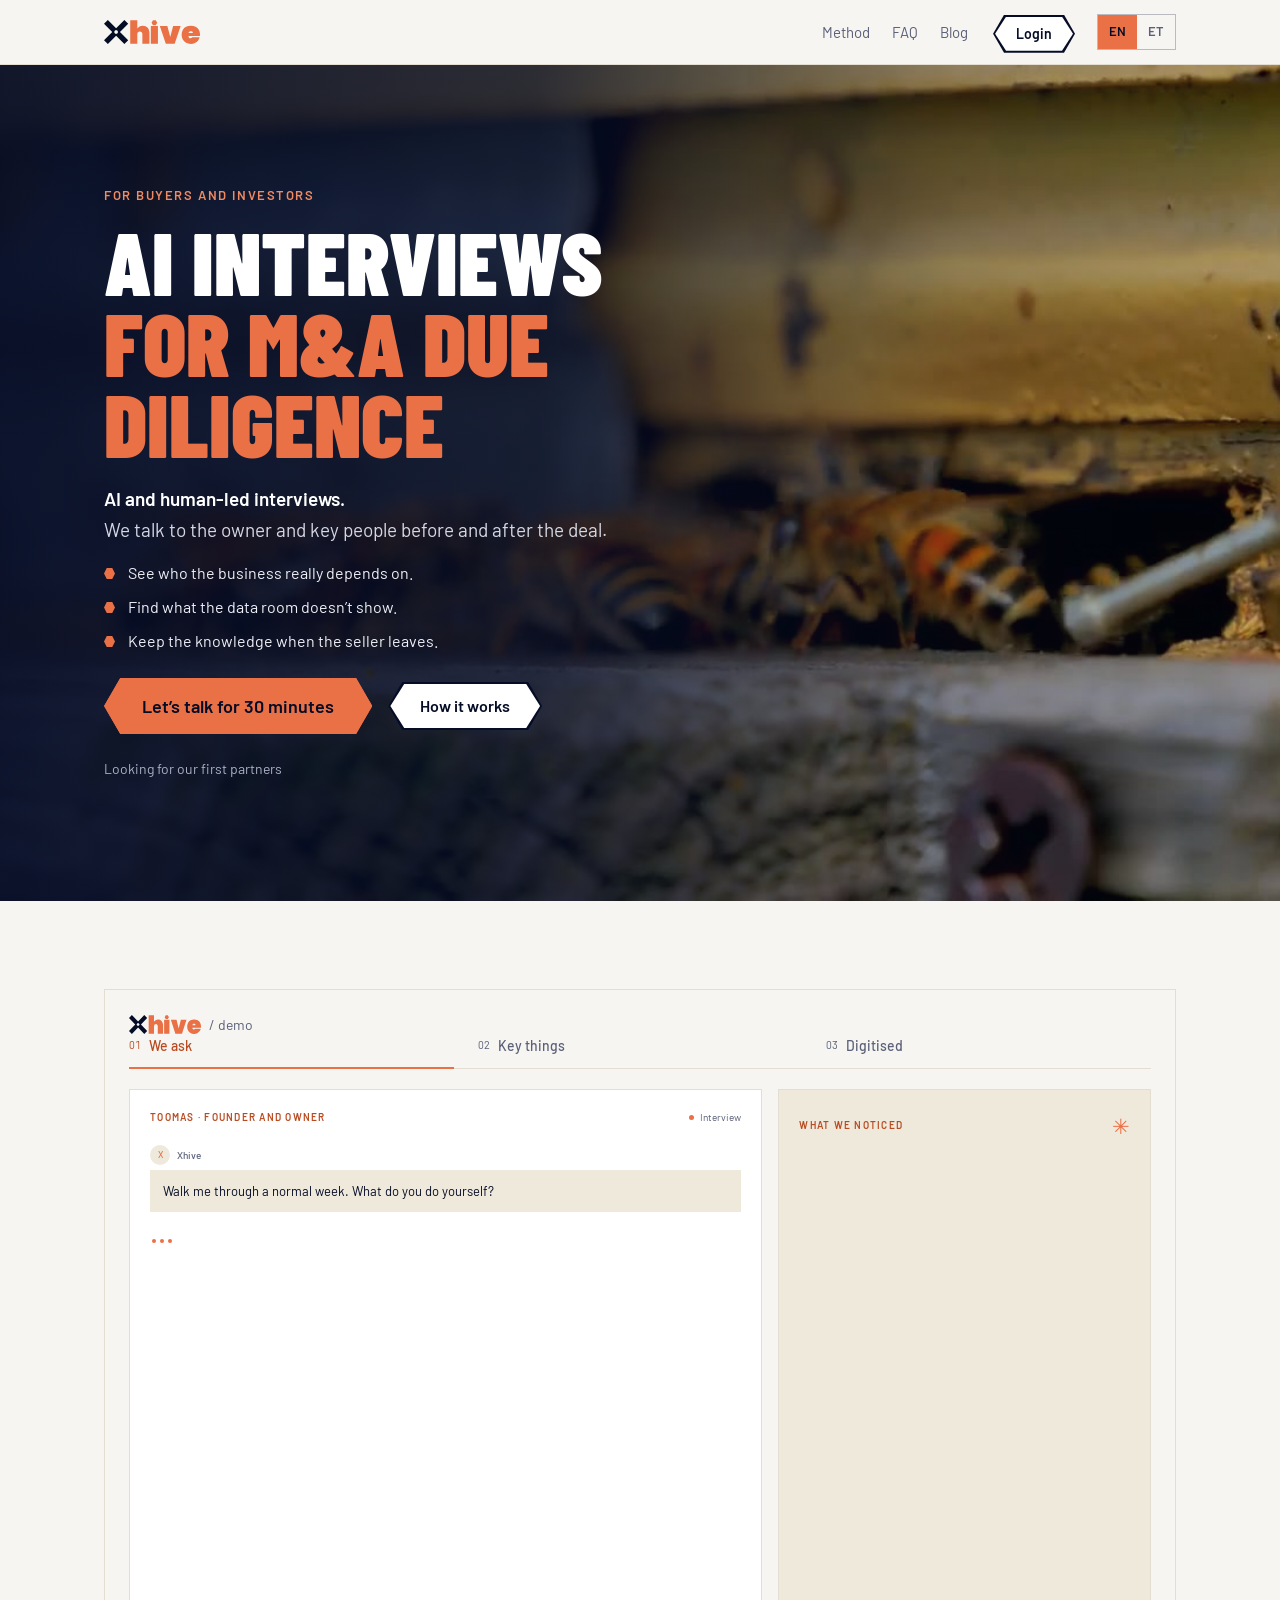
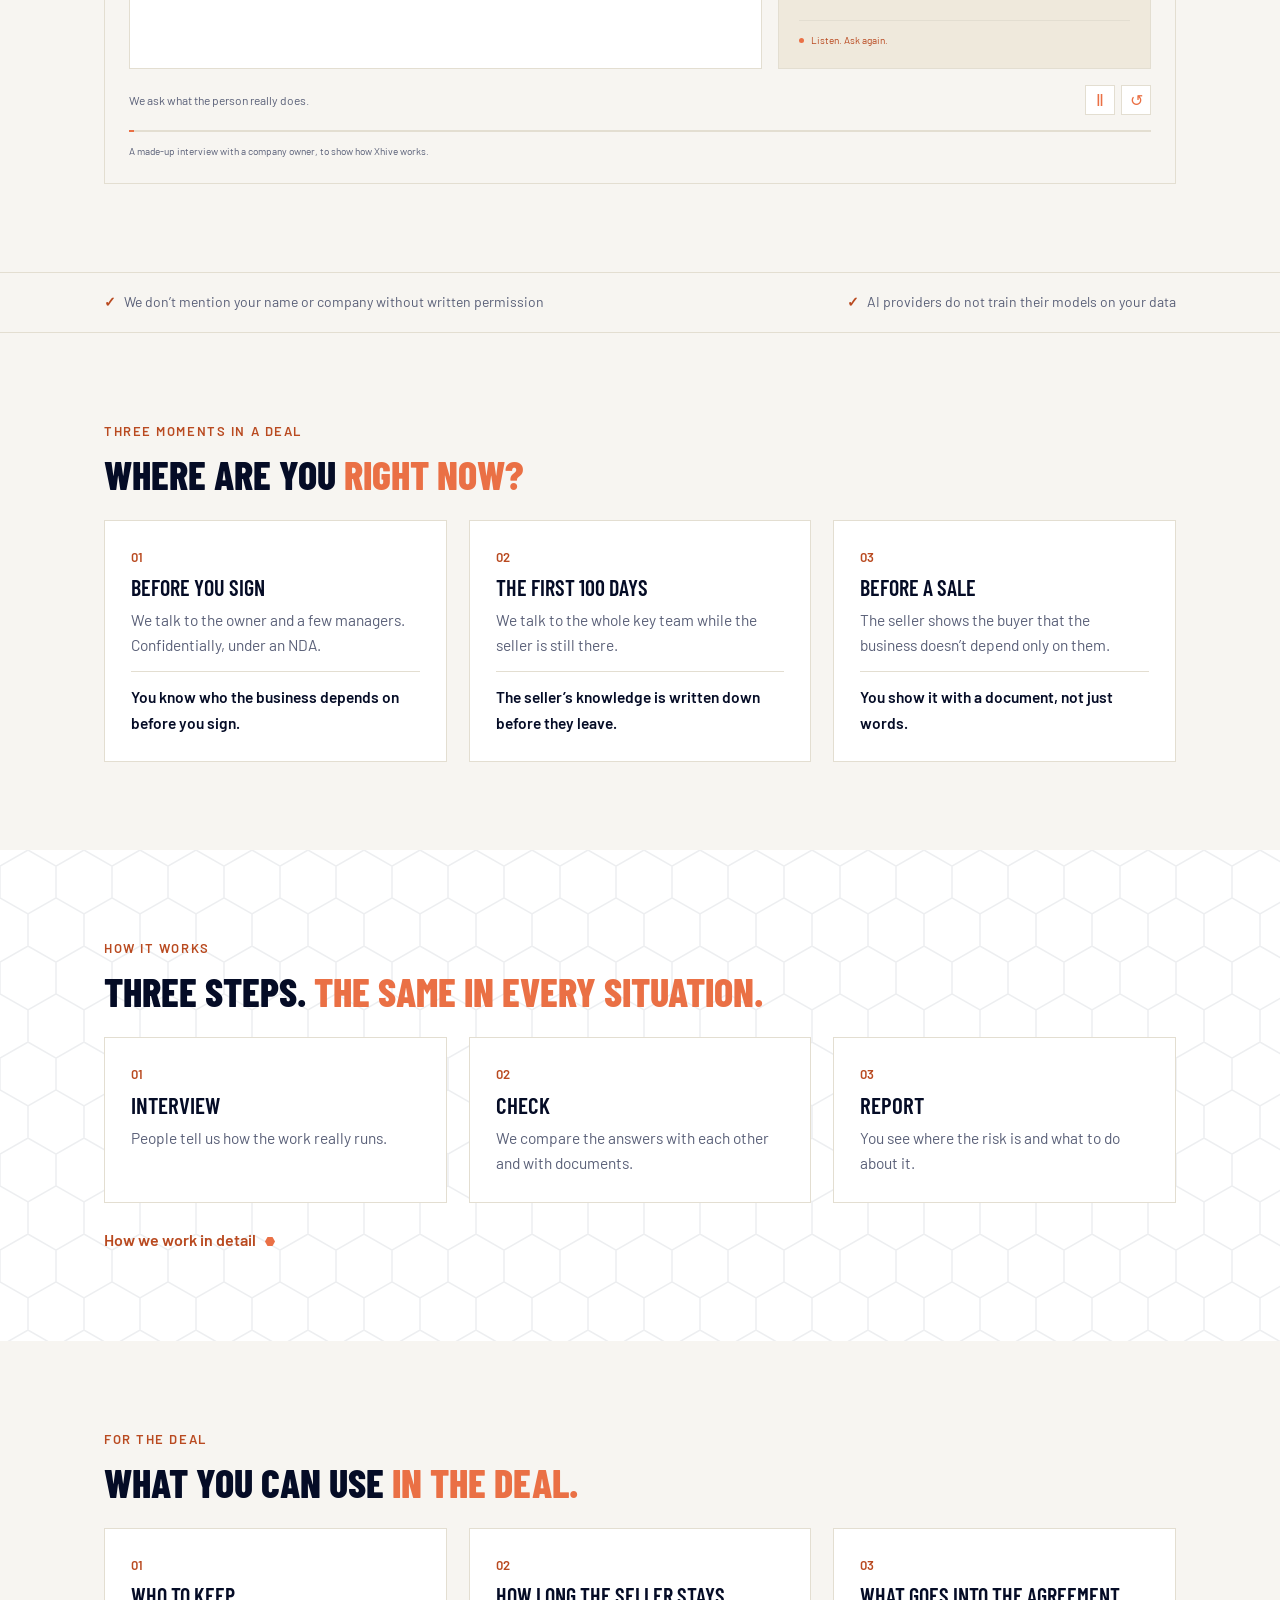
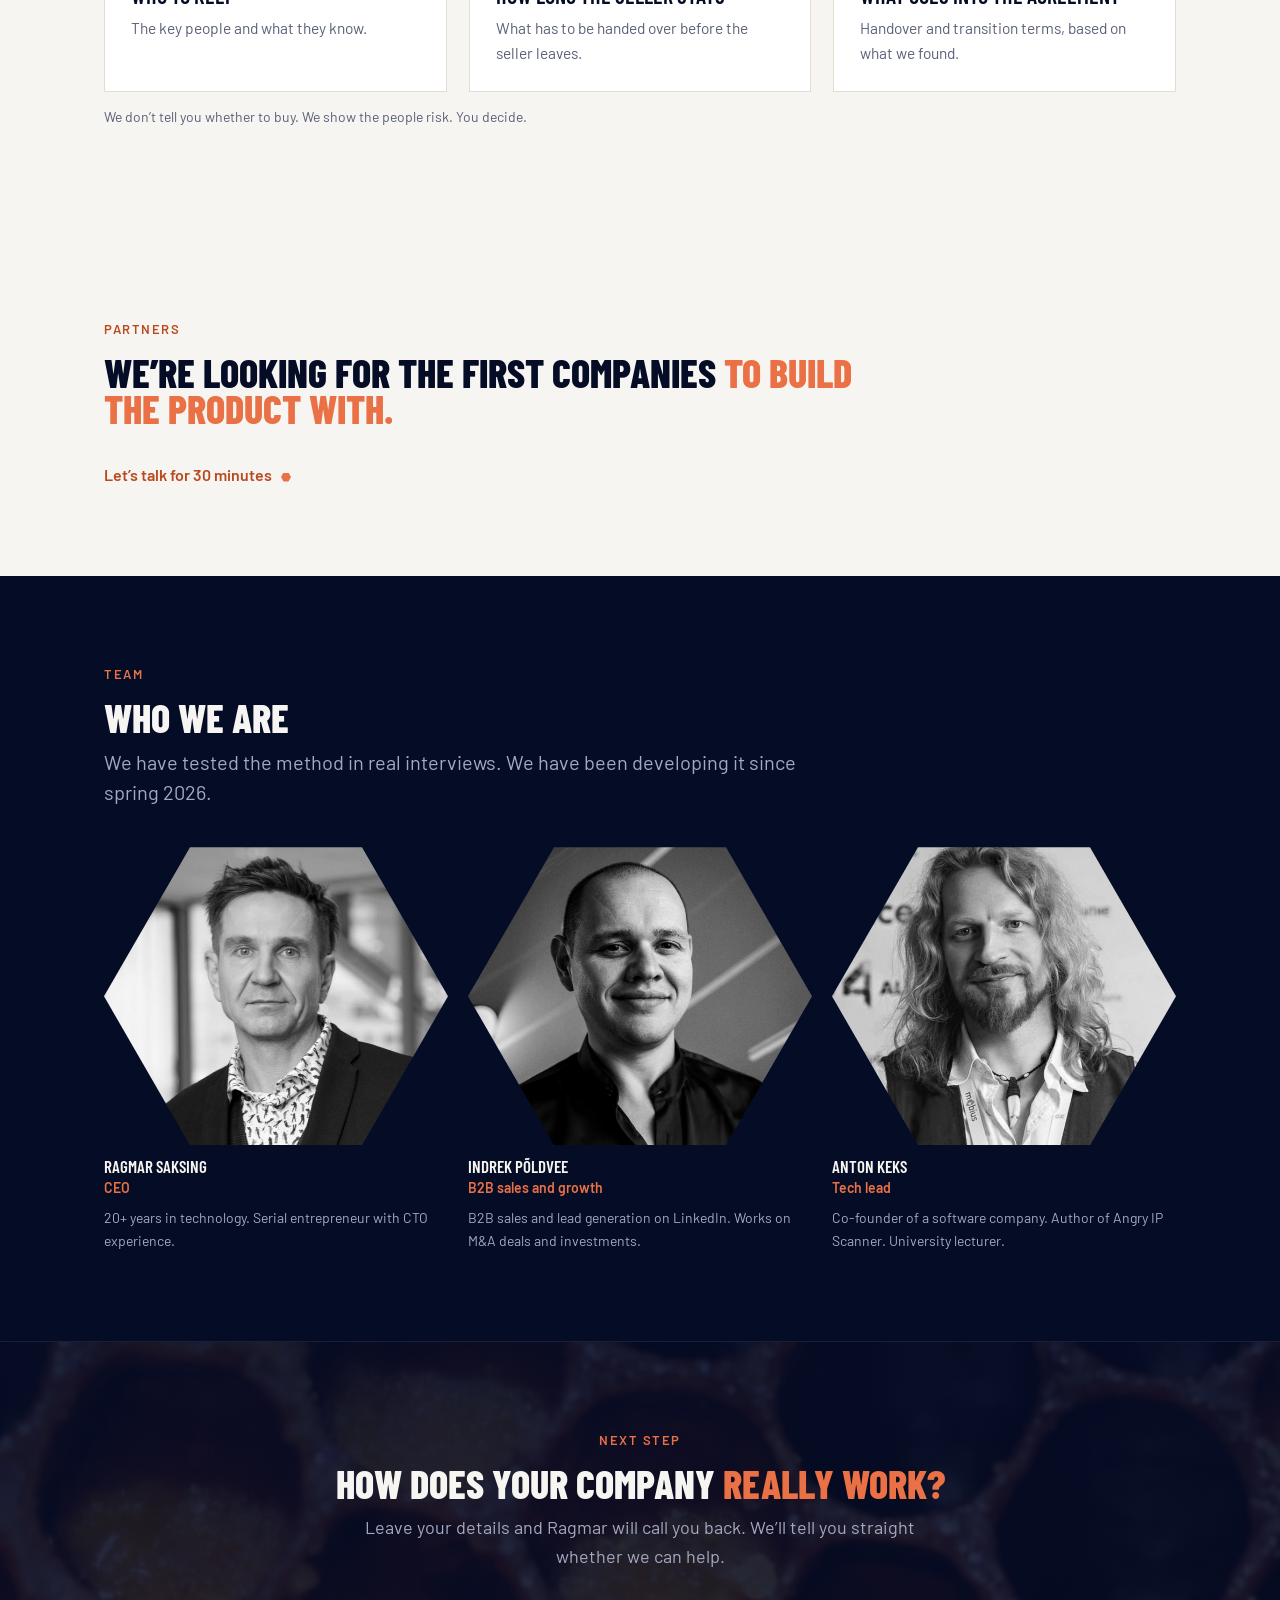
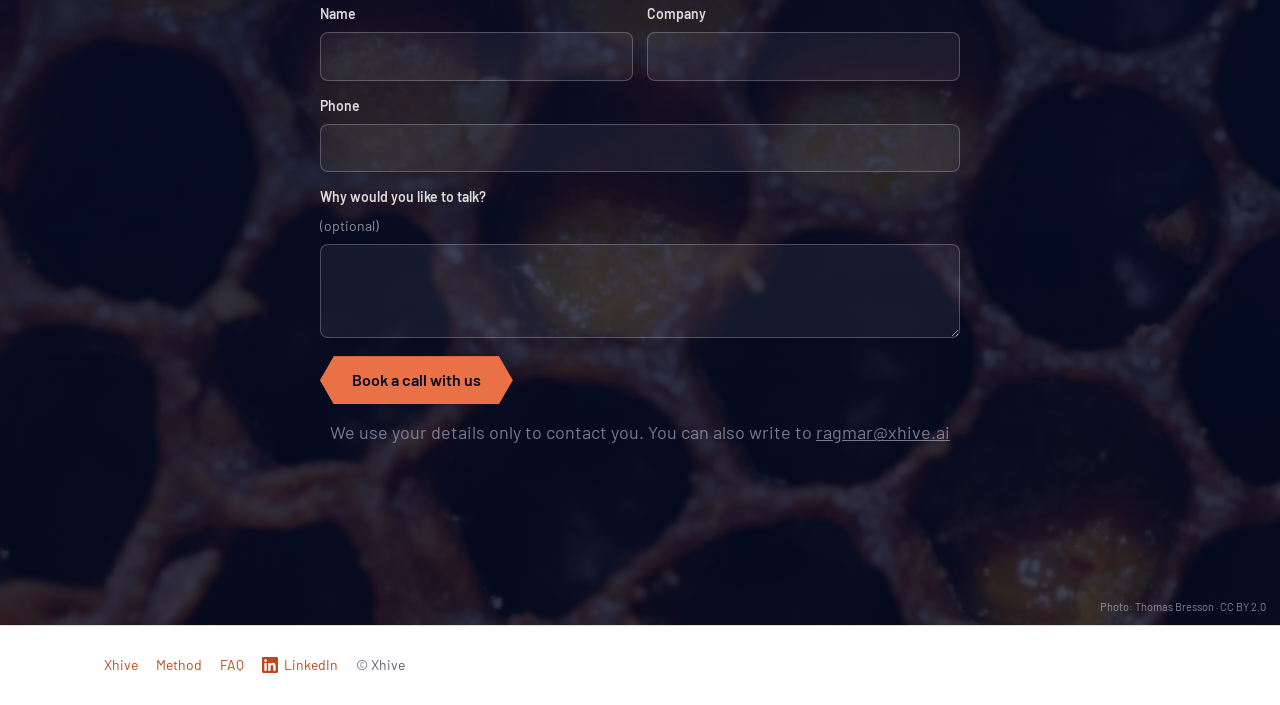
==== commit 687d3535: "Team: remove Raivo (3 people)" ====
--- a/index.html
+++ b/index.html
@@ -102,7 +102,6 @@
 <p class='lead'>We have tested the method in real interviews. We have been developing it since spring 2026.</p>
 <div class='team reveal stg'>
 <div><img src='team/ragmar.jpg?v=3' alt='Ragmar Saksing' loading='lazy'><h3><a href='mailto:ragmar@xhive.ai'>Ragmar Saksing</a></h3><div class='role'>CEO</div><p>20+ years in technology. Serial entrepreneur with CTO experience.</p></div>
-<div><img src='team/raivo.jpg?v=3' alt='Raivo Videvik' loading='lazy'><h3><a href='mailto:raivo@xhive.ai'>Raivo Videvik</a></h3><div class='role'>Business and leadership</div><p>20+ years in leadership. International team building.</p></div>
 <div><img src='team/indrek.jpg?v=3' alt='Indrek Põldvee' loading='lazy'><h3><a href='mailto:indrek@xhive.ai'>Indrek Põldvee</a></h3><div class='role'>B2B sales and growth</div><p>B2B sales and lead generation on LinkedIn. Works on M&amp;A deals and investments.</p></div>
 <div><img src='team/anton.jpg?v=3' alt='Anton Keks' loading='lazy'><h3><a href='mailto:anton@xhive.ai'>Anton Keks</a></h3><div class='role'>Tech lead</div><p>Co-founder of a software company. Author of Angry IP Scanner. University lecturer.</p></div>
 </div>
--- a/style.css
+++ b/style.css
@@ -167,7 +167,7 @@
 .myth .x{color:#a8322a}.myth .ok{color:var(--accent)}
 .myth p{margin:0;color:var(--muted);font-size:15.5px}
 .steps .card h3{font-weight:600;font-size:23px}
-.team{display:grid;grid-template-columns:repeat(4,1fr);gap:20px}
+.team{display:grid;grid-template-columns:repeat(3,1fr);gap:20px}
 .team img{width:100%;aspect-ratio:1;object-fit:cover;border-radius:12px;display:block;margin-bottom:14px;filter:grayscale(1) contrast(1.05)}
 .team h3{margin:0;font-size:17px}.team h3 a{color:inherit;text-decoration:none}.team h3 a:hover{text-decoration:underline}.team .role{color:var(--accent);font-weight:700;font-size:14px;margin:2px 0 8px}.team p{margin:0;font-size:14px;color:var(--muted)}
 .open{margin-top:28px;font-size:14.5px;color:var(--muted)}.open b{color:var(--accent);margin-right:8px}
--- a/extra.css
+++ b/extra.css
@@ -60,7 +60,7 @@
 .hero-list li:before{content:'';position:absolute;left:0;top:.5em;width:11px;height:11px;background:var(--accent);clip-path:polygon(25% 0,75% 0,100% 50%,75% 100%,25% 100%,0 50%)}
 .hero2 .lead2{font-size:19px;margin-bottom:0}
 
-/* Hero: bees video; middle sections: light hex pattern; contact: soft honeycomb */
+/* Hero: bees video; How it works: light hex pattern; contact: soft honeycomb */
 .hero2.bgx{position:relative;overflow:hidden;min-height:calc(100vh - 64px);display:flex;align-items:center;padding:96px 0;background:#050C26 url(media/bg-bees2.jpg) center/cover no-repeat}
 .hero2.bgx>.wrap{position:relative;z-index:2;width:100%}
 .hero2.bgx .bgv{position:absolute;inset:0;width:100%;height:100%;object-fit:cover;object-position:70% 60%;z-index:0}
@@ -70,7 +70,7 @@
 .credit{position:absolute;right:14px;bottom:10px;z-index:3;font-size:11px;color:rgba(255,255,255,.5);text-decoration:none}
 @media(prefers-reduced-motion:reduce){.hero2.bgx .bgv{display:none}}
 @media(max-width:700px){.hero2.bgx{min-height:0;padding:64px 0}.hero2.bgx:after{background:rgba(5,12,38,.8)}}
-section:not(#contact),.trust{background-image:url(media/hex.svg);background-size:56px 97px;background-repeat:repeat}
+#how{background-image:url(media/hex2.svg);background-size:56px 96px;background-repeat:repeat}
 #contact.combbg{position:relative;overflow:hidden;background:#050C26 url(media/bg-honeycomb-soft.jpg) center/cover no-repeat}
 #contact.combbg:before{content:'';position:absolute;inset:0;background:linear-gradient(180deg,rgba(5,12,38,.9),rgba(5,12,38,.78));z-index:0}
 #contact.combbg>.wrap{position:relative;z-index:1}#contact.combbg .credit{z-index:2}
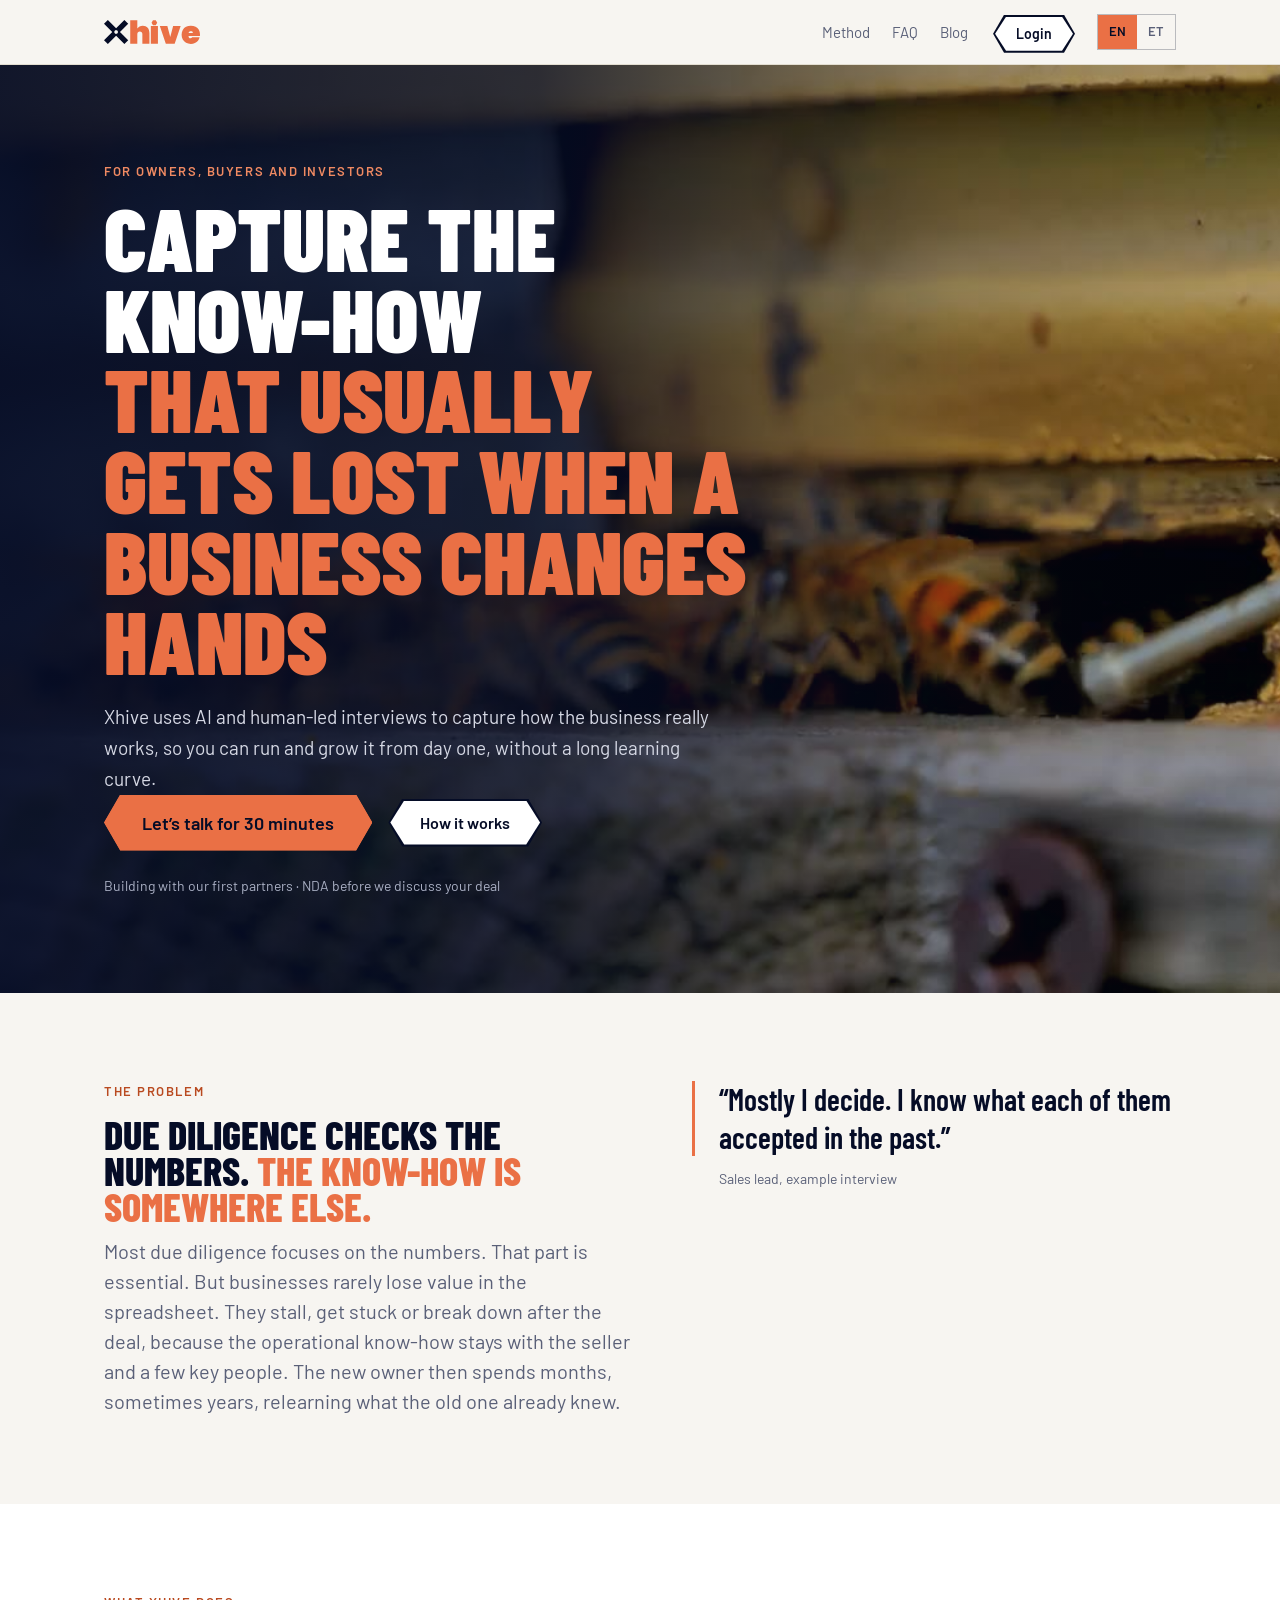
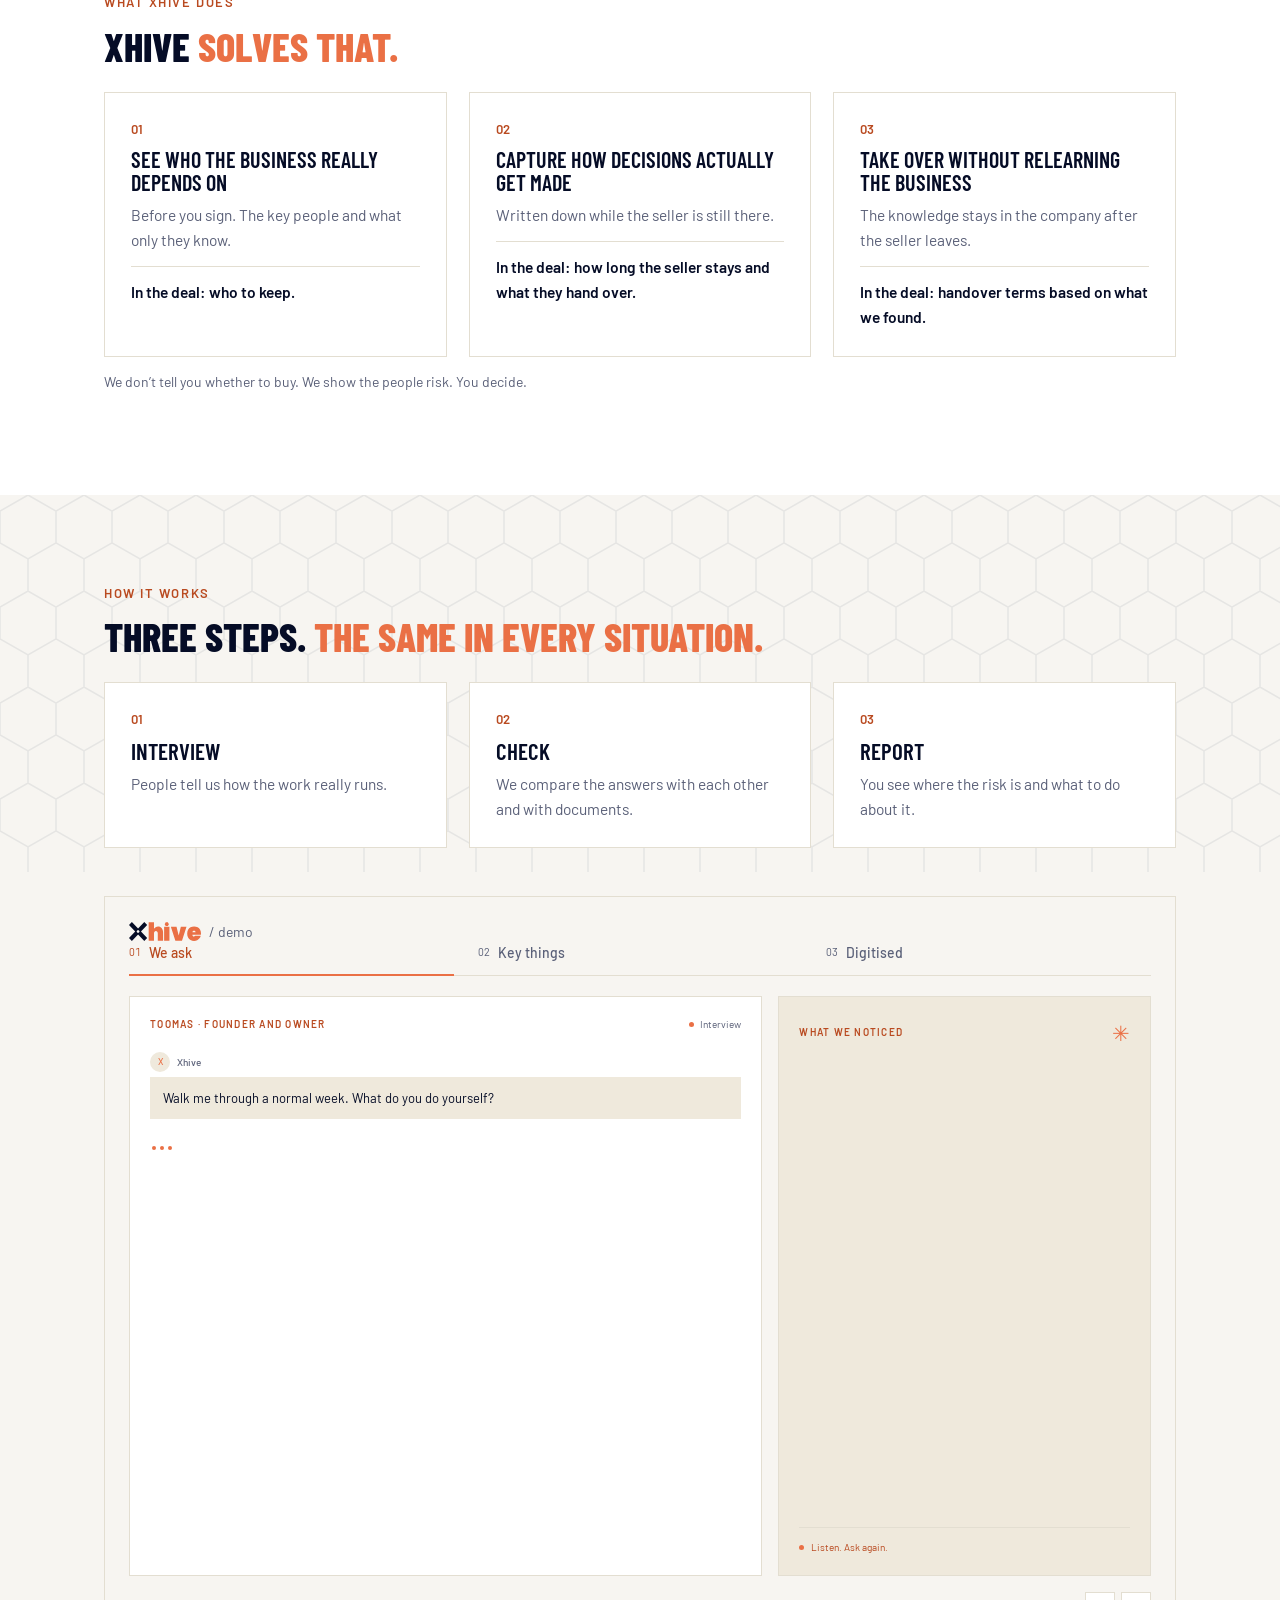
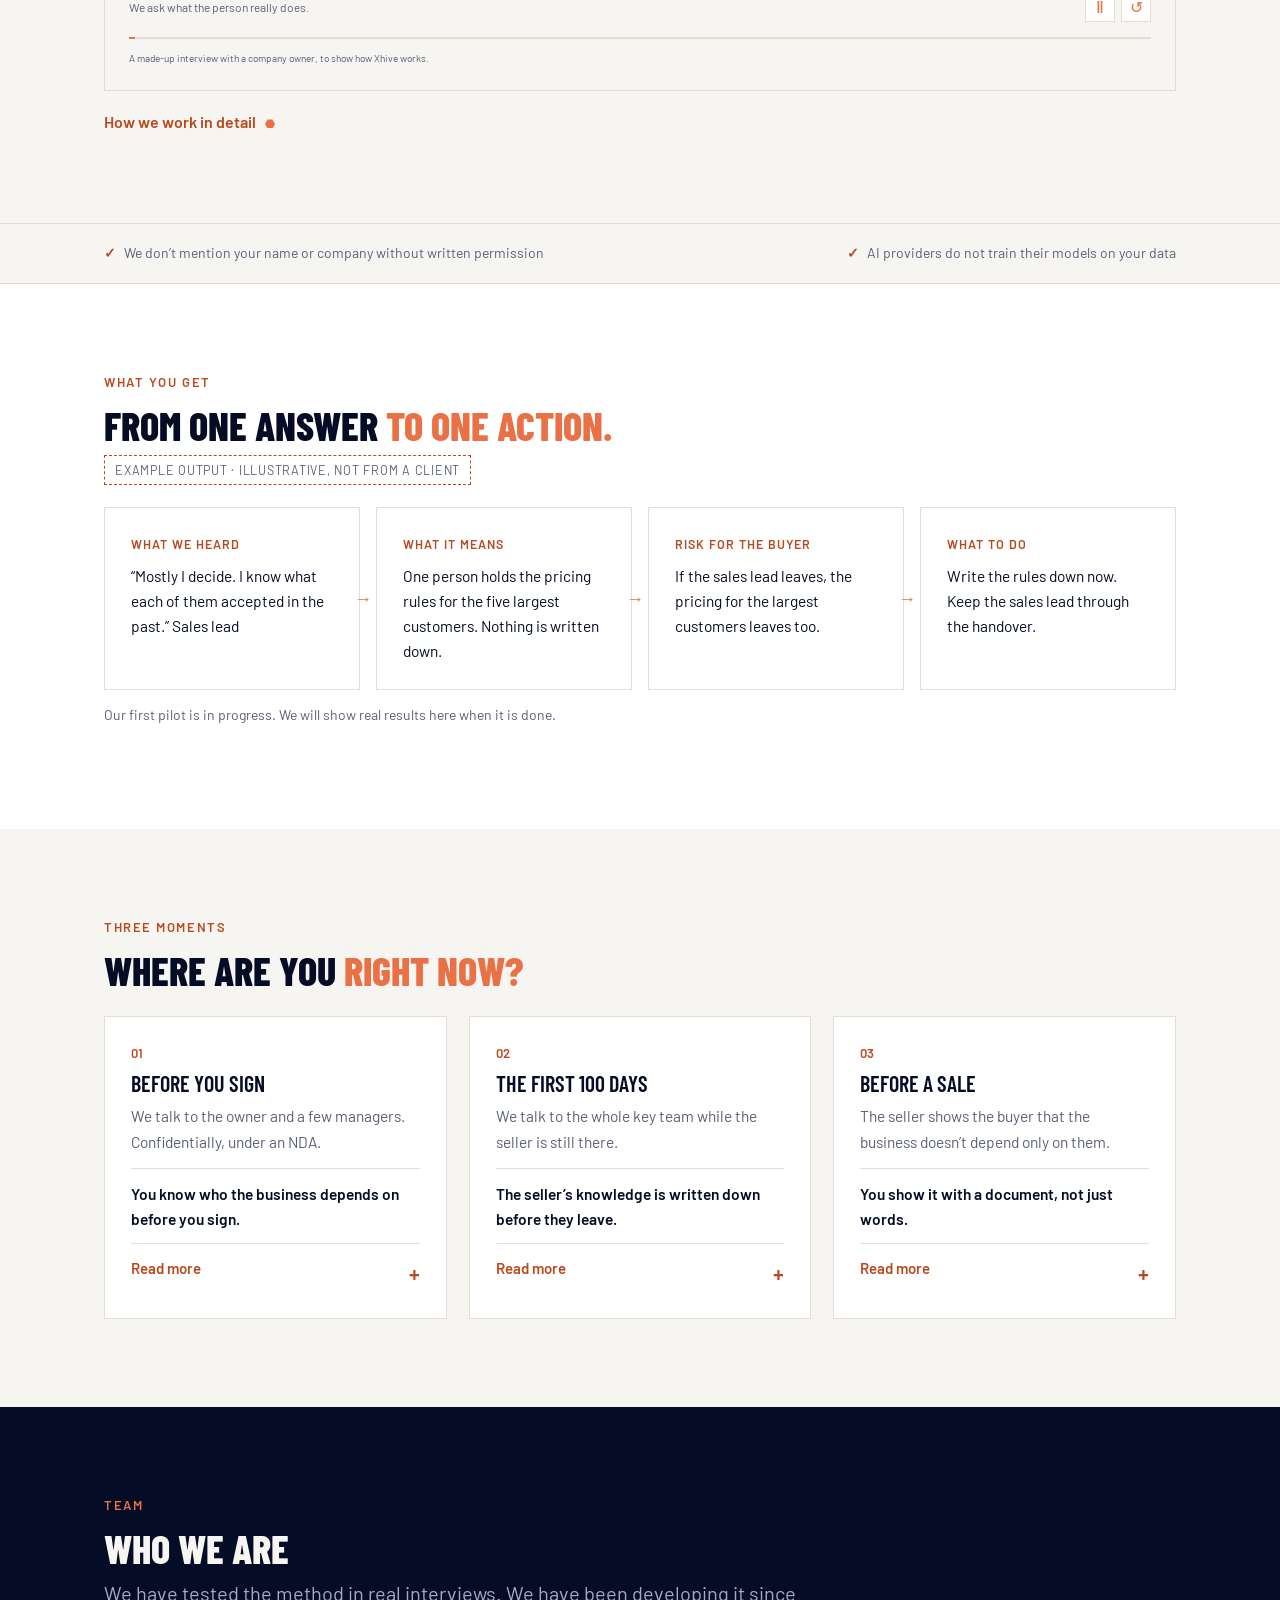
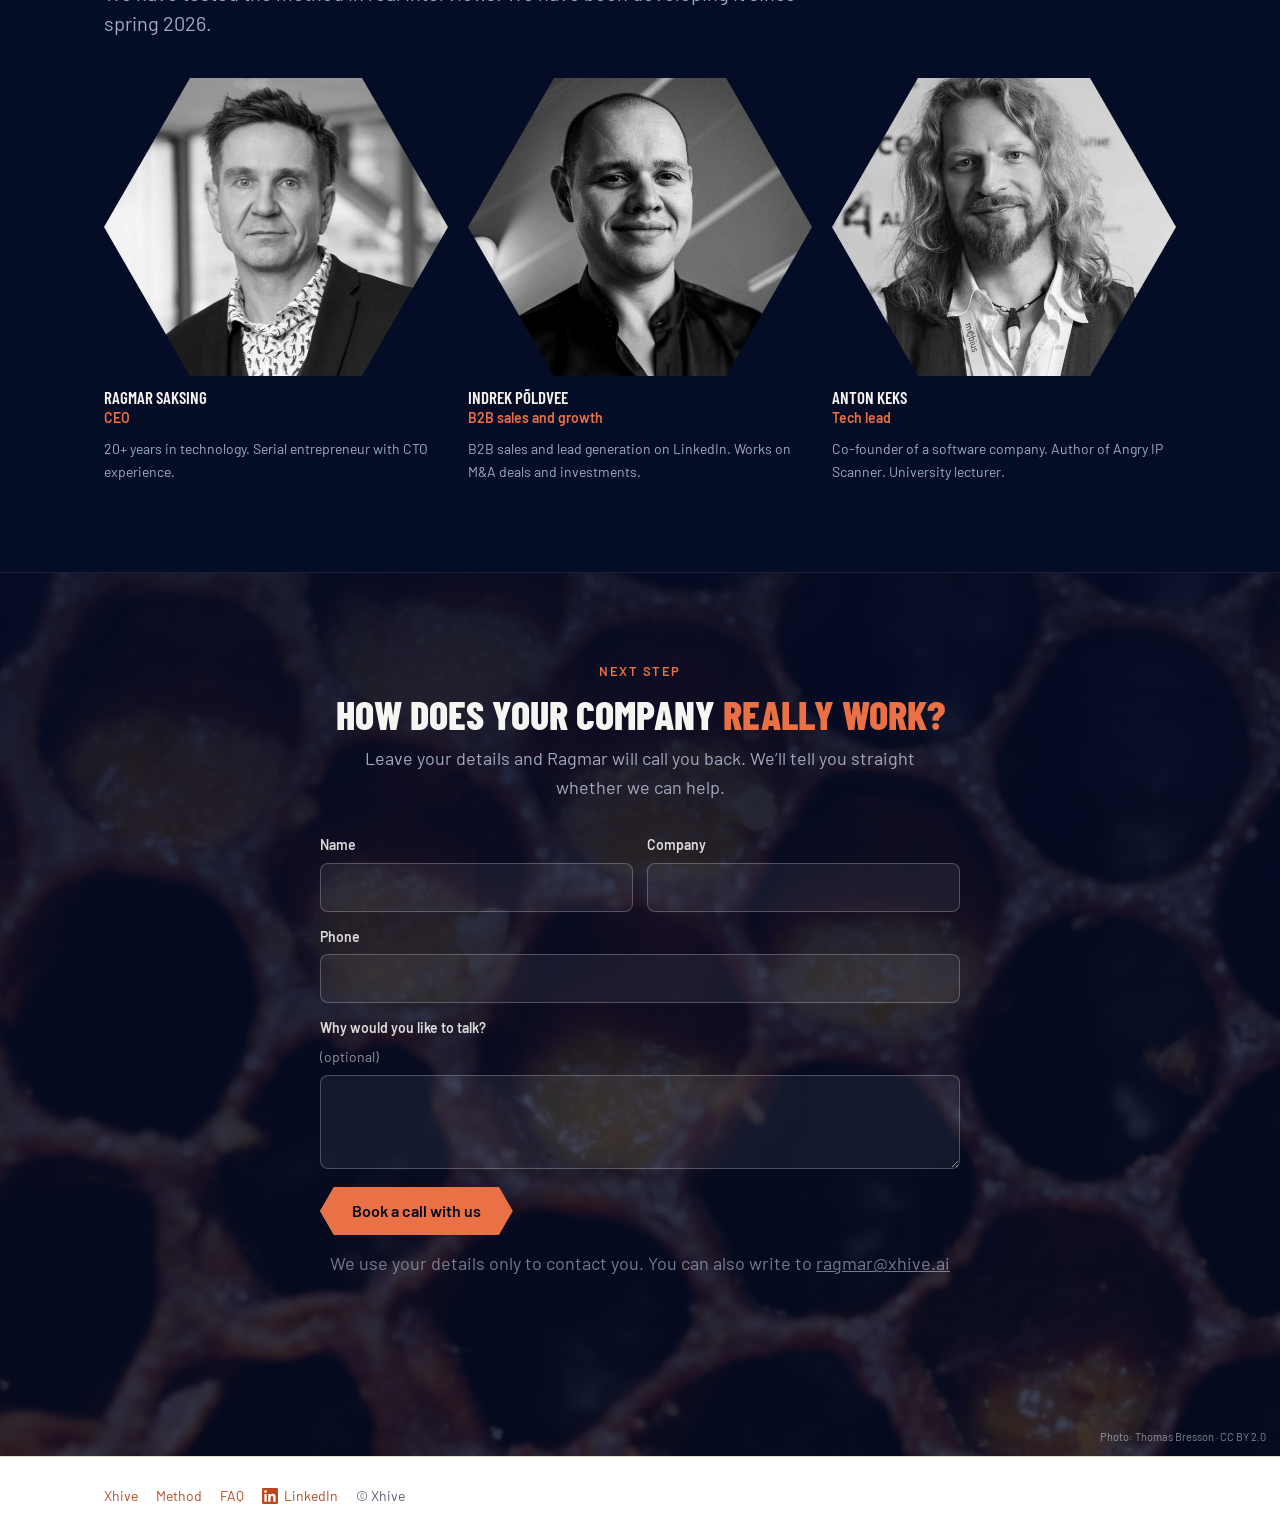
==== commit 3e3f18f7: "Mock: problem-first narrative (hero, problem, solution, how, sample output, expandable moments)" ====
--- a/index.html
+++ b/index.html
@@ -31,15 +31,41 @@
 <div class='view' data-v='home'>
 <div class='hero2 bgx xh-on-dark'><video class='bgv' autoplay muted loop playsinline preload='auto' poster='media/bg-bees2.jpg' aria-hidden='true'><source src='media/bg-bees2.mp4' type='video/mp4'></video><div class='wrap'>
 <div>
-<div class='eyebrow'>For buyers and investors</div>
-<h1>AI interviews<br><em>for M&amp;A due diligence</em></h1>
-<p class='lead2'><strong>AI and human-led interviews.</strong><br>We talk to the owner and key people before and after the deal.</p>
-<ul class='hero-list'><li>See who the business really depends on.</li><li>Find what the data room doesn’t show.</li><li>Keep the knowledge when the seller leaves.</li></ul>
+<div class='eyebrow'>For owners, buyers and investors</div>
+<h1>Capture the know-how<br><em>that usually gets lost when a business changes hands</em></h1>
+<p class='lead2'>Xhive uses AI and human-led interviews to capture how the business really works, so you can run and grow it from day one, without a long learning curve.</p>
 <div class='cta'><a class='xh-btn xh-btn--primary xh-btn--lg' href='#contact'>Let’s talk for 30 minutes<span class='xh-btn__x' aria-hidden='true'></span></a><a class='xh-btn xh-btn--outline' href='#how'>How it works</a></div>
-<div class='meta'>Looking for our first partners</div>
+<div class='meta'>Building with our first partners · NDA before we discuss your deal</div>
 </div>
 </div></div>
-<section id='demo'><div class='wrap'>
+<section id='problem'><div class='wrap prob'>
+<div><div class='eyebrow'>The problem</div>
+<h2>Due diligence checks the numbers. <em>The know-how is somewhere else.</em></h2>
+<p class='lead'>Most due diligence focuses on the numbers. That part is essential. But businesses rarely lose value in the spreadsheet. They stall, get stuck or break down after the deal, because the operational know-how stays with the seller and a few key people. The new owner then spends months, sometimes years, relearning what the old one already knew.</p></div>
+<figure class='pq reveal'><blockquote class='quote'>“Mostly I decide. I know what each of them accepted in the past.”</blockquote><figcaption>Sales lead, example interview</figcaption></figure>
+</div></section>
+
+<section id='solves' class='bg'><div class='wrap'>
+<div class='eyebrow'>What Xhive does</div>
+<h2>Xhive <em>solves that.</em></h2>
+<div class='grid g3 reveal stg' style='margin-top:28px'>
+<div class='card'><span class='num'>01</span><h3>See who the business really depends on</h3><p>Before you sign. The key people and what only they know.</p><p class='gain'>In the deal: who to keep.</p></div>
+<div class='card'><span class='num'>02</span><h3>Capture how decisions actually get made</h3><p>Written down while the seller is still there.</p><p class='gain'>In the deal: how long the seller stays and what they hand over.</p></div>
+<div class='card'><span class='num'>03</span><h3>Take over without relearning the business</h3><p>The knowledge stays in the company after the seller leaves.</p><p class='gain'>In the deal: handover terms based on what we found.</p></div>
+</div>
+<p class='note'>We don’t tell you whether to buy. We show the people risk. You decide.</p>
+</div></section>
+
+<section id='how'><div class='wrap'>
+<div class='eyebrow'>How it works</div>
+<h2>Three steps. <em>The same in every situation.</em></h2>
+<div class='grid g3 steps reveal stg' style='margin-top:28px'>
+<div class='card'><span class='num'>01</span><h3>Interview</h3><p>People tell us how the work really runs.</p></div>
+<div class='card'><span class='num'>02</span><h3>Check</h3><p>We compare the answers with each other and with documents.</p></div>
+<div class='card'><span class='num'>03</span><h3>Report</h3><p>You see where the risk is and what to do about it.</p></div>
+</div>
+</div></section>
+<section id='demo' class='demo-after'><div class='wrap'>
 <div id="xhive-demo" data-lang="en" lang="en">
   <div class="pd-top"><span class="pd-brand"><img src="brand/xhive-logo.svg" alt="Xhive" class="pd-logo"><span class="pd-muted">/ company memory</span></span></div>
   <div class="pd-steps" aria-label="Process stages"><button type="button" data-stage="0" aria-pressed="true"><span>01</span><b>We ask</b></button><button type="button" data-stage="1" aria-pressed="false"><span>02</span><b>What it reveals</b></button><button type="button" data-stage="2" aria-pressed="false"><span>03</span><b>What could change</b></button></div>
@@ -51,50 +77,35 @@
   <div class="pd-track" aria-hidden="true"><div></div></div>
   <div class="pd-disclaimer" data-label="disclaimer"></div>
 </div>
+<a class='xh-link' href='#/meetod'>How we work in detail</a>
 </div></section>
 <div class='trust'><div class='wrap'>
 <span class='it'>We don’t mention your name or company without written permission</span>
 <span class='it'>AI providers do not train their models on your data</span>
 </div></div>
 
+<section id='result' class='bg'><div class='wrap'>
+<div class='eyebrow'>What you get</div>
+<h2>From one answer <em>to one action.</em></h2>
+<div class='sample-tag'>Example output · illustrative, not from a client</div>
+<div class='chain reveal stg'>
+<div class='card'><span class='num'>What we heard</span><p>“Mostly I decide. I know what each of them accepted in the past.” Sales lead</p></div>
+<div class='card'><span class='num'>What it means</span><p>One person holds the pricing rules for the five largest customers. Nothing is written down.</p></div>
+<div class='card'><span class='num'>Risk for the buyer</span><p>If the sales lead leaves, the pricing for the largest customers leaves too.</p></div>
+<div class='card'><span class='num'>What to do</span><p>Write the rules down now. Keep the sales lead through the handover.</p></div>
+</div>
+<p class='note'>Our first pilot is in progress. We will show real results here when it is done.</p>
+</div></section>
+
 <section id='entry'><div class='wrap'>
-<div class='eyebrow'>Three moments in a deal</div>
+<div class='eyebrow'>Three moments</div>
 <h2>Where are you <em>right now?</em></h2>
 <div class='grid g3 reveal stg' style='margin-top:28px'>
-<div class='card'><span class='num'>01</span><h3>Before you sign</h3><p>We talk to the owner and a few managers. Confidentially, under an NDA.</p><p class='gain'>You know who the business depends on before you sign.</p></div>
-<div class='card'><span class='num'>02</span><h3>The first 100 days</h3><p>We talk to the whole key team while the seller is still there.</p><p class='gain'>The seller’s knowledge is written down before they leave.</p></div>
-<div class='card'><span class='num'>03</span><h3>Before a sale</h3><p>The seller shows the buyer that the business doesn’t depend only on them.</p><p class='gain'>You show it with a document, not just words.</p></div>
-</div>
-</div></section>
-
-<section id='how' class='bg'><div class='wrap'>
-<div class='eyebrow'>How it works</div>
-<h2>Three steps. <em>The same in every situation.</em></h2>
-<div class='grid g3 steps reveal stg' style='margin-top:28px'>
-<div class='card'><span class='num'>01</span><h3>Interview</h3><p>People tell us how the work really runs.</p></div>
-<div class='card'><span class='num'>02</span><h3>Check</h3><p>We compare the answers with each other and with documents.</p></div>
-<div class='card'><span class='num'>03</span><h3>Report</h3><p>You see where the risk is and what to do about it.</p></div>
-</div>
-<a class='xh-link' href='#/meetod'>How we work in detail</a>
-</div></section>
-
-<section id='deal'><div class='wrap'>
-<div class='eyebrow'>For the deal</div>
-<h2>What you can use <em>in the deal.</em></h2>
-<div class='grid g3 reveal stg' style='margin-top:28px'>
-<div class='card'><span class='num'>01</span><h3>Who to keep</h3><p>The key people and what they know.</p></div>
-<div class='card'><span class='num'>02</span><h3>How long the seller stays</h3><p>What has to be handed over before the seller leaves.</p></div>
-<div class='card'><span class='num'>03</span><h3>What goes into the agreement</h3><p>Handover and transition terms, based on what we found.</p></div>
-</div>
-<p class='note'>We don’t tell you whether to buy. We show the people risk. You decide.</p>
-</div></section>
-
-<section id='pilot'><div class='wrap'>
-<div class='eyebrow'>Partners</div>
-<h2>We’re looking for the first companies <em>to build the product with.</em></h2>
-<a class='xh-link' href='#contact'>Let’s talk for 30 minutes</a>
-</div></section>
-
+<div class='card'><span class='num'>01</span><h3>Before you sign</h3><p>We talk to the owner and a few managers. Confidentially, under an NDA.</p><p class='gain'>You know who the business depends on before you sign.</p><details class='more'><summary>Read more</summary><dl><dt>The risk</dt><dd>You buy a business whose know-how sits in one or two heads. Often you find out only after closing.</dd><dt>What we do</dt><dd>We interview the owner and a few managers and compare what they say with the documents in the data room.</dd><dt>What you get</dt><dd>A list of key people and what only they know. What to put in the agreement: who to keep, how long the seller stays.</dd></dl></details></div>
+<div class='card'><span class='num'>02</span><h3>The first 100 days</h3><p>We talk to the whole key team while the seller is still there.</p><p class='gain'>The seller’s knowledge is written down before they leave.</p><details class='more'><summary>Read more</summary><dl><dt>The risk</dt><dd>The seller leaves before the knowledge is handed over. Decisions slow down and customers notice.</dd><dt>What we do</dt><dd>We interview the whole key team while the seller is still in the company.</dd><dt>What you get</dt><dd>The seller’s knowledge written down, a handover plan with an owner for each item, and tasks that can be automated.</dd></dl></details></div>
+<div class='card'><span class='num'>03</span><h3>Before a sale</h3><p>The seller shows the buyer that the business doesn’t depend only on them.</p><p class='gain'>You show it with a document, not just words.</p><details class='more'><summary>Read more</summary><dl><dt>The risk</dt><dd>A buyer sees a business that depends on its owner as a risk.</dd><dt>What we do</dt><dd>We interview the owner and the key team before you go to market.</dd><dt>What you get</dt><dd>A document that shows the buyer how the business runs without you.</dd></dl></details></div>
+</div>
+</div></section>
 
 <section id='team'><div class='wrap'>
 <div class='eyebrow'>Team</div>
--- a/extra.css
+++ b/extra.css
@@ -76,3 +76,12 @@
 #contact.combbg>.wrap{position:relative;z-index:1}#contact.combbg .credit{z-index:2}
 /* Login stays reachable when the top nav collapses on phone/tablet */
 .mnav .mlogin{margin-left:auto;color:var(--ink);font-weight:700}
+/* narrative-mock 17.11.2026 */
+#how{padding-bottom:24px}#demo.demo-after{padding-top:24px}#demo.demo-after .xh-link{margin-top:18px}
+.pq{margin:0}.pq figcaption{margin-top:12px;padding-left:27px;font-size:14px;color:var(--muted)}
+.sample-tag{display:inline-block;margin:0 0 22px;padding:4px 10px;border:1px dashed var(--accent-deep,#c55);font-size:12.5px;letter-spacing:.06em;text-transform:uppercase;color:var(--muted)}
+#result .chain .card .num{display:block;font-size:12.5px;letter-spacing:.08em;text-transform:uppercase;margin-bottom:8px}
+#entry details.more{border:0;padding:12px 0 0;margin-top:12px;border-top:1px solid var(--line)}
+#entry details.more summary{font-size:15px;color:var(--accent-deep,var(--accent))}
+#entry details.more dl{margin:10px 0 0}#entry details.more dt{font-weight:700;font-size:13px;letter-spacing:.06em;text-transform:uppercase;margin-top:12px;color:var(--ink)}
+#entry details.more dd{margin:4px 0 0;color:var(--muted);font-size:15px}
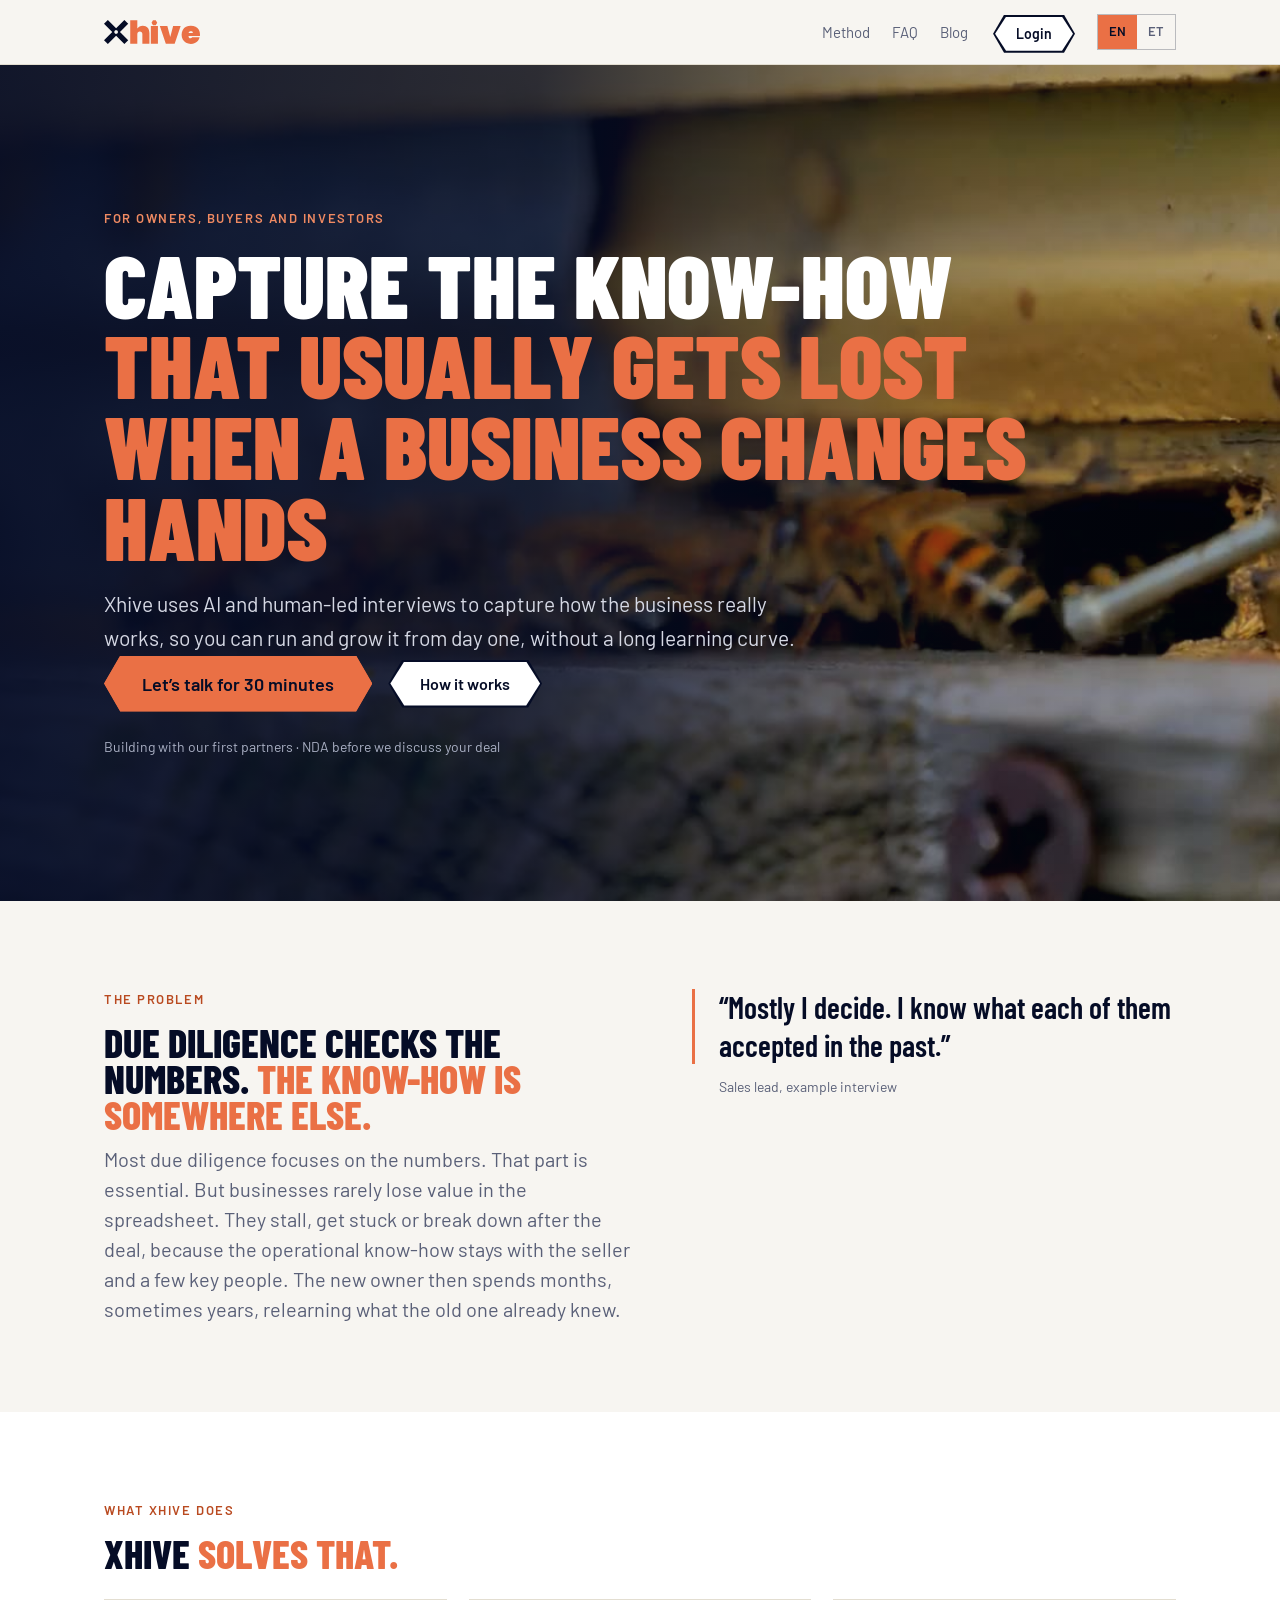
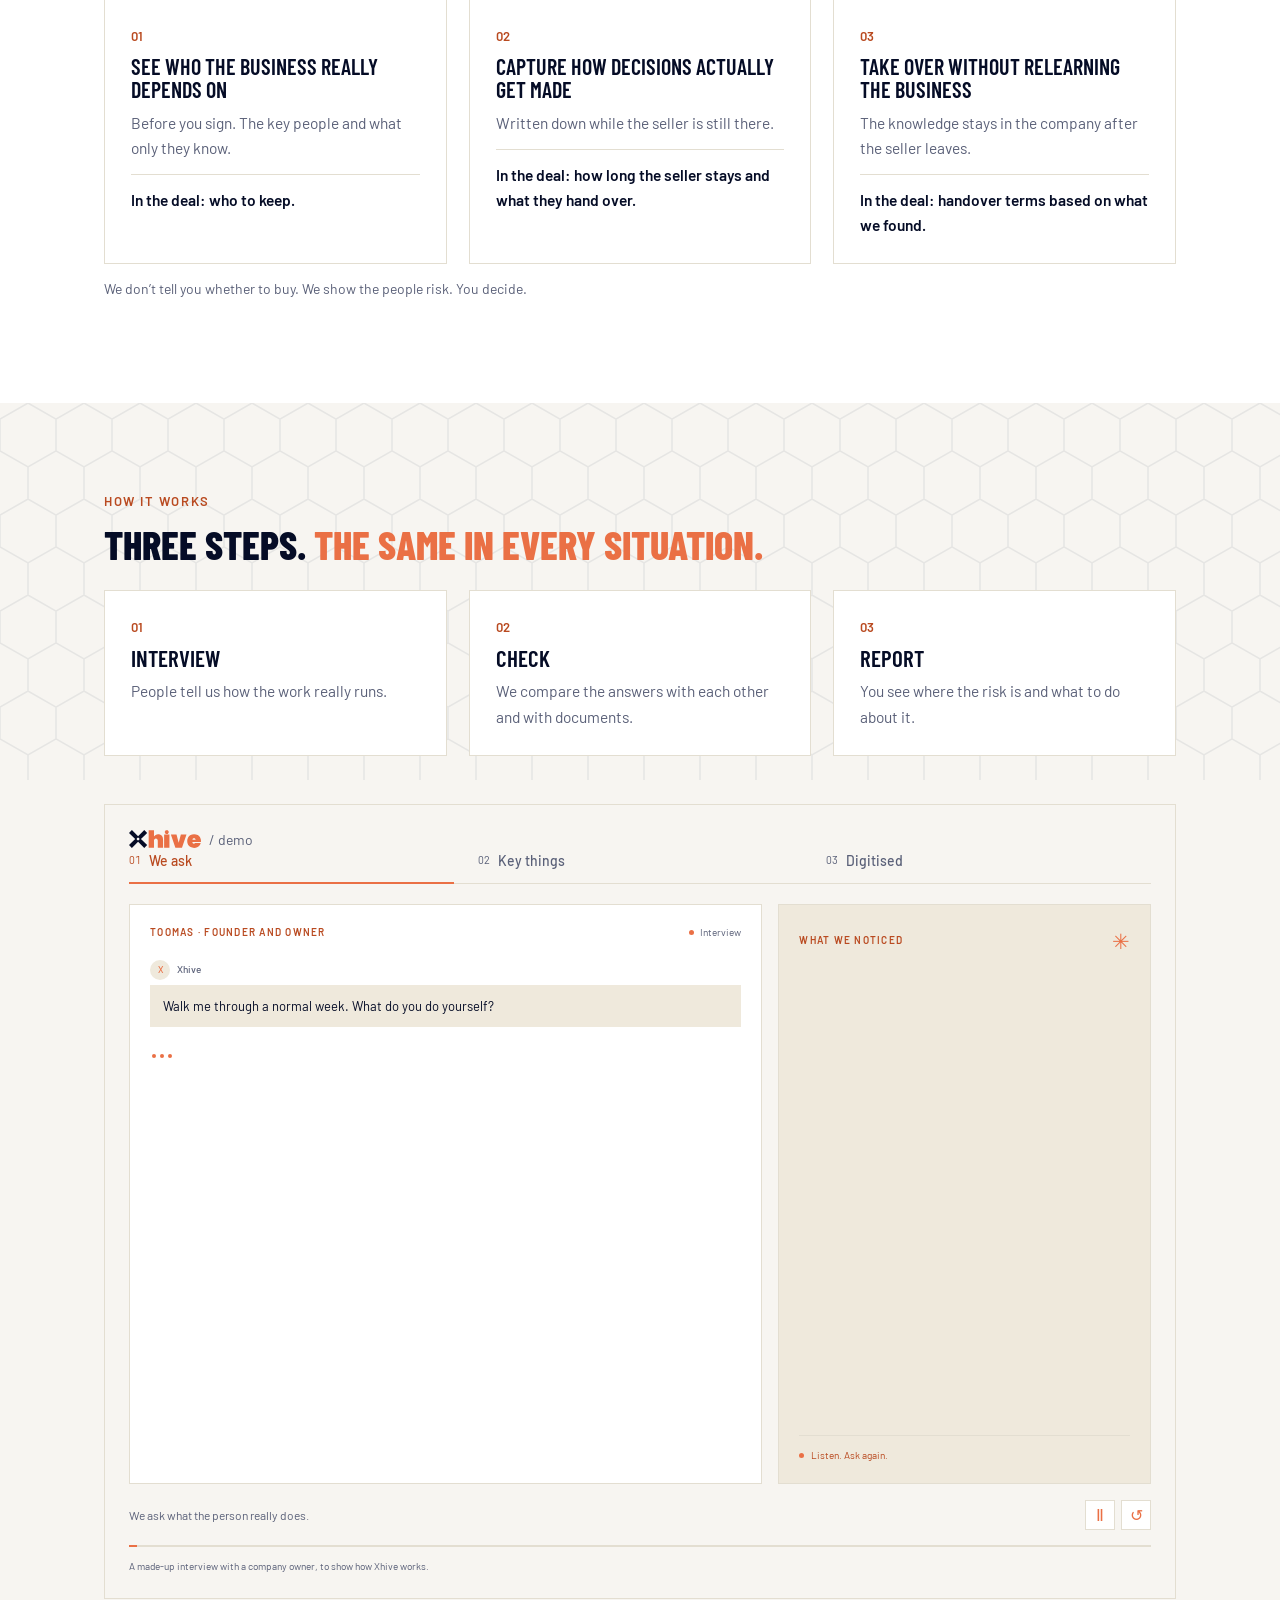
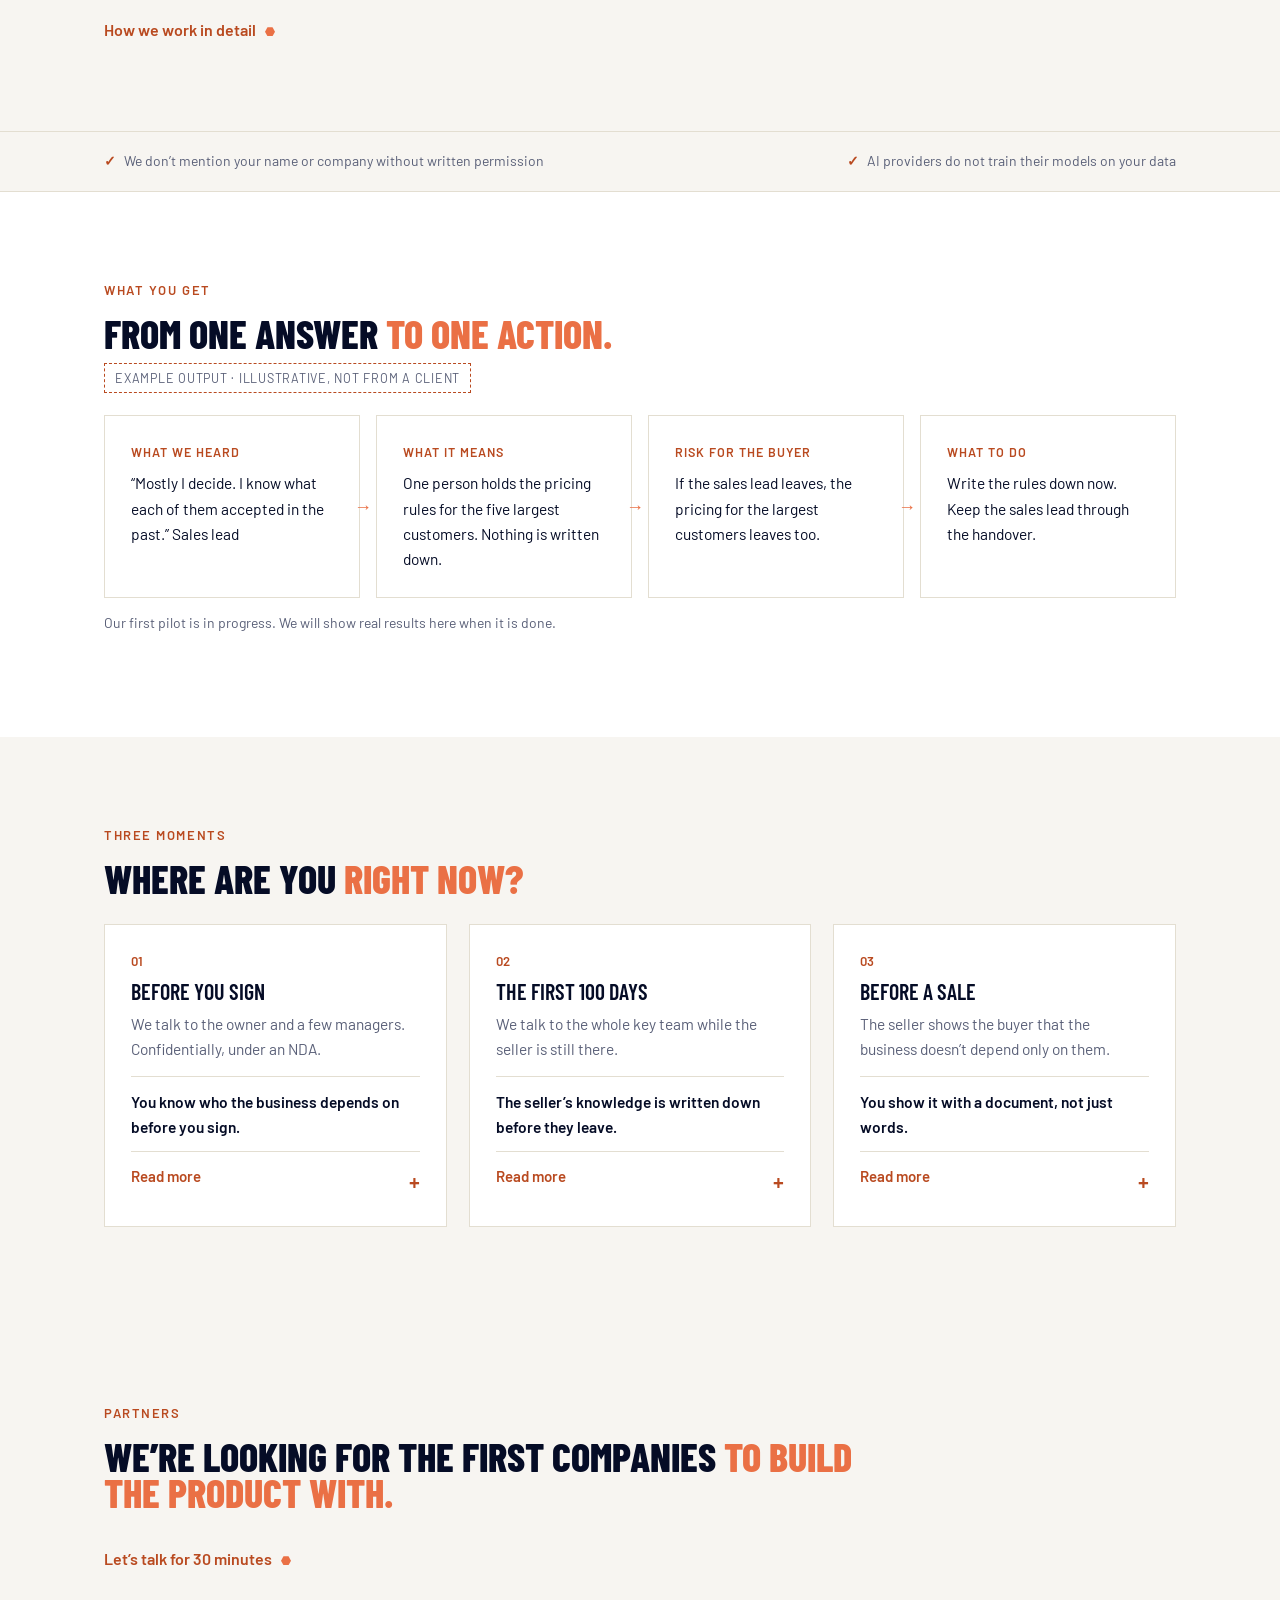
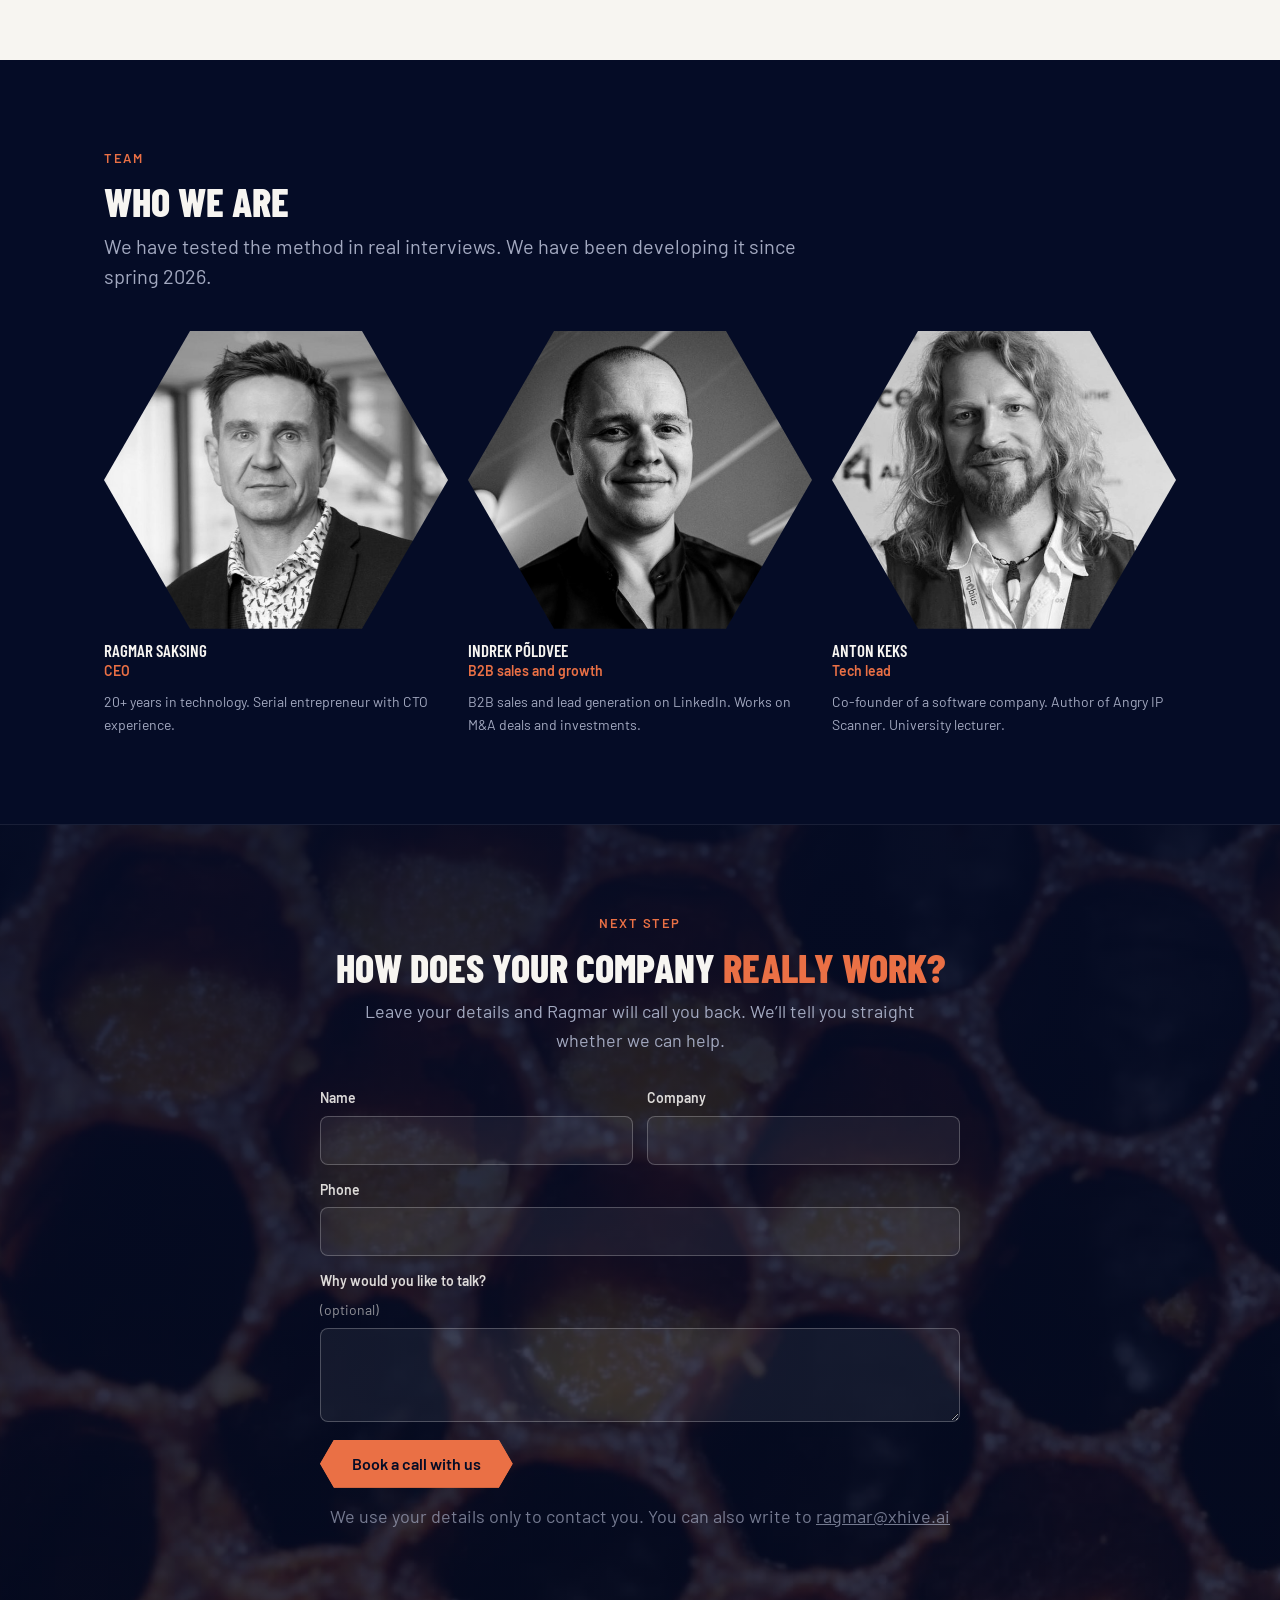
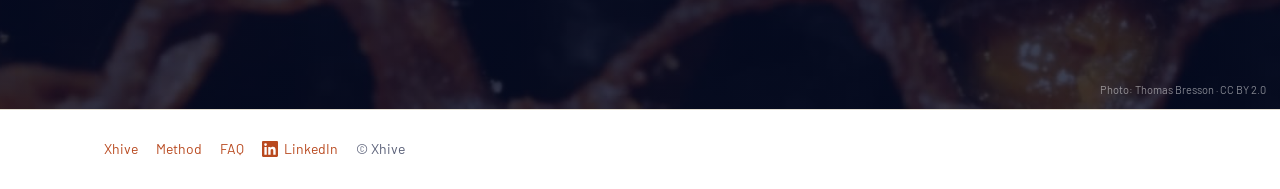
==== commit bbc19521: "Hero wider on large screens (aligned with header), bring back Partners block" ====
--- a/index.html
+++ b/index.html
@@ -107,6 +107,12 @@
 </div>
 </div></section>
 
+<section id='pilot'><div class='wrap'>
+<div class='eyebrow'>Partners</div>
+<h2>We’re looking for the first companies <em>to build the product with.</em></h2>
+<a class='xh-link' href='#contact'>Let’s talk for 30 minutes</a>
+</div></section>
+
 <section id='team'><div class='wrap'>
 <div class='eyebrow'>Team</div>
 <h2>Who we are</h2>
--- a/extra.css
+++ b/extra.css
@@ -85,3 +85,6 @@
 #entry details.more summary{font-size:15px;color:var(--accent-deep,var(--accent))}
 #entry details.more dl{margin:10px 0 0}#entry details.more dt{font-weight:700;font-size:13px;letter-spacing:.06em;text-transform:uppercase;margin-top:12px;color:var(--ink)}
 #entry details.more dd{margin:4px 0 0;color:var(--muted);font-size:15px}
+
+/* hero-wide 18.11.2026: suurel ekraanil kasvab hero tekstiplokk (päisega sama joon) */
+@media(min-width:1200px){.hero2.bgx .wrap>div:first-child{max-width:960px}.hero2.bgx p{max-width:720px}.hero2.bgx .lead2{font-size:21px}}
